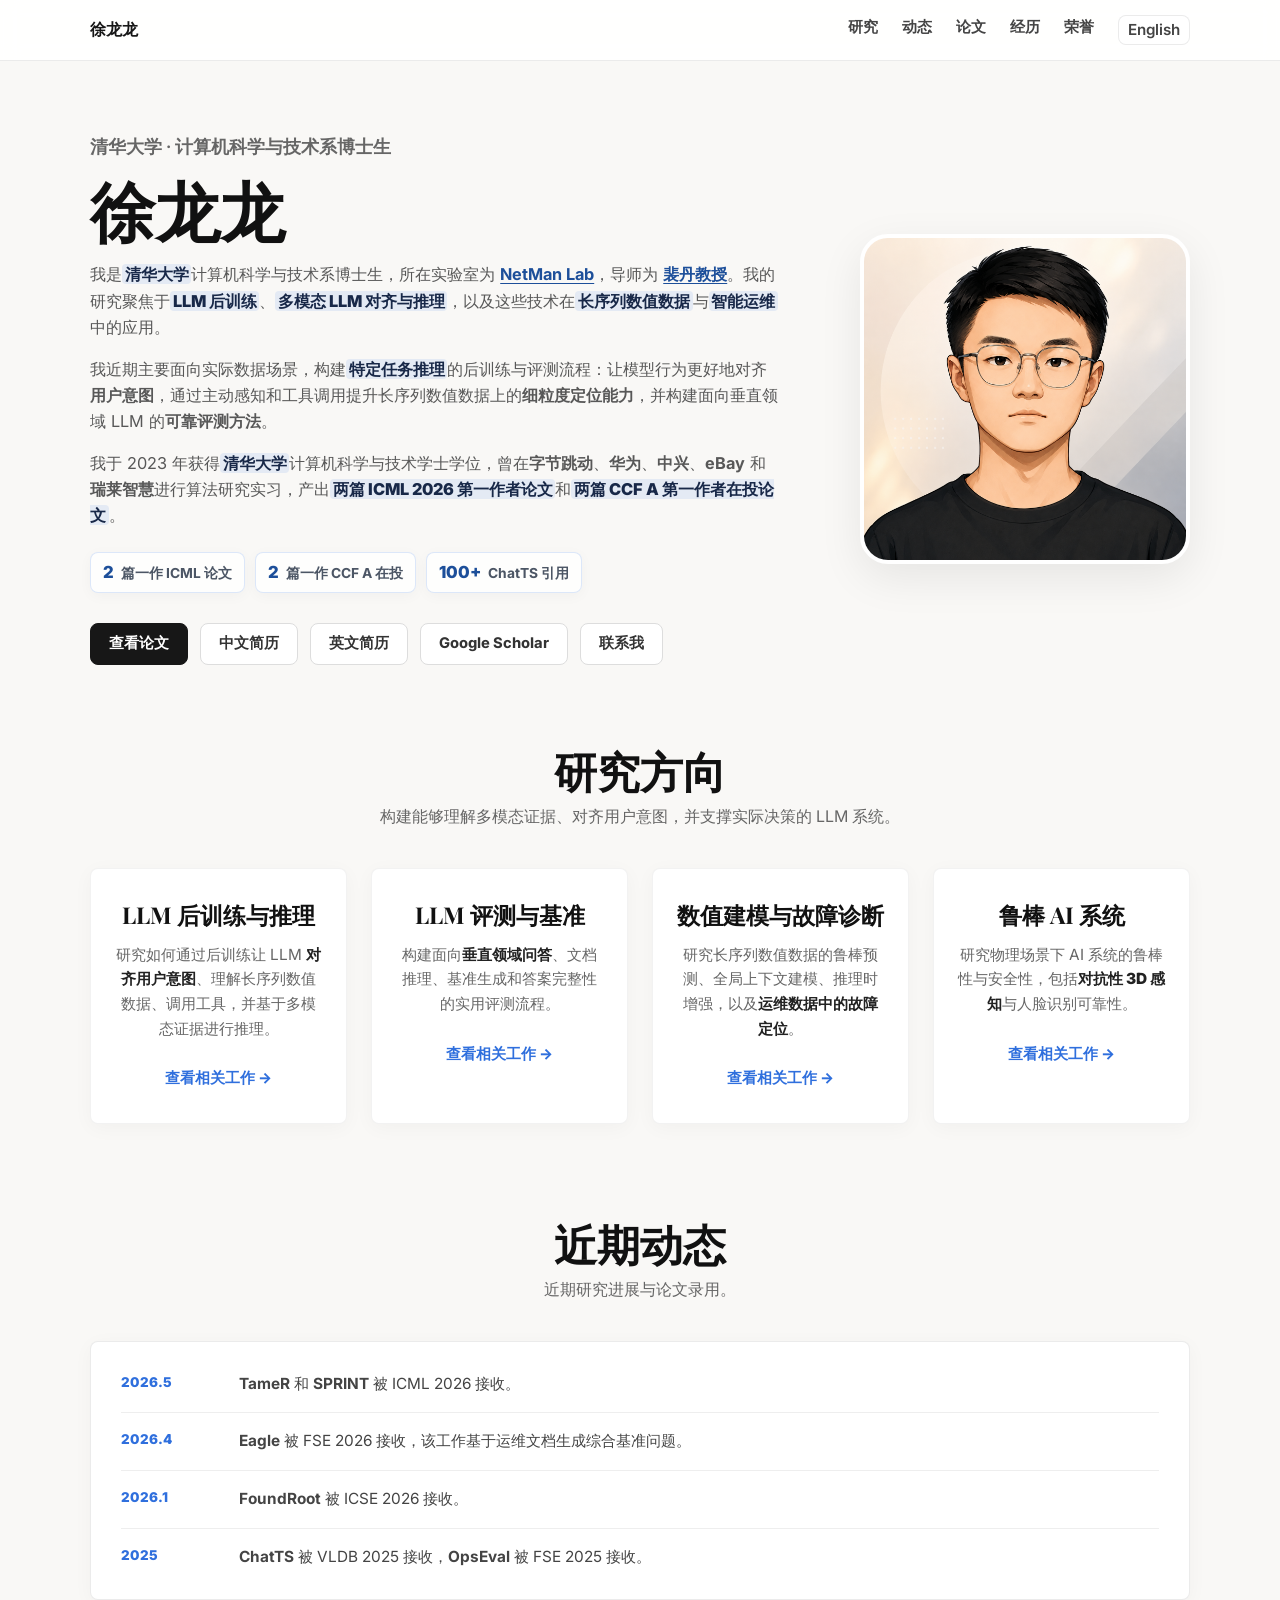
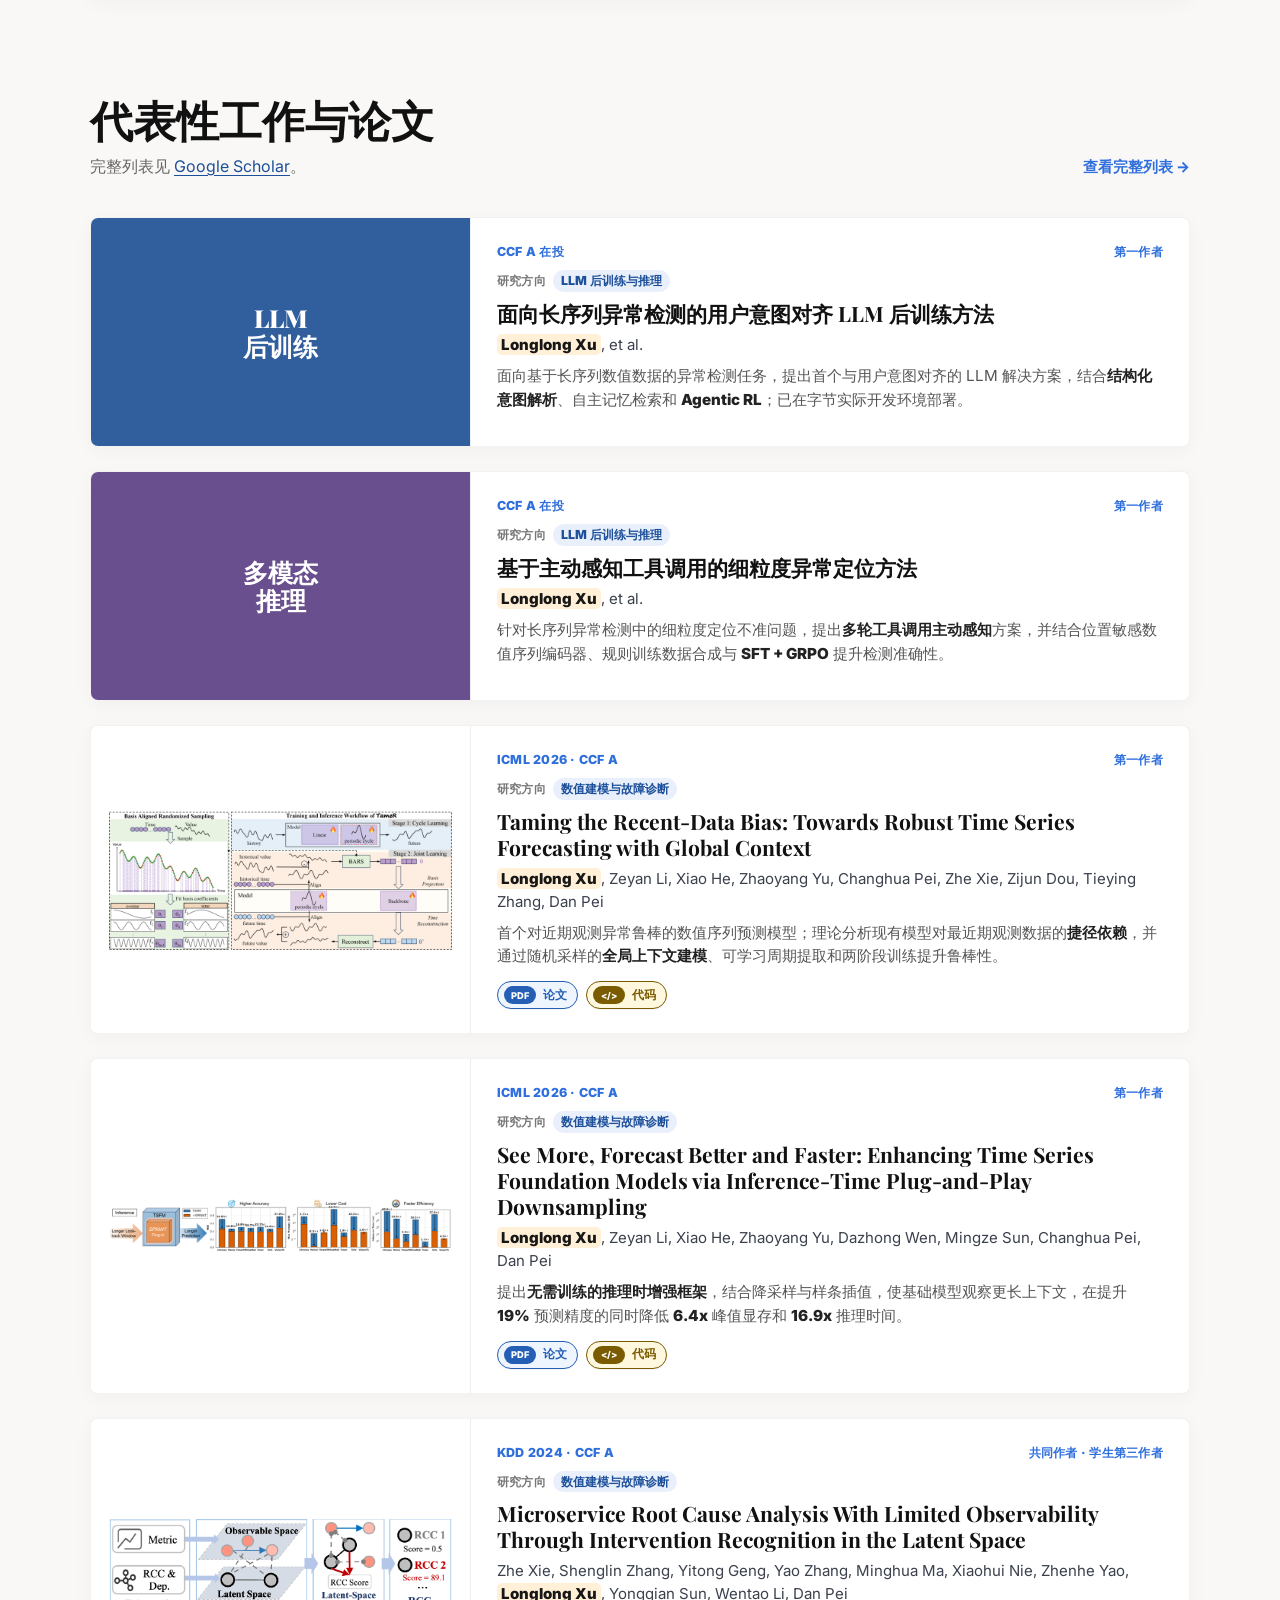
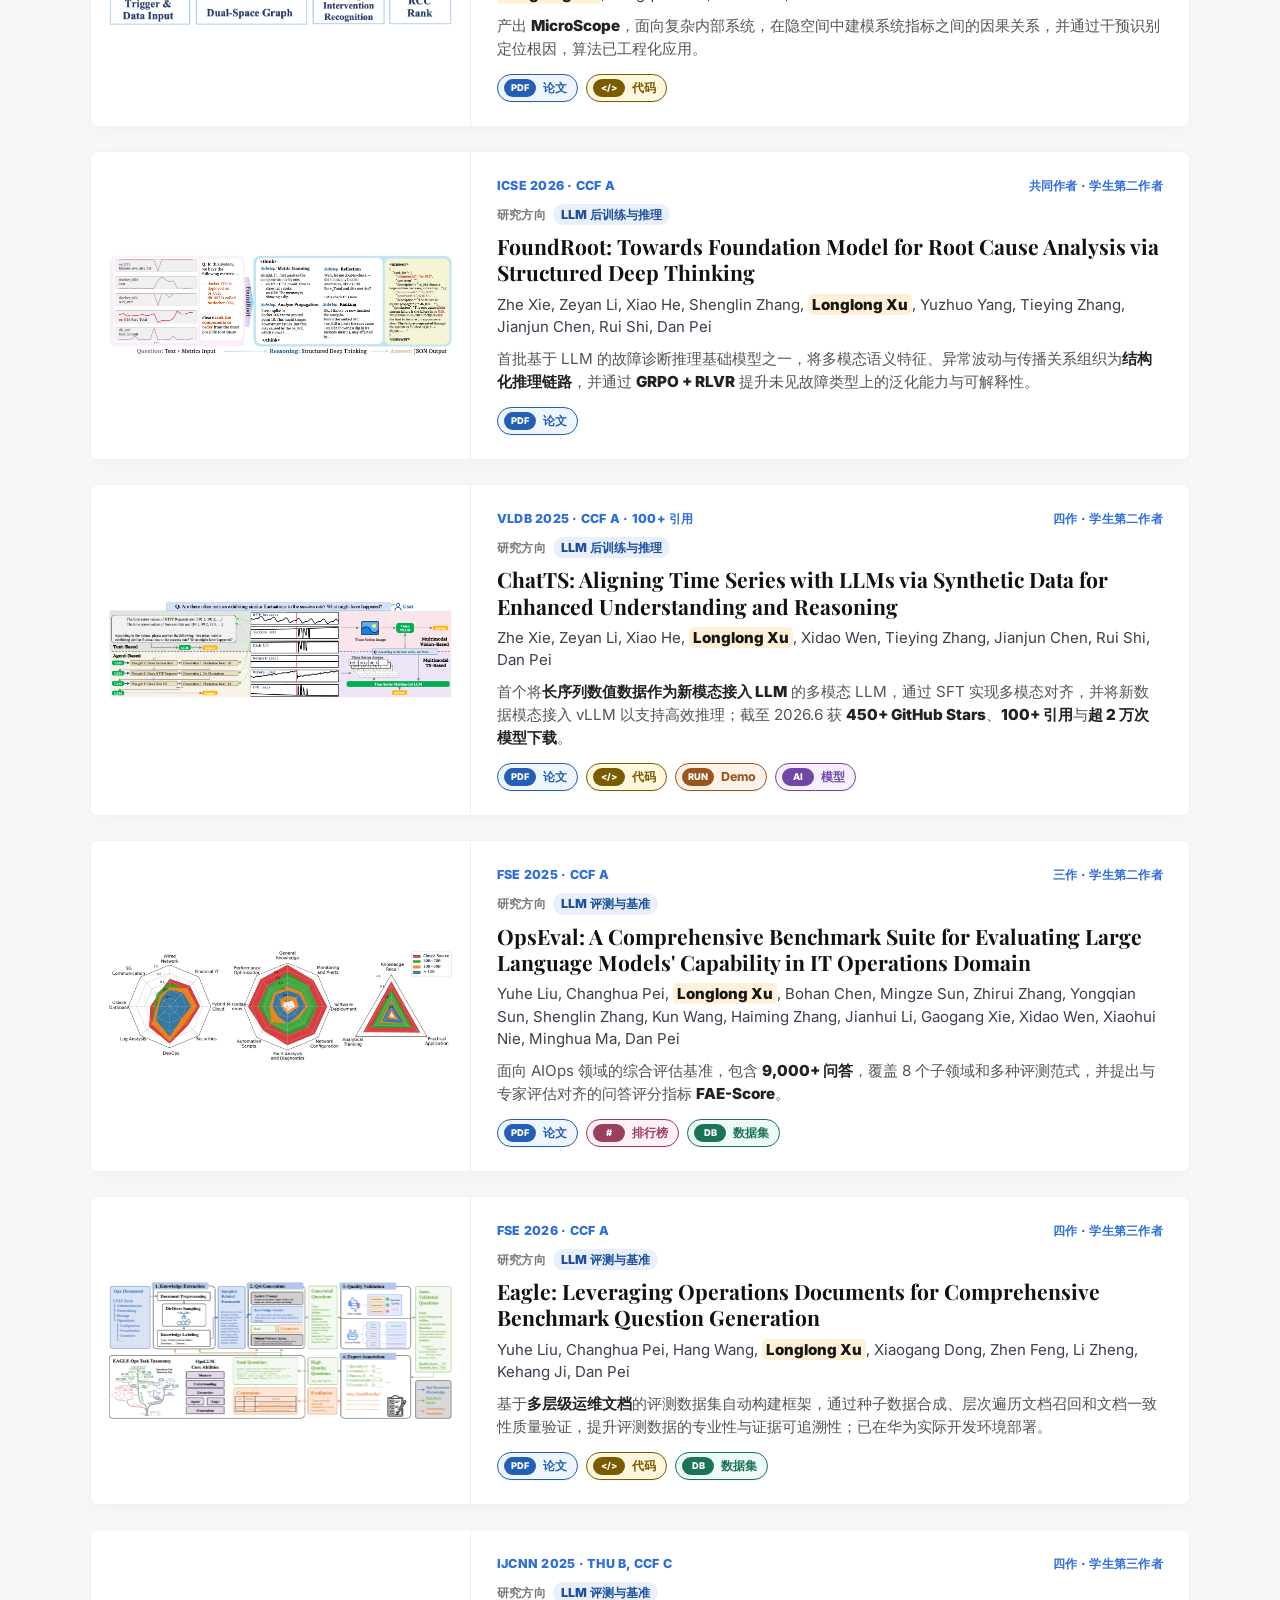
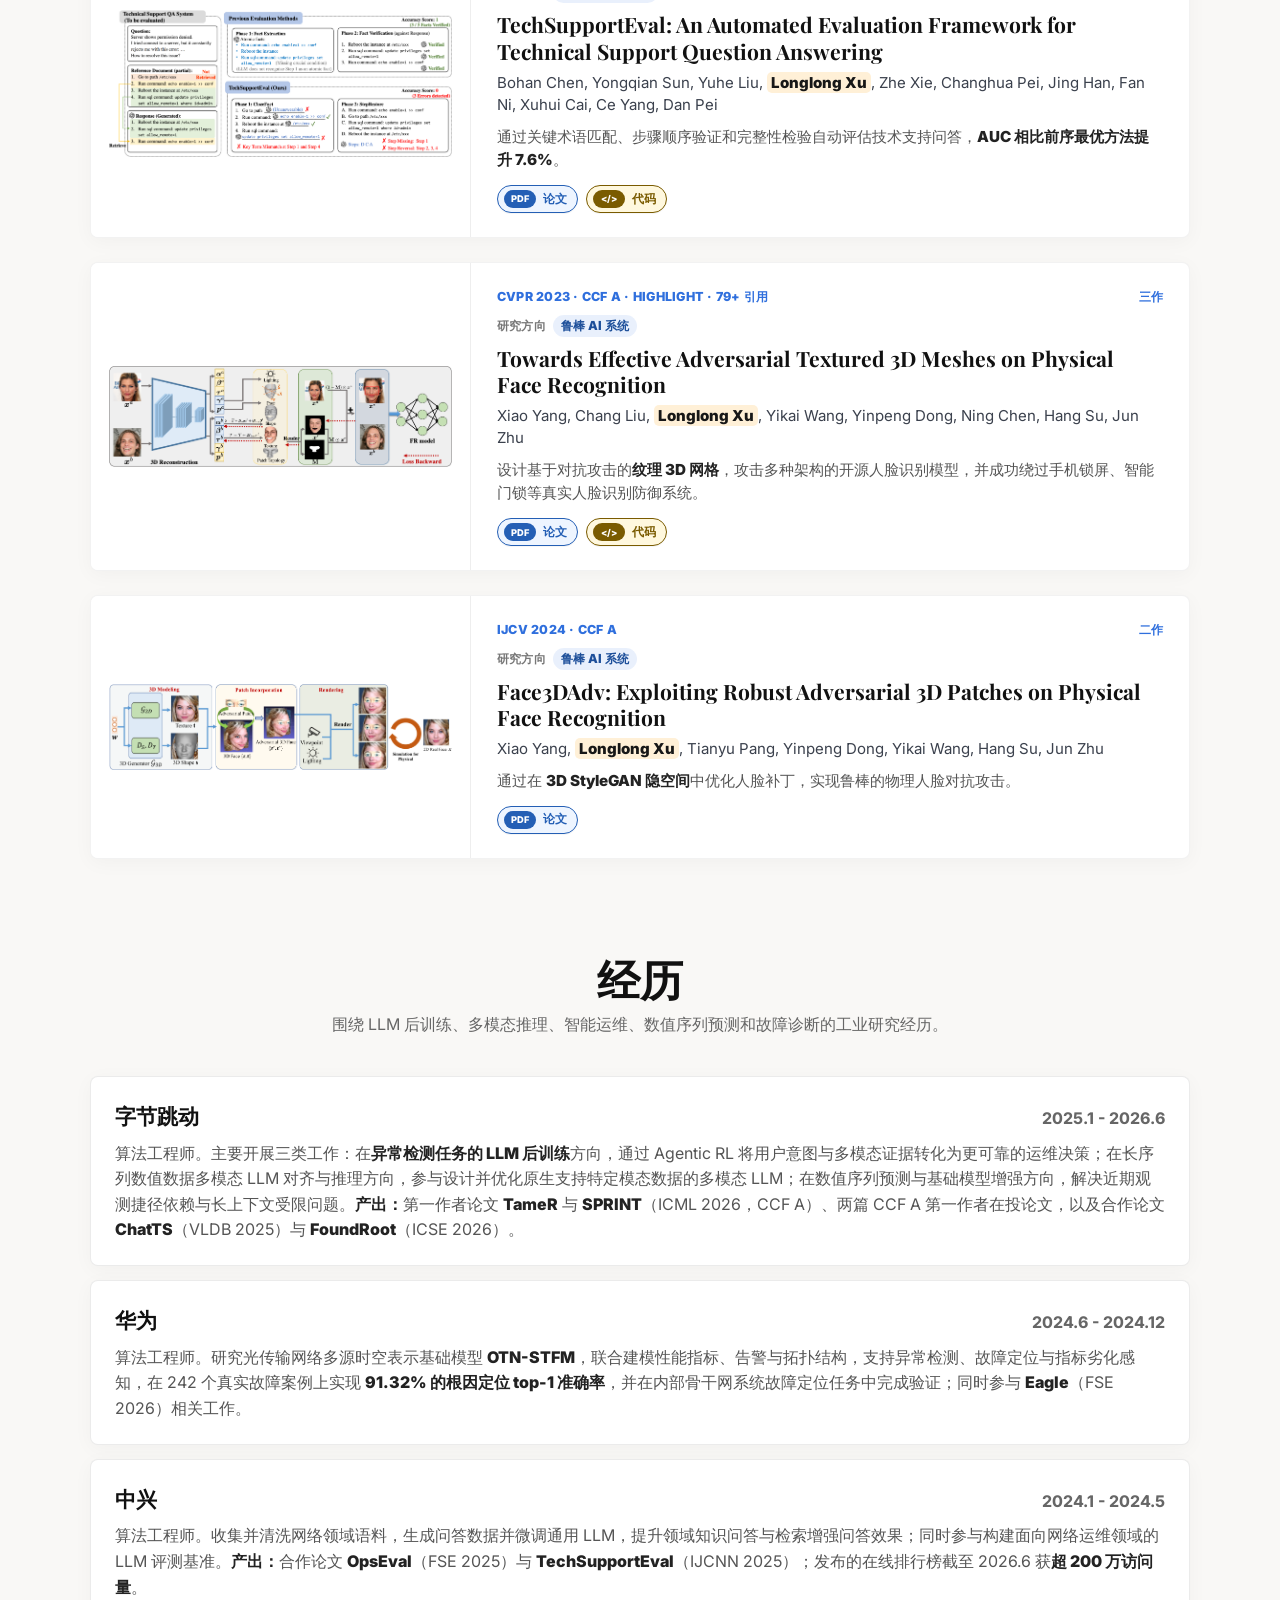
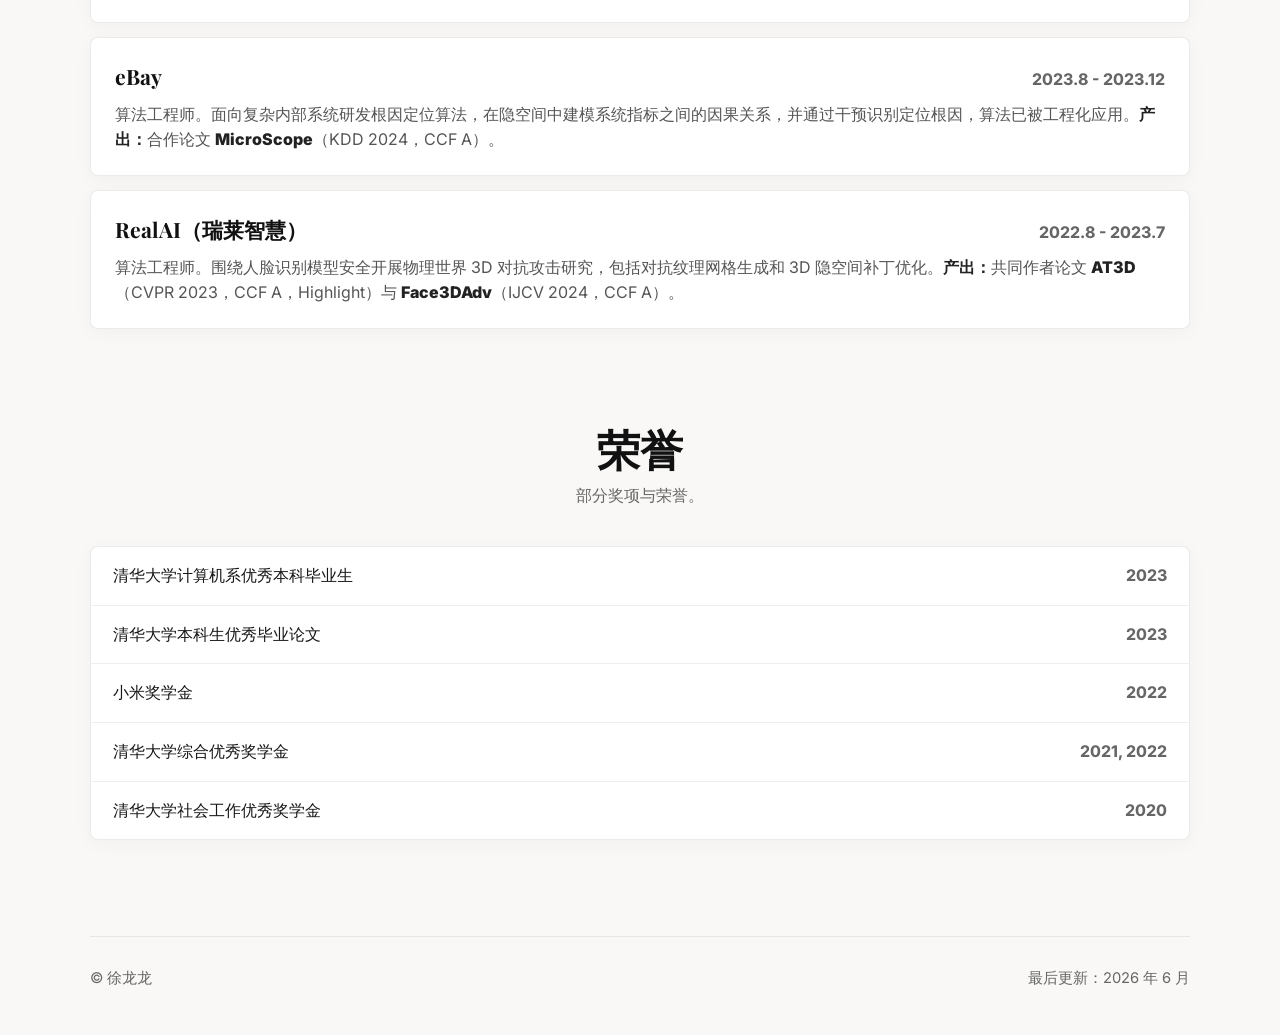
==== zh.html @ ac1cf2df "Refine profile wording against resume" ====
<!doctype html>
<html lang="zh-Hans">
  <head>
    <meta charset="utf-8" />
    <meta name="viewport" content="width=device-width, initial-scale=1" />
    <title>徐龙龙 - 主页</title>
    <meta
      name="description"
      content="徐龙龙，清华大学计算机系博士生，NetMan Lab 成员，导师为裴丹教授，研究 LLM 后训练、多模态 LLM 对齐与推理、长序列数值数据和智能运维。"
    />
    <link rel="preconnect" href="https://fonts.googleapis.com" />
    <link rel="preconnect" href="https://fonts.gstatic.com" crossorigin />
    <link href="https://fonts.googleapis.com/css2?family=Inter:wght@400;500;600;700;800&amp;family=Playfair+Display:wght@700;800;900&amp;display=swap" rel="stylesheet" />
    <link rel="stylesheet" href="styles.css?v=20260619-1" />
  </head>
  <body>
    <header class="site-header">
      <div class="nav-shell">
        <a class="brand" href="#top" aria-label="徐龙龙主页">徐龙龙</a>
        <nav class="nav" aria-label="主导航">
          <a href="#research">研究</a>
          <a href="#news">动态</a>
          <a href="#publications">论文</a>
          <a href="#experience">经历</a>
          <a href="#honors">荣誉</a>
          <a class="lang-link" href="index.html">English</a>
        </nav>
      </div>
    </header>

    <main id="top" class="container">
      <section class="hero">
        <div class="hero-text">
          <span class="hero-subtitle">清华大学 · 计算机科学与技术系博士生</span>
          <h1>徐龙龙</h1>
          <p class="hero-bio">
            我是<strong class="highlight">清华大学</strong>计算机科学与技术系博士生，所在实验室为
            <a href="https://netman.aiops.org/"><strong>NetMan Lab</strong></a>，导师为
            <a href="https://netman.aiops.org/~peidan/"><strong>裴丹教授</strong></a>。我的研究聚焦于<strong class="highlight">LLM 后训练</strong>、<strong class="highlight">多模态 LLM 对齐与推理</strong>，以及这些技术在<strong class="highlight">长序列数值数据</strong>与<strong class="highlight">智能运维</strong>中的应用。
          </p>
          <p class="hero-bio">
            我近期主要面向实际数据场景，构建<strong class="highlight">特定任务推理</strong>的后训练与评测流程：让模型行为更好地对齐<strong>用户意图</strong>，通过主动感知和工具调用提升长序列数值数据上的<strong>细粒度定位能力</strong>，并构建面向垂直领域 LLM 的<strong>可靠评测方法</strong>。
          </p>
          <p class="hero-bio">
            我于 2023 年获得<strong class="highlight">清华大学</strong>计算机科学与技术学士学位，曾在<strong>字节跳动</strong>、<strong>华为</strong>、<strong>中兴</strong>、<strong>eBay</strong> 和<strong>瑞莱智慧</strong>进行算法研究实习，产出<strong class="highlight">两篇 ICML 2026 第一作者论文</strong>和<strong class="highlight">两篇 CCF A 第一作者在投论文</strong>。
          </p>
          <div class="hero-metrics" aria-label="研究亮点">
            <span><strong>2</strong> 篇一作 ICML 论文</span>
            <span><strong>2</strong> 篇一作 CCF A 在投</span>
            <span><strong>100+</strong> ChatTS 引用</span>
          </div>
          <div class="hero-links" aria-label="个人链接">
            <a class="button primary" href="#publications">查看论文</a>
            <a class="button" href="assets/Xulonglong_zh_CN.pdf">中文简历</a>
            <a class="button" href="assets/XuLonglong-en_US.pdf">英文简历</a>
            <a class="button" href="https://scholar.google.com/citations?user=f_3R4qEAAAAJ&amp;hl=en">Google Scholar</a>
            <a class="button" href="mailto:xll2621922727@gmail.com">联系我</a>
          </div>
        </div>
        <figure class="hero-image">
          <img src="assets/avatar.png" alt="徐龙龙的个人照片。" />
        </figure>
      </section>

      <section id="research" class="section">
        <div class="section-header research-header">
          <div class="research-copy">
            <h2>研究方向</h2>
            <p>构建能够理解多模态证据、对齐用户意图，并支撑实际决策的 LLM 系统。</p>
          </div>
        </div>
        <div class="pillars-grid">
          <article class="pillar-card">
            <h3>LLM 后训练与推理</h3>
            <p>研究如何通过后训练让 LLM <strong>对齐用户意图</strong>、理解长序列数值数据、调用工具，并基于多模态证据进行推理。</p>
            <a class="pillar-link" href="#pub-post-training">查看相关工作 →</a>
          </article>
          <article class="pillar-card">
            <h3>LLM 评测与基准</h3>
            <p>构建面向<strong>垂直领域问答</strong>、文档推理、基准生成和答案完整性的实用评测流程。</p>
            <a class="pillar-link" href="#pub-llm-evaluation">查看相关工作 →</a>
          </article>
          <article class="pillar-card">
            <h3>数值建模与故障诊断</h3>
            <p>研究长序列数值数据的鲁棒预测、全局上下文建模、推理时增强，以及<strong>运维数据中的故障定位</strong>。</p>
            <a class="pillar-link" href="#pub-long-sequence">查看相关工作 →</a>
          </article>
          <article class="pillar-card">
            <h3>鲁棒 AI 系统</h3>
            <p>研究物理场景下 AI 系统的鲁棒性与安全性，包括<strong>对抗性 3D 感知</strong>与人脸识别可靠性。</p>
            <a class="pillar-link" href="#pub-robust-ai">查看相关工作 →</a>
          </article>
        </div>
      </section>

      <section id="news" class="section">
        <div class="section-header">
          <h2>近期动态</h2>
          <p>近期研究进展与论文录用。</p>
        </div>
        <div class="news-box">
          <div class="news-item">
            <span class="news-date">2026.5</span>
            <span class="news-content"><strong>TameR</strong> 和 <strong>SPRINT</strong> 被 ICML 2026 接收。</span>
          </div>
          <div class="news-item">
            <span class="news-date">2026.4</span>
            <span class="news-content"><strong>Eagle</strong> 被 FSE 2026 接收，该工作基于运维文档生成综合基准问题。</span>
          </div>
          <div class="news-item">
            <span class="news-date">2026.1</span>
            <span class="news-content"><strong>FoundRoot</strong> 被 ICSE 2026 接收。</span>
          </div>
          <div class="news-item">
            <span class="news-date">2025</span>
            <span class="news-content"><strong>ChatTS</strong> 被 VLDB 2025 接收，<strong>OpsEval</strong> 被 FSE 2025 接收。</span>
          </div>
        </div>
      </section>

      <section id="publications" class="section">
        <div class="section-header split">
          <div>
            <h2>代表性工作与论文</h2>
            <p>完整列表见 <a href="https://scholar.google.com/citations?user=f_3R4qEAAAAJ&amp;hl=en">Google Scholar</a>。</p>
          </div>
          <a class="section-action" href="https://scholar.google.com/citations?user=f_3R4qEAAAAJ&amp;hl=en">查看完整列表 →</a>
        </div>

        <div class="paper-list">
          <article class="paper-card" id="pub-post-training">
            <div class="card-thumb tone-blue"><span>LLM<br />后训练</span></div>
            <div class="card-content">
              <div class="meta-row"><span>CCF A 在投</span><span>第一作者</span></div>
              <p class="focus-line"><span>研究方向</span><a href="#research">LLM 后训练与推理</a></p>
              <h3>面向长序列异常检测的用户意图对齐 LLM 后训练方法</h3>
              <p class="authors"><strong class="me">Longlong Xu</strong>, et al.</p>
              <p class="paper-desc">面向基于长序列数值数据的异常检测任务，提出首个与用户意图对齐的 LLM 解决方案，结合<strong>结构化意图解析</strong>、自主记忆检索和 <strong>Agentic RL</strong>；已在字节实际开发环境部署。</p>
            </div>
          </article>

          <article class="paper-card">
            <div class="card-thumb tone-purple"><span>多模态<br />推理</span></div>
            <div class="card-content">
              <div class="meta-row"><span>CCF A 在投</span><span>第一作者</span></div>
              <p class="focus-line"><span>研究方向</span><a href="#research">LLM 后训练与推理</a></p>
              <h3>基于主动感知工具调用的细粒度异常定位方法</h3>
              <p class="authors"><strong class="me">Longlong Xu</strong>, et al.</p>
              <p class="paper-desc">针对长序列异常检测中的细粒度定位不准问题，提出<strong>多轮工具调用主动感知</strong>方案，并结合位置敏感数值序列编码器、规则训练数据合成与 <strong>SFT + GRPO</strong> 提升检测准确性。</p>
            </div>
          </article>

          <article class="paper-card" id="pub-long-sequence">
            <div class="card-thumb"><img src="assets/publications/generated/tamer.png" alt="TameR 论文图。" /></div>
            <div class="card-content">
              <div class="meta-row"><span>ICML 2026 · CCF A</span><span>第一作者</span></div>
              <p class="focus-line"><span>研究方向</span><a href="#research">数值建模与故障诊断</a></p>
              <h3>Taming the Recent-Data Bias: Towards Robust Time Series Forecasting with Global Context</h3>
              <p class="authors"><strong class="me">Longlong Xu</strong>, Zeyan Li, Xiao He, Zhaoyang Yu, Changhua Pei, Zhe Xie, Zijun Dou, Tieying Zhang, Dan Pei</p>
              <p class="paper-desc">首个对近期观测异常鲁棒的数值序列预测模型；理论分析现有模型对最近期观测数据的<strong>捷径依赖</strong>，并通过随机采样的<strong>全局上下文建模</strong>、可学习周期提取和两阶段训练提升鲁棒性。</p>
              <p class="pub-links"><a class="link-paper" href="https://netman.aiops.org/wp-content/uploads/2026/05/ICML26_TameR_20260520.pdf">论文</a><a class="link-code" href="https://github.com/NetManAIOps/TameR">代码</a></p>
            </div>
          </article>

          <article class="paper-card">
            <div class="card-thumb"><img src="assets/publications/generated/sprint.png" alt="SPRINT 论文图。" /></div>
            <div class="card-content">
              <div class="meta-row"><span>ICML 2026 · CCF A</span><span>第一作者</span></div>
              <p class="focus-line"><span>研究方向</span><a href="#research">数值建模与故障诊断</a></p>
              <h3>See More, Forecast Better and Faster: Enhancing Time Series Foundation Models via Inference-Time Plug-and-Play Downsampling</h3>
              <p class="authors"><strong class="me">Longlong Xu</strong>, Zeyan Li, Xiao He, Zhaoyang Yu, Dazhong Wen, Mingze Sun, Changhua Pei, Dan Pei</p>
              <p class="paper-desc">提出<strong>无需训练的推理时增强框架</strong>，结合降采样与样条插值，使基础模型观察更长上下文，在提升 <strong>19%</strong> 预测精度的同时降低 <strong>6.4x</strong> 峰值显存和 <strong>16.9x</strong> 推理时间。</p>
              <p class="pub-links"><a class="link-paper" href="https://netman.aiops.org/wp-content/uploads/2026/05/ICML26_SPRINT_20260522.pdf">论文</a><a class="link-code" href="https://github.com/NetManAIOps/SPRINT">代码</a></p>
            </div>
          </article>

          <article class="paper-card">
            <div class="card-thumb"><img src="assets/publications/generated/latentscope.png" alt="MicroScope 根因定位框架图。" /></div>
            <div class="card-content">
              <div class="meta-row"><span>KDD 2024 · CCF A</span><span>共同作者 · 学生第三作者</span></div>
              <p class="focus-line"><span>研究方向</span><a href="#research">数值建模与故障诊断</a></p>
              <h3>Microservice Root Cause Analysis With Limited Observability Through Intervention Recognition in the Latent Space</h3>
              <p class="authors">Zhe Xie, Shenglin Zhang, Yitong Geng, Yao Zhang, Minghua Ma, Xiaohui Nie, Zhenhe Yao, <strong class="me">Longlong Xu</strong>, Yongqian Sun, Wentao Li, Dan Pei</p>
              <p class="paper-desc">产出 <strong>MicroScope</strong>，面向复杂内部系统，在隐空间中建模系统指标之间的因果关系，并通过干预识别定位根因，算法已工程化应用。</p>
              <p class="pub-links"><a class="link-paper" href="https://netman.aiops.org/wp-content/uploads/2024/07/LatentScope_CameraReady_final.pdf">论文</a><a class="link-code" href="https://github.com/NetManAIOps/LatentScope">代码</a></p>
            </div>
          </article>

          <article class="paper-card">
            <div class="card-thumb"><img src="assets/publications/generated/foundroot.png" alt="FoundRoot 结构化深度思考框架图。" /></div>
            <div class="card-content">
              <div class="meta-row"><span>ICSE 2026 · CCF A</span><span>共同作者 · 学生第二作者</span></div>
              <p class="focus-line"><span>研究方向</span><a href="#research">LLM 后训练与推理</a></p>
              <h3>FoundRoot: Towards Foundation Model for Root Cause Analysis via Structured Deep Thinking</h3>
              <p class="authors">Zhe Xie, Zeyan Li, Xiao He, Shenglin Zhang, <strong class="me">Longlong Xu</strong>, Yuzhuo Yang, Tieying Zhang, Jianjun Chen, Rui Shi, Dan Pei</p>
              <p class="paper-desc">首批基于 LLM 的故障诊断推理基础模型之一，将多模态语义特征、异常波动与传播关系组织为<strong>结构化推理链路</strong>，并通过 <strong>GRPO + RLVR</strong> 提升未见故障类型上的泛化能力与可解释性。</p>
              <p class="pub-links"><a class="link-paper" href="https://netman.aiops.org/wp-content/uploads/2026/01/foundroot_camera_ready.pdf">论文</a></p>
            </div>
          </article>

          <article class="paper-card">
            <div class="card-thumb"><img src="assets/publications/generated/chatts.png" alt="ChatTS 时间序列多模态大语言模型框架图。" /></div>
            <div class="card-content">
              <div class="meta-row"><span>VLDB 2025 · CCF A · 100+ 引用</span><span>四作 · 学生第二作者</span></div>
              <p class="focus-line"><span>研究方向</span><a href="#research">LLM 后训练与推理</a></p>
              <h3>ChatTS: Aligning Time Series with LLMs via Synthetic Data for Enhanced Understanding and Reasoning</h3>
              <p class="authors">Zhe Xie, Zeyan Li, Xiao He, <strong class="me">Longlong Xu</strong>, Xidao Wen, Tieying Zhang, Jianjun Chen, Rui Shi, Dan Pei</p>
              <p class="paper-desc">首个将<strong>长序列数值数据作为新模态接入 LLM</strong> 的多模态 LLM，通过 SFT 实现多模态对齐，并将新数据模态接入 vLLM 以支持高效推理；截至 2026.6 获 <strong>450+ GitHub Stars</strong>、<strong>100+ 引用</strong>与<strong>超 2 万次模型下载</strong>。</p>
              <p class="pub-links"><a class="link-paper" href="https://netman.aiops.org/wp-content/uploads/2025/05/VLDB_2025_Camera_Ready-1.pdf">论文</a><a class="link-code" href="https://github.com/NetManAIOps/ChatTS">代码</a><a class="link-demo" href="https://huggingface.co/spaces/xiezhe22/ChatTS">Demo</a><a class="link-model" href="https://huggingface.co/bytedance-research/ChatTS-14B">模型</a></p>
            </div>
          </article>

          <article class="paper-card" id="pub-llm-evaluation">
            <div class="card-thumb"><img src="assets/publications/generated/opseval.png" alt="OpsEval 评测框架图。" /></div>
            <div class="card-content">
              <div class="meta-row"><span>FSE 2025 · CCF A</span><span>三作 · 学生第二作者</span></div>
              <p class="focus-line"><span>研究方向</span><a href="#research">LLM 评测与基准</a></p>
              <h3>OpsEval: A Comprehensive Benchmark Suite for Evaluating Large Language Models' Capability in IT Operations Domain</h3>
              <p class="authors">Yuhe Liu, Changhua Pei, <strong class="me">Longlong Xu</strong>, Bohan Chen, Mingze Sun, Zhirui Zhang, Yongqian Sun, Shenglin Zhang, Kun Wang, Haiming Zhang, Jianhui Li, Gaogang Xie, Xidao Wen, Xiaohui Nie, Minghua Ma, Dan Pei</p>
              <p class="paper-desc">面向 AIOps 领域的综合评估基准，包含 <strong>9,000+ 问答</strong>，覆盖 8 个子领域和多种评测范式，并提出与专家评估对齐的问答评分指标 <strong>FAE-Score</strong>。</p>
              <p class="pub-links"><a class="link-paper" href="https://netman.aiops.org/wp-content/uploads/2025/04/OpsEval_FSE_0421.pdf">论文</a><a class="link-leaderboard" href="https://opseval.cstcloud.cn/v2">排行榜</a><a class="link-data" href="https://github.com/NetManAIOps/OpsEval-Datasets">数据集</a></p>
            </div>
          </article>

          <article class="paper-card">
            <div class="card-thumb"><img src="assets/publications/generated/eagle.png" alt="Eagle 基准问题生成框架图。" /></div>
            <div class="card-content">
              <div class="meta-row"><span>FSE 2026 · CCF A</span><span>四作 · 学生第三作者</span></div>
              <p class="focus-line"><span>研究方向</span><a href="#research">LLM 评测与基准</a></p>
              <h3>Eagle: Leveraging Operations Documents for Comprehensive Benchmark Question Generation</h3>
              <p class="authors">Yuhe Liu, Changhua Pei, Hang Wang, <strong class="me">Longlong Xu</strong>, Xiaogang Dong, Zhen Feng, Li Zheng, Kehang Ji, Dan Pei</p>
              <p class="paper-desc">基于<strong>多层级运维文档</strong>的评测数据集自动构建框架，通过种子数据合成、层次遍历文档召回和文档一致性质量验证，提升评测数据的专业性与证据可追溯性；已在华为实际开发环境部署。</p>
              <p class="pub-links"><a class="link-paper" href="https://netman.aiops.org/wp-content/uploads/2026/04/Eagle__FSE_indu_camera_ready_0326.pdf">论文</a><a class="link-code" href="https://github.com/NickLennonLiu/eagle_code">代码</a><a class="link-data" href="https://github.com/NickLennonLiu/eagle_data">数据集</a></p>
            </div>
          </article>

          <article class="paper-card">
            <div class="card-thumb"><img src="assets/publications/generated/techsupporteval.png" alt="TechSupportEval 对比实验图。" /></div>
            <div class="card-content">
              <div class="meta-row"><span>IJCNN 2025 · THU B, CCF C</span><span>四作 · 学生第三作者</span></div>
              <p class="focus-line"><span>研究方向</span><a href="#research">LLM 评测与基准</a></p>
              <h3>TechSupportEval: An Automated Evaluation Framework for Technical Support Question Answering</h3>
              <p class="authors">Bohan Chen, Yongqian Sun, Yuhe Liu, <strong class="me">Longlong Xu</strong>, Zhe Xie, Changhua Pei, Jing Han, Fan Ni, Xuhui Cai, Ce Yang, Dan Pei</p>
              <p class="paper-desc">通过关键术语匹配、步骤顺序验证和完整性检验自动评估技术支持问答，<strong>AUC 相比前序最优方法提升 7.6%</strong>。</p>
              <p class="pub-links"><a class="link-paper" href="https://netman.aiops.org/wp-content/uploads/2025/09/TechSupportEval.pdf">论文</a><a class="link-code" href="https://github.com/NetManAIOps/TechSupportEval">代码</a></p>
            </div>
          </article>

          <article class="paper-card" id="pub-robust-ai">
            <div class="card-thumb"><img src="assets/publications/generated/at3d.png" alt="对抗纹理 3D 网格框架图。" /></div>
            <div class="card-content">
              <div class="meta-row"><span>CVPR 2023 · CCF A · Highlight · 79+ 引用</span><span>三作</span></div>
              <p class="focus-line"><span>研究方向</span><a href="#research">鲁棒 AI 系统</a></p>
              <h3>Towards Effective Adversarial Textured 3D Meshes on Physical Face Recognition</h3>
              <p class="authors">Xiao Yang, Chang Liu, <strong class="me">Longlong Xu</strong>, Yikai Wang, Yinpeng Dong, Ning Chen, Hang Su, Jun Zhu</p>
              <p class="paper-desc">设计基于对抗攻击的<strong>纹理 3D 网格</strong>，攻击多种架构的开源人脸识别模型，并成功绕过手机锁屏、智能门锁等真实人脸识别防御系统。</p>
              <p class="pub-links"><a class="link-paper" href="https://arxiv.org/pdf/2303.15818">论文</a><a class="link-code" href="https://github.com/thu-ml/AT3D">代码</a></p>
            </div>
          </article>

          <article class="paper-card">
            <div class="card-thumb"><img src="assets/publications/generated/face3dadv.png" alt="Face3DAdv 物理攻击框架图。" /></div>
            <div class="card-content">
              <div class="meta-row"><span>IJCV 2024 · CCF A</span><span>二作</span></div>
              <p class="focus-line"><span>研究方向</span><a href="#research">鲁棒 AI 系统</a></p>
              <h3>Face3DAdv: Exploiting Robust Adversarial 3D Patches on Physical Face Recognition</h3>
              <p class="authors">Xiao Yang, <strong class="me">Longlong Xu</strong>, Tianyu Pang, Yinpeng Dong, Yikai Wang, Hang Su, Jun Zhu</p>
              <p class="paper-desc">通过在 <strong>3D StyleGAN 隐空间</strong>中优化人脸补丁，实现鲁棒的物理人脸对抗攻击。</p>
              <p class="pub-links"><a class="link-paper" href="https://link.springer.com/article/10.1007/s11263-024-02177-6">论文</a></p>
            </div>
          </article>
        </div>
      </section>

      <section id="experience" class="section">
        <div class="section-header">
          <h2>经历</h2>
          <p>围绕 LLM 后训练、多模态推理、智能运维、数值序列预测和故障诊断的工业研究经历。</p>
        </div>
        <div class="experience-list">
          <article>
            <div class="row-heading"><h3>字节跳动</h3><span>2025.1 - 2026.6</span></div>
            <p>算法工程师。主要开展三类工作：在<strong>异常检测任务的 LLM 后训练</strong>方向，通过 Agentic RL 将用户意图与多模态证据转化为更可靠的运维决策；在长序列数值数据多模态 LLM 对齐与推理方向，参与设计并优化原生支持特定模态数据的多模态 LLM；在数值序列预测与基础模型增强方向，解决近期观测捷径依赖与长上下文受限问题。<strong>产出：</strong>第一作者论文 <strong>TameR</strong> 与 <strong>SPRINT</strong>（ICML 2026，CCF A）、两篇 CCF A 第一作者在投论文，以及合作论文 <strong>ChatTS</strong>（VLDB 2025）与 <strong>FoundRoot</strong>（ICSE 2026）。</p>
          </article>
          <article>
            <div class="row-heading"><h3>华为</h3><span>2024.6 - 2024.12</span></div>
            <p>算法工程师。研究光传输网络多源时空表示基础模型 <strong>OTN-STFM</strong>，联合建模性能指标、告警与拓扑结构，支持异常检测、故障定位与指标劣化感知，在 242 个真实故障案例上实现 <strong>91.32% 的根因定位 top-1 准确率</strong>，并在内部骨干网系统故障定位任务中完成验证；同时参与 <strong>Eagle</strong>（FSE 2026）相关工作。</p>
          </article>
          <article>
            <div class="row-heading"><h3>中兴</h3><span>2024.1 - 2024.5</span></div>
            <p>算法工程师。收集并清洗网络领域语料，生成问答数据并微调通用 LLM，提升领域知识问答与检索增强问答效果；同时参与构建面向网络运维领域的 LLM 评测基准。<strong>产出：</strong>合作论文 <strong>OpsEval</strong>（FSE 2025）与 <strong>TechSupportEval</strong>（IJCNN 2025）；发布的在线排行榜截至 2026.6 获<strong>超 200 万访问量</strong>。</p>
          </article>
          <article>
            <div class="row-heading"><h3>eBay</h3><span>2023.8 - 2023.12</span></div>
            <p>算法工程师。面向复杂内部系统研发根因定位算法，在隐空间中建模系统指标之间的因果关系，并通过干预识别定位根因，算法已被工程化应用。<strong>产出：</strong>合作论文 <strong>MicroScope</strong>（KDD 2024，CCF A）。</p>
          </article>
          <article>
            <div class="row-heading"><h3>RealAI（瑞莱智慧）</h3><span>2022.8 - 2023.7</span></div>
            <p>算法工程师。围绕人脸识别模型安全开展物理世界 3D 对抗攻击研究，包括对抗纹理网格生成和 3D 隐空间补丁优化。<strong>产出：</strong>共同作者论文 <strong>AT3D</strong>（CVPR 2023，CCF A，Highlight）与 <strong>Face3DAdv</strong>（IJCV 2024，CCF A）。</p>
          </article>
        </div>
      </section>

      <section id="honors" class="section">
        <div class="section-header">
          <h2>荣誉</h2>
          <p>部分奖项与荣誉。</p>
        </div>
        <ul class="honors-list">
          <li><span>清华大学计算机系优秀本科毕业生</span><time>2023</time></li>
          <li><span>清华大学本科生优秀毕业论文</span><time>2023</time></li>
          <li><span>小米奖学金</span><time>2022</time></li>
          <li><span>清华大学综合优秀奖学金</span><time>2021, 2022</time></li>
          <li><span>清华大学社会工作优秀奖学金</span><time>2020</time></li>
        </ul>
      </section>
    </main>

    <footer class="footer">
      <span>© 徐龙龙</span>
      <span>最后更新：2026 年 6 月</span>
    </footer>
    <script defer src="assets/analytics.js?v=20260609-1"></script>
  </body>
</html>
---- styles.css ----
:root {
  color-scheme: light;
  --bg: #f9f8f6;
  --surface: #ffffff;
  --ink: #171717;
  --muted: #585858;
  --soft: #f1efeb;
  --line: rgba(0, 0, 0, 0.08);
  --accent: #2f6fdd;
  --accent-dark: #1d4f9a;
  --amber: #9a6417;
  --shadow-sm: 0 4px 20px rgba(0, 0, 0, 0.035);
  --shadow-hover: 0 14px 44px rgba(0, 0, 0, 0.08);
}

* {
  box-sizing: border-box;
}

html {
  scroll-behavior: smooth;
}

body {
  margin: 0;
  background: var(--bg);
  color: var(--ink);
  font-family: Inter, ui-sans-serif, system-ui, -apple-system, BlinkMacSystemFont, "Segoe UI", sans-serif;
  line-height: 1.6;
}

a {
  color: inherit;
  text-decoration: none;
  transition: color 0.18s ease, border-color 0.18s ease, background 0.18s ease, transform 0.18s ease, box-shadow 0.18s ease;
}

.hero-bio a,
.section-header p a {
  color: var(--accent-dark);
  text-decoration: underline;
  text-decoration-thickness: 0.08em;
  text-underline-offset: 0.18em;
}

h1,
h2,
h3,
p {
  margin-top: 0;
}

h1,
h2,
h3 {
  color: #111111;
  font-family: "Playfair Display", Georgia, serif;
  letter-spacing: 0;
}

.container {
  width: min(1100px, calc(100% - 40px));
  margin: 0 auto;
}

.site-header {
  position: sticky;
  top: 0;
  z-index: 100;
  background: rgba(255, 255, 255, 0.9);
  border-bottom: 1px solid var(--line);
  backdrop-filter: blur(10px);
}

.nav-shell {
  display: flex;
  align-items: center;
  justify-content: space-between;
  gap: 24px;
  width: min(1100px, calc(100% - 40px));
  margin: 0 auto;
  padding: 15px 0;
}

.brand {
  color: var(--ink);
  font-weight: 800;
  white-space: nowrap;
}

.nav {
  display: flex;
  flex-wrap: wrap;
  justify-content: flex-end;
  gap: 16px 24px;
  font-size: 0.95rem;
}

.nav a {
  color: #444444;
  font-weight: 600;
}

.nav a:hover {
  color: var(--accent);
}

.lang-link {
  padding: 2px 9px;
  border: 1px solid var(--line);
  border-radius: 8px;
  background: var(--surface);
}

.hero {
  display: flex;
  align-items: center;
  gap: 56px;
  min-height: 680px;
  padding: 72px 0 82px;
}

.hero-text {
  flex: 1.5;
}

.hero-subtitle {
  display: block;
  margin-bottom: 14px;
  color: #666666;
  font-size: 1.1rem;
  font-weight: 600;
}

.hero h1 {
  margin-bottom: 18px;
  font-size: 4.05rem;
  line-height: 1.05;
}

.hero-bio {
  max-width: 690px;
  margin-bottom: 16px;
  color: var(--muted);
  font-size: 1.02rem;
}

.highlight {
  display: inline;
  padding: 0 0.16em;
  border-radius: 4px;
  background: rgba(47, 111, 221, 0.1);
  color: #182848;
  font-weight: 850;
}

.hero-links {
  display: flex;
  flex-wrap: wrap;
  gap: 12px;
  margin-top: 30px;
}

.hero-metrics {
  display: flex;
  flex-wrap: wrap;
  gap: 10px;
  margin-top: 24px;
}

.hero-metrics span {
  display: inline-flex;
  align-items: baseline;
  gap: 7px;
  min-height: 38px;
  padding: 6px 12px;
  border: 1px solid rgba(47, 111, 221, 0.16);
  border-radius: 8px;
  background: rgba(255, 255, 255, 0.78);
  color: #4c5665;
  font-size: 0.86rem;
  font-weight: 720;
  box-shadow: 0 3px 14px rgba(20, 26, 32, 0.035);
}

.hero-metrics strong {
  color: var(--accent-dark);
  font-size: 1.04rem;
  font-weight: 850;
}

.button {
  display: inline-flex;
  align-items: center;
  justify-content: center;
  min-height: 42px;
  padding: 0 18px;
  border: 1px solid #dddddd;
  border-radius: 8px;
  background: var(--surface);
  color: #333333;
  font-size: 0.92rem;
  font-weight: 750;
}

.button.primary {
  background: var(--ink);
  border-color: var(--ink);
  color: #ffffff;
}

.button:hover {
  border-color: #333333;
  transform: translateY(-2px);
}

.button.primary:hover {
  background: #333333;
}

.hero-image {
  flex: 1;
  max-width: 330px;
  margin: 0;
  border: 4px solid #ffffff;
  border-radius: 28px;
  background: var(--surface);
  box-shadow: var(--shadow-hover);
  overflow: hidden;
}

.hero-image img {
  display: block;
  width: 100%;
  height: auto;
  aspect-ratio: 1 / 1;
  object-fit: cover;
}

.research-header {
  display: flex;
  align-items: center;
  justify-content: space-between;
  gap: 34px;
  max-width: none;
  text-align: left;
}

.research-copy {
  flex: 1;
  min-width: 0;
}

.research-copy h2 {
  margin-bottom: 10px;
}

.section {
  margin-bottom: 96px;
  scroll-margin-top: 88px;
}

.section-header {
  max-width: 760px;
  margin: 0 auto 38px;
  text-align: center;
}

.section-header.split {
  display: flex;
  align-items: end;
  justify-content: space-between;
  gap: 28px;
  max-width: none;
  text-align: left;
}

.section-header h2 {
  margin-bottom: 10px;
  font-size: 2.7rem;
  line-height: 1.1;
}

.section-header p {
  margin-bottom: 0;
  color: #666666;
  font-size: 1rem;
}

.section-action,
.pillar-link {
  color: var(--accent);
  font-size: 0.92rem;
  font-weight: 800;
  white-space: nowrap;
}

.section-action:hover,
.pillar-link:hover {
  color: var(--accent-dark);
  text-decoration: underline;
  text-underline-offset: 0.18em;
}

.pillars-grid {
  display: grid;
  grid-template-columns: repeat(auto-fit, minmax(230px, 1fr));
  gap: 24px;
}

.pillar-card {
  min-height: 240px;
  padding: 32px 24px;
  border: 1px solid rgba(0, 0, 0, 0.05);
  border-radius: 8px;
  background: var(--surface);
  box-shadow: var(--shadow-sm);
  text-align: center;
}

.pillar-card:hover,
.paper-card:hover,
.experience-list article:hover {
  box-shadow: var(--shadow-hover);
  transform: translateY(-3px);
}

.pillar-card h3 {
  margin-bottom: 14px;
  font-size: 1.45rem;
  line-height: 1.2;
}

.pillar-card p {
  margin-bottom: 24px;
  color: #666666;
  font-size: 0.96rem;
}

.news-box,
.experience-list article,
.honors-list {
  border: 1px solid var(--line);
  border-radius: 8px;
  background: var(--surface);
  box-shadow: var(--shadow-sm);
}

.news-box {
  padding: 30px;
}

.news-item {
  display: flex;
  gap: 22px;
  padding: 16px 0;
  border-bottom: 1px solid #eeeeee;
}

.news-item:first-child {
  padding-top: 0;
}

.news-item:last-child {
  padding-bottom: 0;
  border-bottom: 0;
}

.news-date {
  flex: 0 0 96px;
  color: var(--accent);
  font-size: 0.84rem;
  font-weight: 850;
  letter-spacing: 0.02em;
  text-transform: uppercase;
}

.news-content {
  color: #444444;
  font-size: 0.96rem;
}

.paper-list {
  display: grid;
  gap: 24px;
}

.paper-card {
  display: flex;
  min-height: 204px;
  border: 1px solid rgba(0, 0, 0, 0.05);
  border-radius: 8px;
  background: var(--surface);
  box-shadow: var(--shadow-sm);
  overflow: hidden;
  scroll-margin-top: 96px;
}

.card-thumb {
  display: flex;
  flex: 0 0 380px;
  align-items: center;
  justify-content: center;
  min-height: 228px;
  padding: 18px;
  border-right: 1px solid #eeeeee;
  background: #ffffff;
  color: #ffffff;
  text-align: center;
}

.card-thumb img {
  display: block;
  width: 100%;
  height: 190px;
  object-fit: contain;
}

.card-thumb span {
  display: block;
  font-family: "Playfair Display", Georgia, serif;
  font-size: 1.55rem;
  font-weight: 850;
  line-height: 1.12;
}

.tone-blue {
  background: #315f9d;
}

.tone-purple {
  background: #6a4f8f;
}

.tone-slate {
  background: #45515f;
}

.tone-green {
  background: #3f6f4b;
}

.tone-amber {
  background: #9a6417;
}

.tone-rose {
  background: #9b4a5a;
}

.default-thumb {
  background: #f7f4ee;
}

.card-content {
  flex: 1;
  min-width: 0;
  padding: 24px 26px;
}

.meta-row {
  display: flex;
  flex-wrap: wrap;
  justify-content: space-between;
  gap: 8px 16px;
  margin-bottom: 8px;
  color: var(--accent);
  font-size: 0.78rem;
  font-weight: 850;
  letter-spacing: 0.02em;
  text-transform: uppercase;
}

.focus-line {
  display: flex;
  flex-wrap: wrap;
  align-items: center;
  gap: 7px;
  margin: 0 0 8px;
  font-size: 0.78rem;
  line-height: 1.4;
}

.focus-line span {
  color: #777777;
  font-weight: 850;
  letter-spacing: 0.02em;
  text-transform: uppercase;
}

.focus-line a {
  padding: 2px 8px;
  border-radius: 999px;
  background: rgba(47, 111, 221, 0.1);
  color: var(--accent-dark);
  font-weight: 850;
}

.paper-card h3 {
  margin-bottom: 8px;
  font-size: 1.32rem;
  line-height: 1.24;
}

.authors {
  margin-bottom: 8px;
  color: #3b414d;
  font-size: 0.94rem;
  line-height: 1.5;
}

.paper-desc {
  margin-bottom: 0;
  color: #555555;
  font-size: 0.95rem;
  line-height: 1.52;
}

.paper-desc strong,
.experience-list strong,
.pillar-card strong {
  color: #222222;
  font-weight: 850;
}

.me {
  display: inline;
  padding: 1px 4px;
  border-radius: 5px;
  background: #fff0d7;
  color: var(--ink);
  font-weight: 850;
}

.pub-links {
  display: flex;
  flex-wrap: wrap;
  gap: 8px;
  margin: 14px 0 0;
}

.pub-links a {
  display: inline-flex;
  align-items: center;
  gap: 7px;
  min-height: 28px;
  padding: 4px 10px 4px 6px;
  border: 1px solid currentColor;
  border-radius: 999px;
  font-size: 0.78rem;
  font-weight: 760;
  line-height: 1;
  letter-spacing: 0;
  box-shadow: 0 1px 0 rgba(20, 26, 32, 0.04);
}

.pub-links a:hover {
  transform: translateY(-1px);
  box-shadow: 0 8px 18px rgba(20, 26, 32, 0.09);
}

.pub-links a::before {
  display: inline-grid;
  min-width: 24px;
  height: 18px;
  padding: 0 4px;
  place-items: center;
  border-radius: 999px;
  color: #ffffff;
  font-size: 0.58rem;
  font-weight: 850;
  line-height: 1;
  letter-spacing: 0;
}

.pub-links .link-paper {
  color: #245fb5;
  background: #eef5ff;
}

.pub-links .link-paper::before {
  content: "PDF";
  background: #245fb5;
}

.pub-links .link-code {
  color: #7a5b00;
  background: #fff8de;
}

.pub-links .link-code::before {
  content: "</>";
  background: #7a5b00;
}

.pub-links .link-data {
  color: #1b7358;
  background: #eefaf5;
}

.pub-links .link-data::before {
  content: "DB";
  background: #1b7358;
}

.pub-links .link-demo {
  color: #9a5420;
  background: #fff3e9;
}

.pub-links .link-demo::before {
  content: "RUN";
  background: #9a5420;
}

.pub-links .link-model {
  color: #7047a4;
  background: #f6f0ff;
}

.pub-links .link-model::before {
  content: "AI";
  background: #7047a4;
}

.pub-links .link-leaderboard {
  color: #9a405d;
  background: #fff0f5;
}

.pub-links .link-leaderboard::before {
  content: "#";
  background: #9a405d;
}

.experience-list {
  display: grid;
  gap: 14px;
}

.experience-list article {
  padding: 22px 24px;
}

.row-heading {
  display: flex;
  align-items: baseline;
  justify-content: space-between;
  gap: 18px;
  margin-bottom: 8px;
}

.row-heading h3 {
  margin: 0;
  font-size: 1.32rem;
}

.row-heading span {
  flex: none;
  color: #666666;
  font-weight: 750;
}

.experience-list p {
  margin-bottom: 0;
  color: #555555;
}

.honors-list {
  display: grid;
  gap: 0;
  padding: 0;
  margin: 0;
  list-style: none;
}

.honors-list li {
  display: flex;
  justify-content: space-between;
  gap: 20px;
  padding: 16px 22px;
  border-bottom: 1px solid #eeeeee;
}

.honors-list li:last-child {
  border-bottom: 0;
}

.honors-list time {
  color: #666666;
  font-weight: 750;
}

.footer {
  display: flex;
  justify-content: space-between;
  gap: 20px;
  width: min(1100px, calc(100% - 40px));
  margin: 0 auto;
  padding: 30px 0 44px;
  border-top: 1px solid var(--line);
  color: #666666;
  font-size: 0.92rem;
}

@media (max-width: 900px) {
  .nav-shell {
    align-items: flex-start;
    flex-direction: column;
  }

  .nav {
    justify-content: flex-start;
  }

  .hero {
    align-items: flex-start;
    flex-direction: column;
    min-height: auto;
    padding: 58px 0 72px;
  }

  .hero h1 {
    font-size: 3.2rem;
  }

  .hero-image {
    max-width: 420px;
  }

  .pillars-grid {
    grid-template-columns: 1fr;
  }

  .section-header.split {
    align-items: flex-start;
    flex-direction: column;
  }

  .research-header {
    align-items: center;
    gap: 22px;
  }

  .paper-card {
    flex-direction: column;
  }

  .card-thumb {
    flex: none;
    width: 100%;
    min-height: 190px;
    border-right: 0;
    border-bottom: 1px solid #eeeeee;
  }

  .card-thumb img {
    height: 154px;
  }
}

@media (max-width: 640px) {
  .container,
  .nav-shell,
  .footer {
    width: min(100% - 28px, 1100px);
  }

  .hero h1 {
    font-size: 2.7rem;
  }

  .hero-subtitle {
    font-size: 1rem;
  }

  .hero-bio {
    font-size: 1rem;
  }

  .section {
    margin-bottom: 70px;
  }

  .section-header h2 {
    font-size: 2.15rem;
  }

  .research-header {
    gap: 14px;
  }

  .news-item,
  .row-heading,
  .honors-list li {
    display: grid;
    grid-template-columns: 1fr;
  }

  .news-date,
  .row-heading span,
  .honors-list time {
    justify-self: start;
  }

  .card-content,
  .news-box,
  .experience-list article,
  .honors-list li {
    padding-left: 18px;
    padding-right: 18px;
  }
}
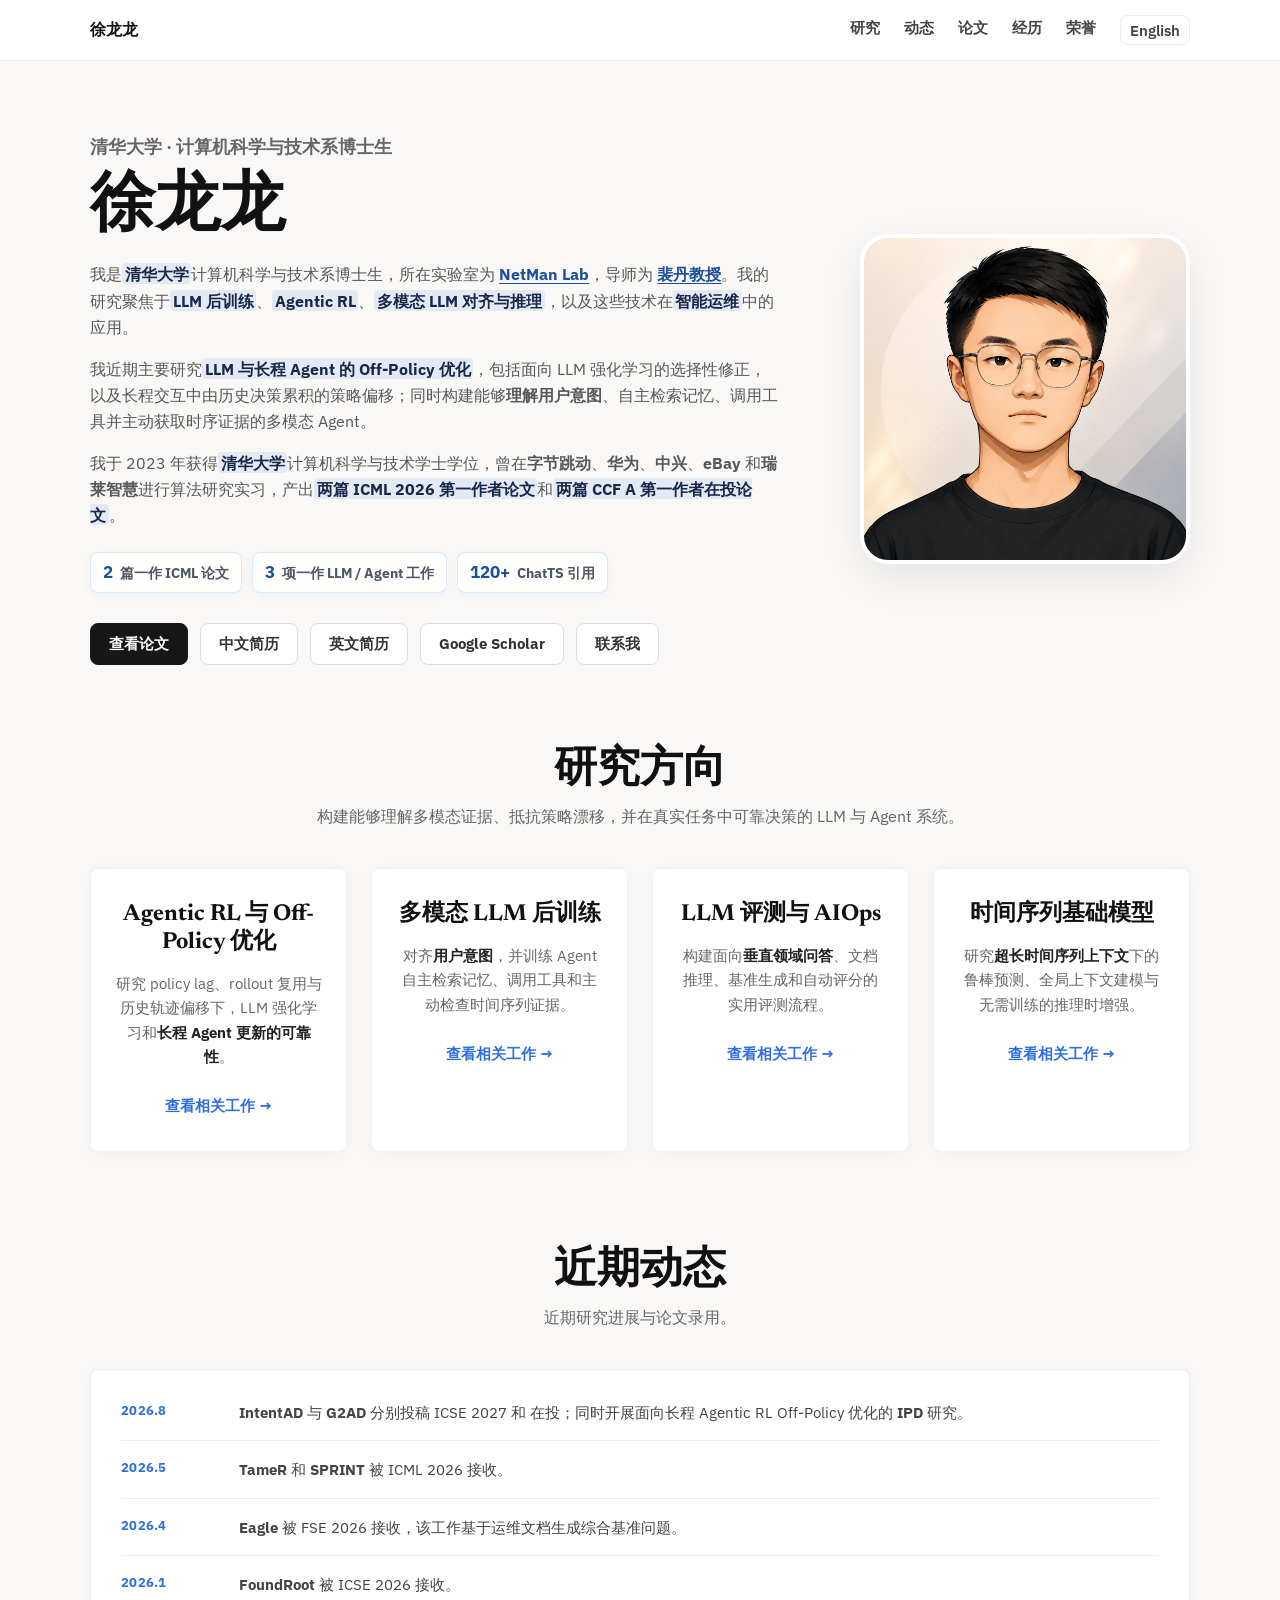
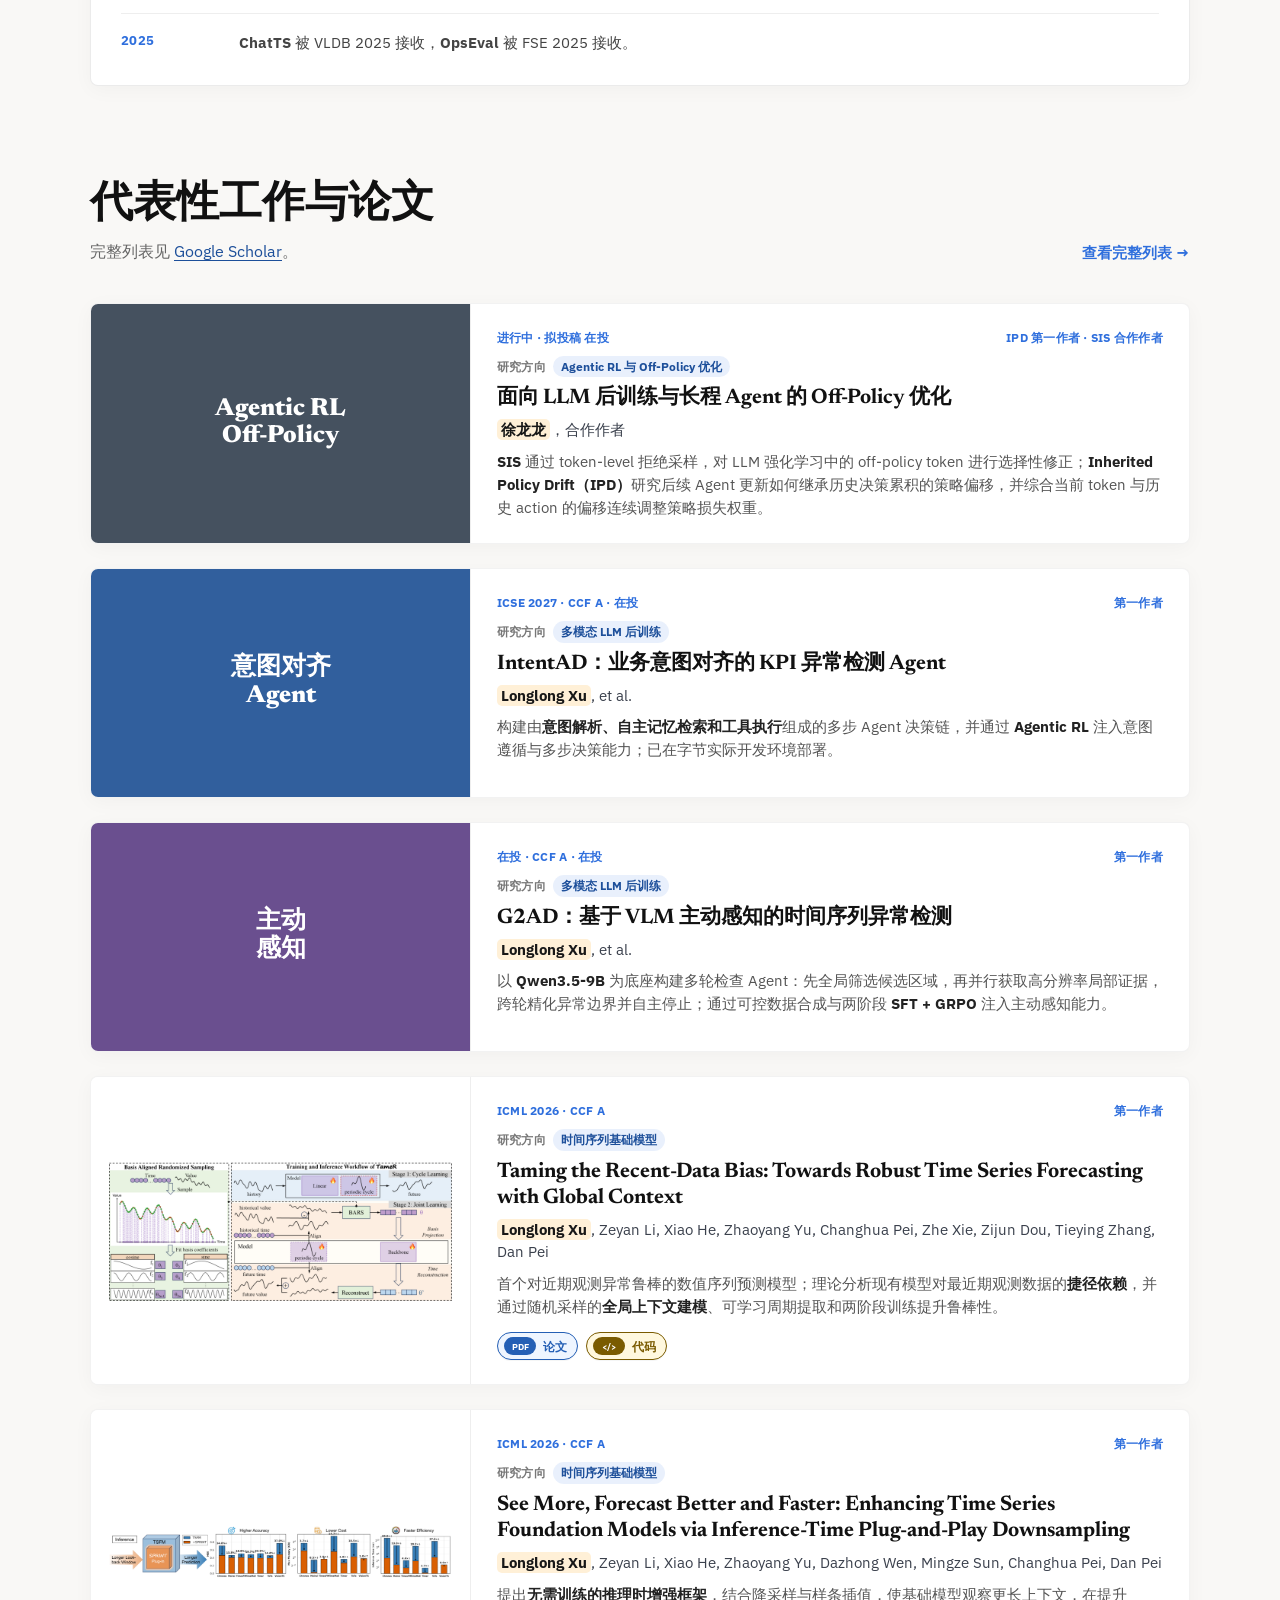
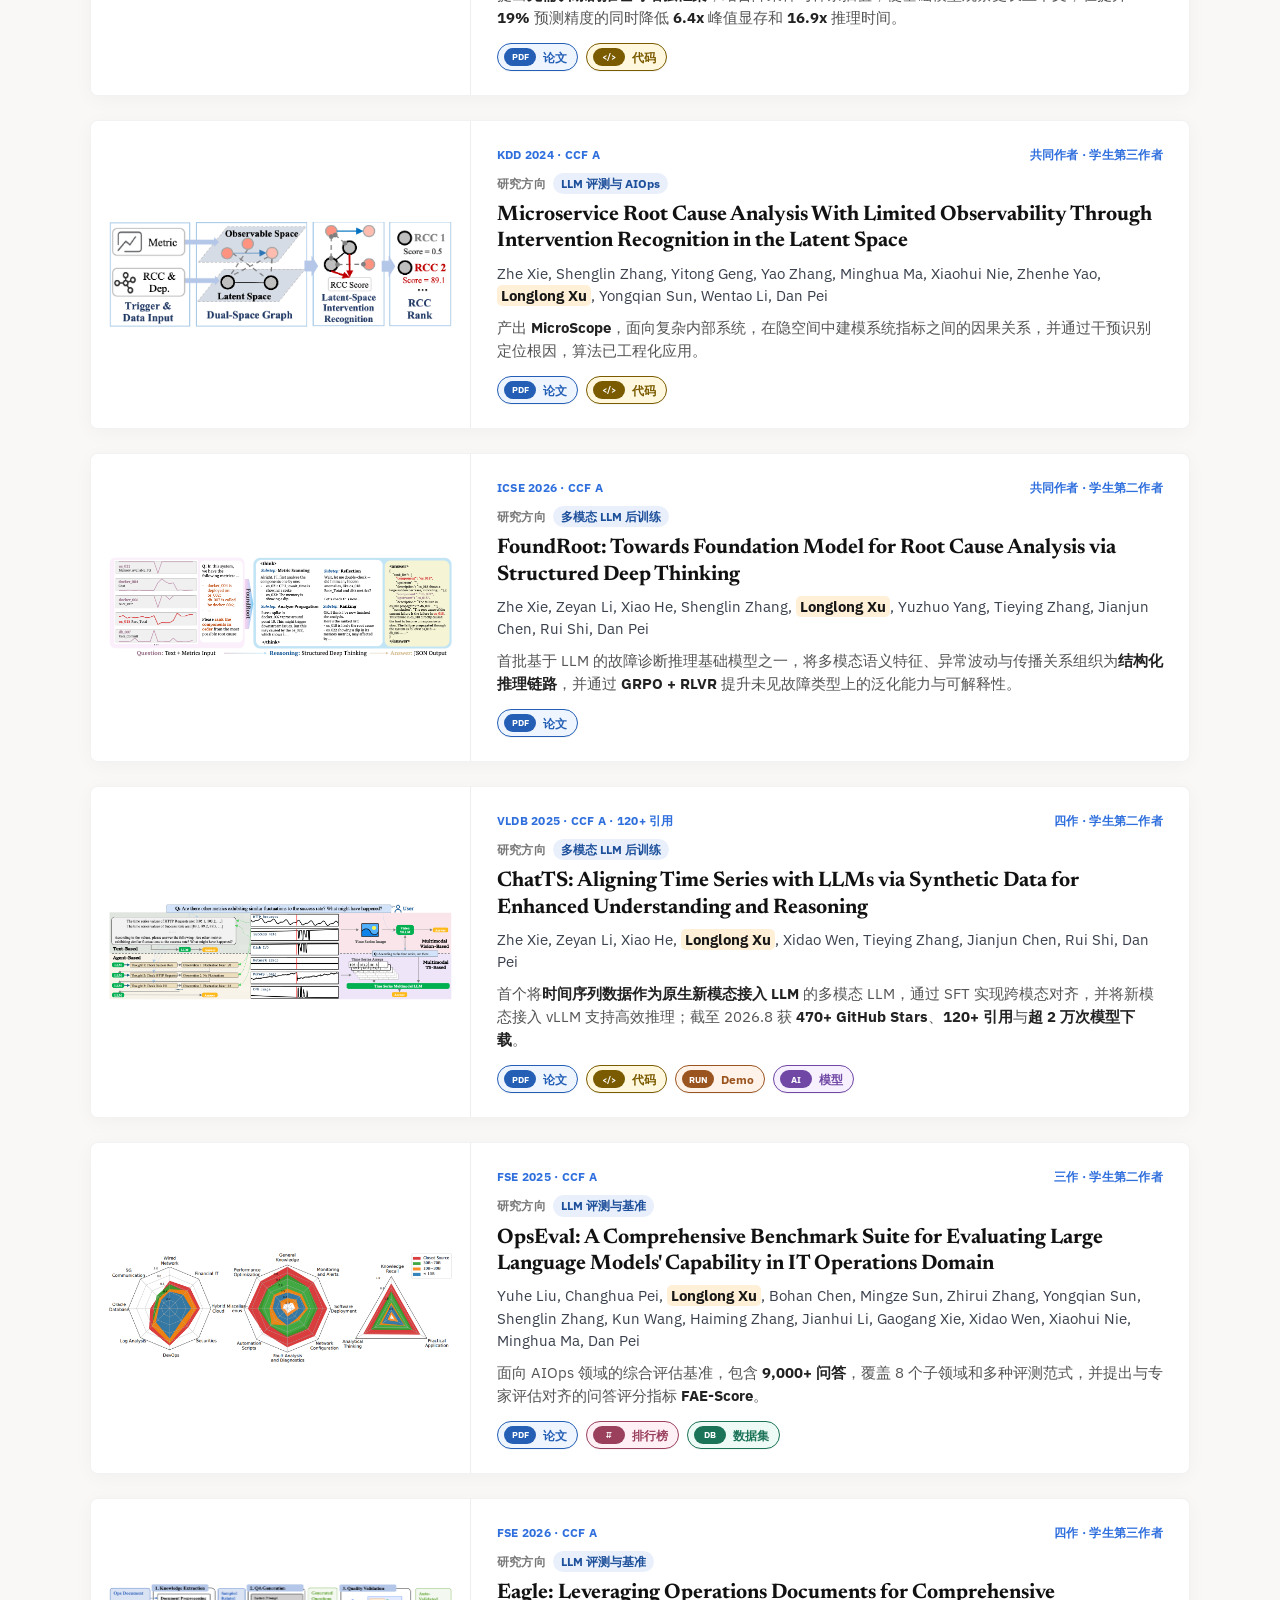
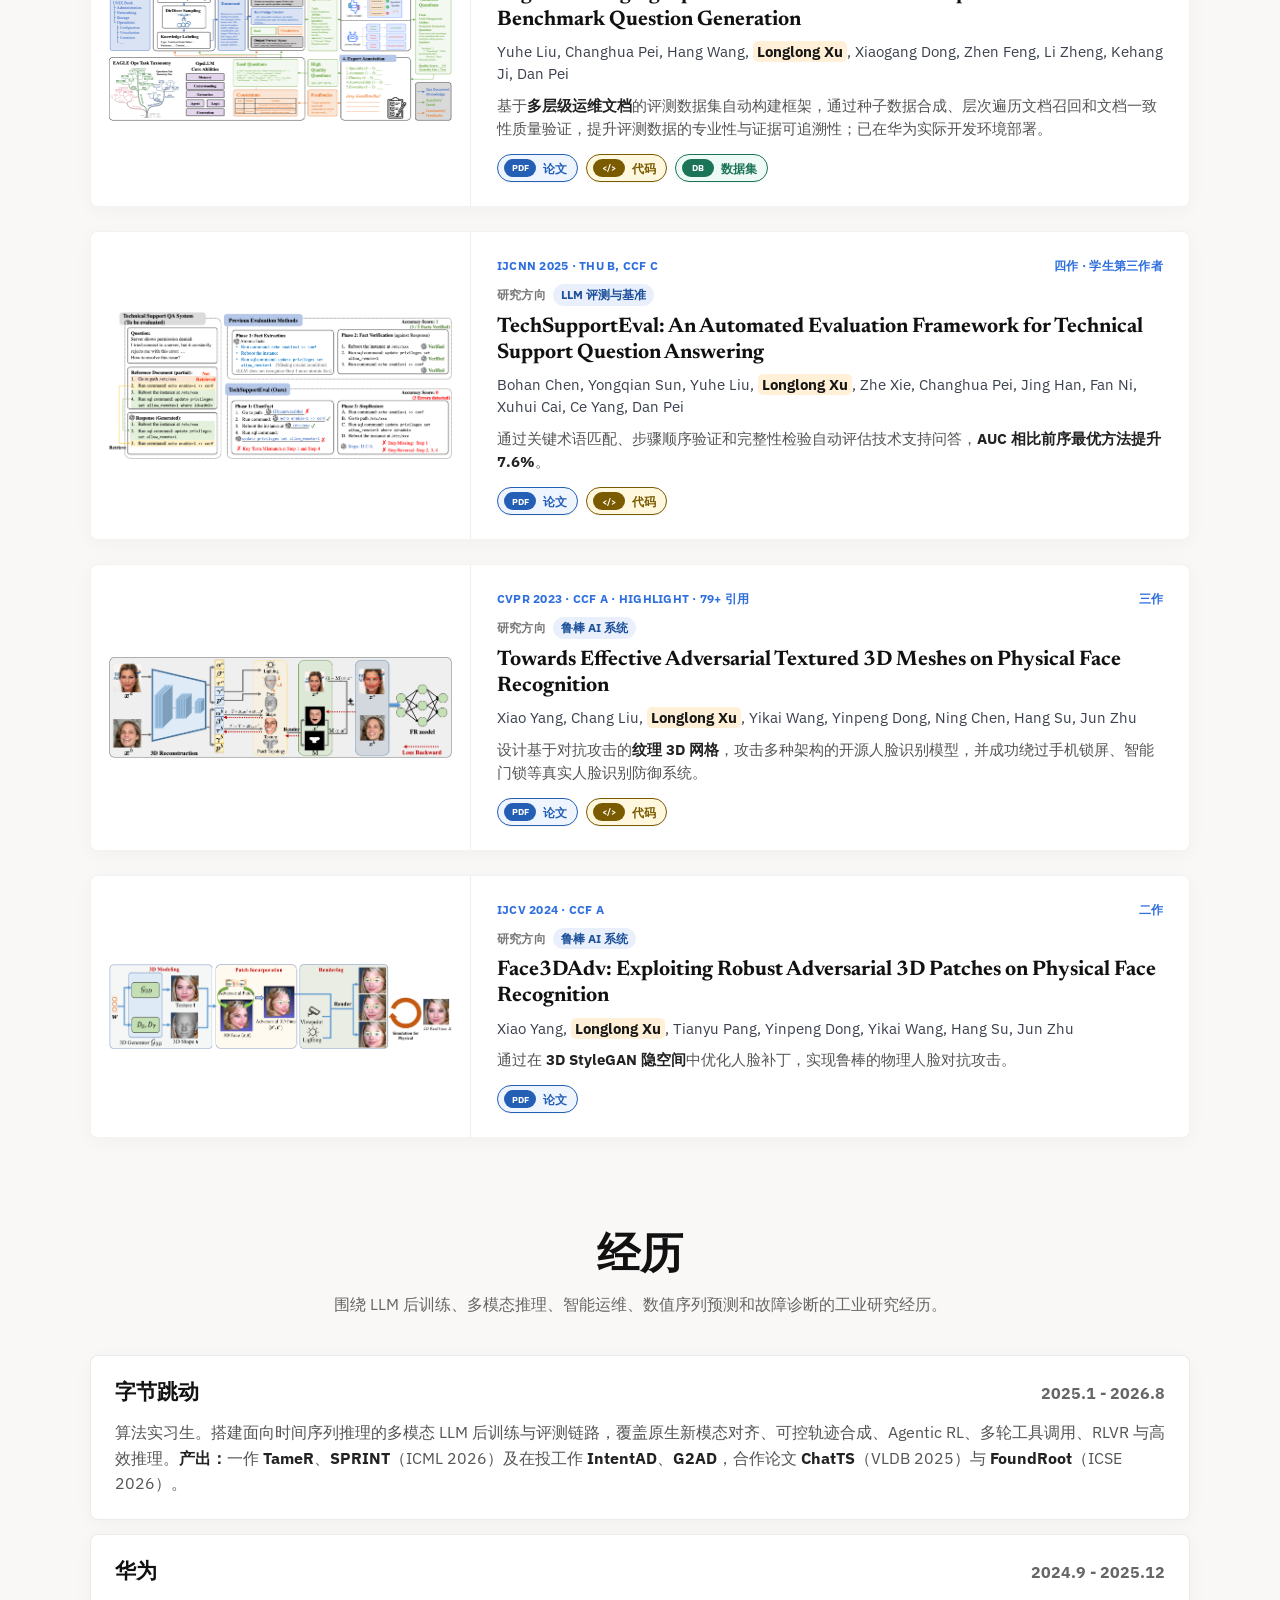
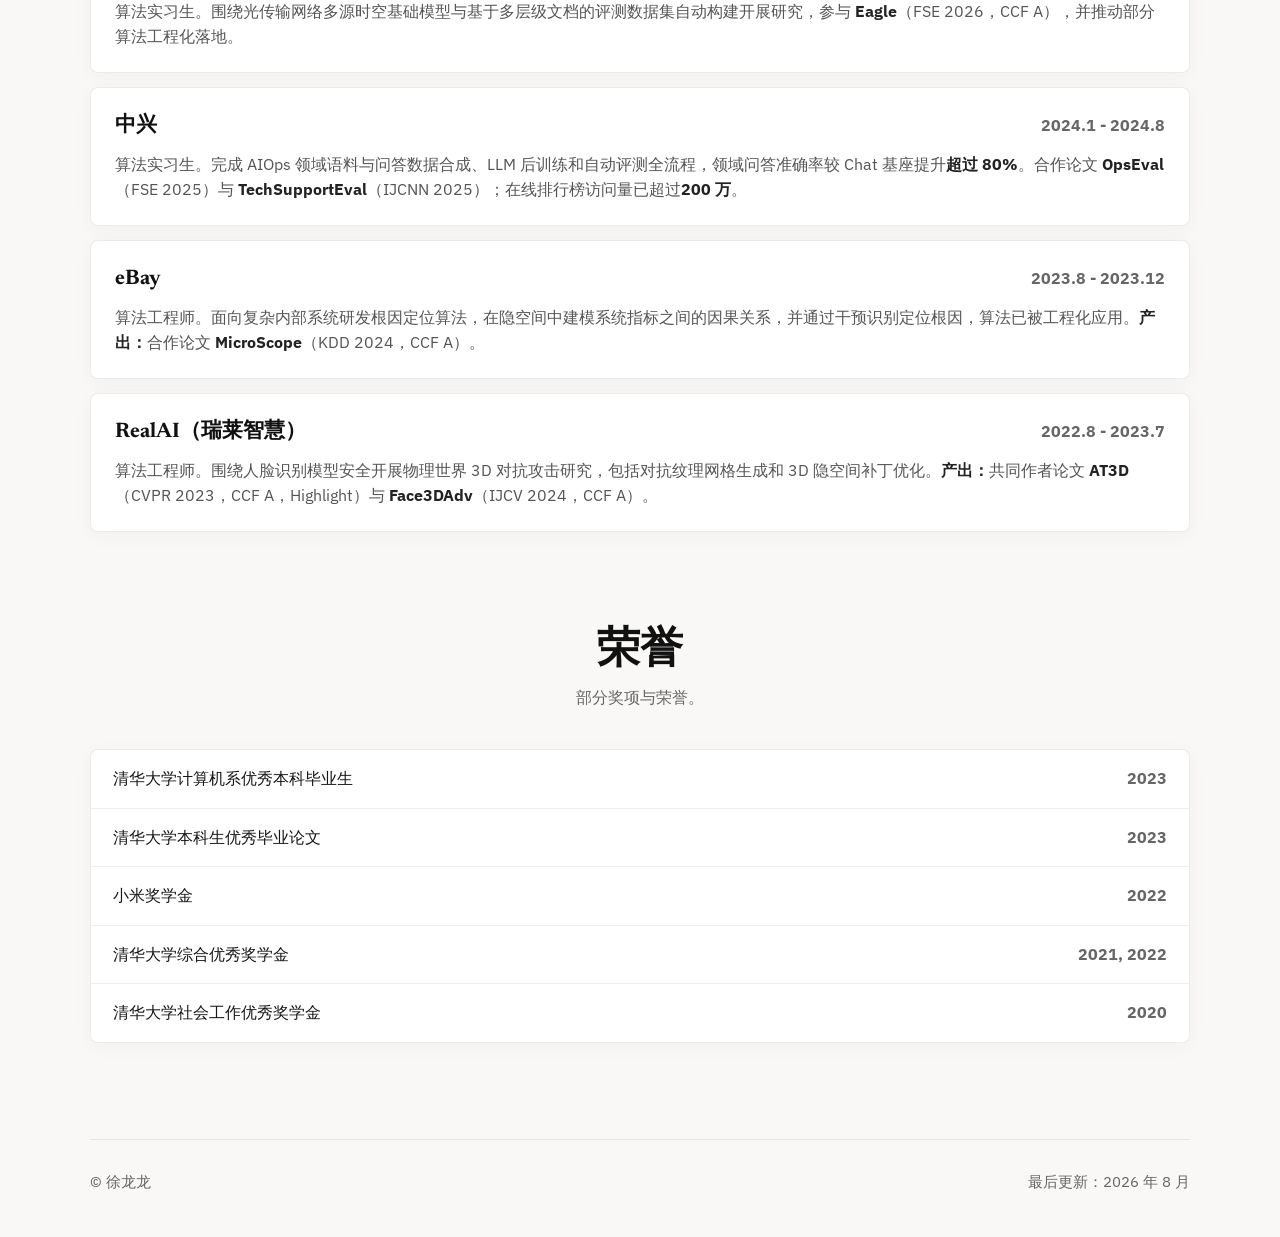
==== commit ca63a669: "Update profile from latest resume" ====
--- a/zh.html
+++ b/zh.html
@@ -6,12 +6,12 @@
     <title>徐龙龙 - 主页</title>
     <meta
       name="description"
-      content="徐龙龙，清华大学计算机系博士生，NetMan Lab 成员，导师为裴丹教授，研究 LLM 后训练、多模态 LLM 对齐与推理、长序列数值数据和智能运维。"
+      content="徐龙龙，清华大学计算机系博士生，研究 LLM 后训练、Agentic RL、多模态 LLM 对齐与推理及其在智能运维中的应用。"
     />
     <link rel="preconnect" href="https://fonts.googleapis.com" />
     <link rel="preconnect" href="https://fonts.gstatic.com" crossorigin />
-    <link href="https://fonts.googleapis.com/css2?family=Inter:wght@400;500;600;700;800&amp;family=Playfair+Display:wght@700;800;900&amp;display=swap" rel="stylesheet" />
-    <link rel="stylesheet" href="styles.css?v=20260619-1" />
+    <link href="https://fonts.googleapis.com/css2?family=IBM+Plex+Sans:wght@400;500;600;700&amp;family=Newsreader:opsz,wght@6..72,600;6..72,700;6..72,800&amp;display=swap" rel="stylesheet" />
+    <link rel="stylesheet" href="styles.css?v=20260830-1" />
   </head>
   <body>
     <header class="site-header">
@@ -36,25 +36,25 @@
           <p class="hero-bio">
             我是<strong class="highlight">清华大学</strong>计算机科学与技术系博士生，所在实验室为
             <a href="https://netman.aiops.org/"><strong>NetMan Lab</strong></a>，导师为
-            <a href="https://netman.aiops.org/~peidan/"><strong>裴丹教授</strong></a>。我的研究聚焦于<strong class="highlight">LLM 后训练</strong>、<strong class="highlight">多模态 LLM 对齐与推理</strong>，以及这些技术在<strong class="highlight">长序列数值数据</strong>与<strong class="highlight">智能运维</strong>中的应用。
+            <a href="https://netman.aiops.org/~peidan/"><strong>裴丹教授</strong></a>。我的研究聚焦于<strong class="highlight">LLM 后训练</strong>、<strong class="highlight">Agentic RL</strong>、<strong class="highlight">多模态 LLM 对齐与推理</strong>，以及这些技术在<strong class="highlight">智能运维</strong>中的应用。
           </p>
           <p class="hero-bio">
-            我近期主要面向实际数据场景，构建<strong class="highlight">特定任务推理</strong>的后训练与评测流程：让模型行为更好地对齐<strong>用户意图</strong>，通过主动感知和工具调用提升长序列数值数据上的<strong>细粒度定位能力</strong>，并构建面向垂直领域 LLM 的<strong>可靠评测方法</strong>。
+            我近期主要研究<strong class="highlight">LLM 与长程 Agent 的 Off-Policy 优化</strong>，包括面向 LLM 强化学习的选择性修正，以及长程交互中由历史决策累积的策略偏移；同时构建能够<strong>理解用户意图</strong>、自主检索记忆、调用工具并主动获取时序证据的多模态 Agent。
           </p>
           <p class="hero-bio">
             我于 2023 年获得<strong class="highlight">清华大学</strong>计算机科学与技术学士学位，曾在<strong>字节跳动</strong>、<strong>华为</strong>、<strong>中兴</strong>、<strong>eBay</strong> 和<strong>瑞莱智慧</strong>进行算法研究实习，产出<strong class="highlight">两篇 ICML 2026 第一作者论文</strong>和<strong class="highlight">两篇 CCF A 第一作者在投论文</strong>。
           </p>
           <div class="hero-metrics" aria-label="研究亮点">
             <span><strong>2</strong> 篇一作 ICML 论文</span>
-            <span><strong>2</strong> 篇一作 CCF A 在投</span>
-            <span><strong>100+</strong> ChatTS 引用</span>
+            <span><strong>3</strong> 项一作 LLM / Agent 工作</span>
+            <span><strong>120+</strong> ChatTS 引用</span>
           </div>
           <div class="hero-links" aria-label="个人链接">
             <a class="button primary" href="#publications">查看论文</a>
             <a class="button" href="assets/Xulonglong_zh_CN.pdf">中文简历</a>
             <a class="button" href="assets/XuLonglong-en_US.pdf">英文简历</a>
             <a class="button" href="https://scholar.google.com/citations?user=f_3R4qEAAAAJ&amp;hl=en">Google Scholar</a>
-            <a class="button" href="mailto:xll2621922727@gmail.com">联系我</a>
+            <a class="button" href="mailto:xull23@mails.tsinghua.edu.cn">联系我</a>
           </div>
         </div>
         <figure class="hero-image">
@@ -66,29 +66,29 @@
         <div class="section-header research-header">
           <div class="research-copy">
             <h2>研究方向</h2>
-            <p>构建能够理解多模态证据、对齐用户意图，并支撑实际决策的 LLM 系统。</p>
+            <p>构建能够理解多模态证据、抵抗策略漂移，并在真实任务中可靠决策的 LLM 与 Agent 系统。</p>
           </div>
         </div>
         <div class="pillars-grid">
           <article class="pillar-card">
-            <h3>LLM 后训练与推理</h3>
-            <p>研究如何通过后训练让 LLM <strong>对齐用户意图</strong>、理解长序列数值数据、调用工具，并基于多模态证据进行推理。</p>
+            <h3>Agentic RL 与 Off-Policy 优化</h3>
+            <p>研究 policy lag、rollout 复用与历史轨迹偏移下，LLM 强化学习和<strong>长程 Agent 更新的可靠性</strong>。</p>
+            <a class="pillar-link" href="#pub-agentic">查看相关工作 →</a>
+          </article>
+          <article class="pillar-card">
+            <h3>多模态 LLM 后训练</h3>
+            <p>对齐<strong>用户意图</strong>，并训练 Agent 自主检索记忆、调用工具和主动检查时间序列证据。</p>
             <a class="pillar-link" href="#pub-post-training">查看相关工作 →</a>
           </article>
           <article class="pillar-card">
-            <h3>LLM 评测与基准</h3>
-            <p>构建面向<strong>垂直领域问答</strong>、文档推理、基准生成和答案完整性的实用评测流程。</p>
+            <h3>LLM 评测与 AIOps</h3>
+            <p>构建面向<strong>垂直领域问答</strong>、文档推理、基准生成和自动评分的实用评测流程。</p>
             <a class="pillar-link" href="#pub-llm-evaluation">查看相关工作 →</a>
           </article>
           <article class="pillar-card">
-            <h3>数值建模与故障诊断</h3>
-            <p>研究长序列数值数据的鲁棒预测、全局上下文建模、推理时增强，以及<strong>运维数据中的故障定位</strong>。</p>
+            <h3>时间序列基础模型</h3>
+            <p>研究<strong>超长时间序列上下文</strong>下的鲁棒预测、全局上下文建模与无需训练的推理时增强。</p>
             <a class="pillar-link" href="#pub-long-sequence">查看相关工作 →</a>
-          </article>
-          <article class="pillar-card">
-            <h3>鲁棒 AI 系统</h3>
-            <p>研究物理场景下 AI 系统的鲁棒性与安全性，包括<strong>对抗性 3D 感知</strong>与人脸识别可靠性。</p>
-            <a class="pillar-link" href="#pub-robust-ai">查看相关工作 →</a>
           </article>
         </div>
       </section>
@@ -99,6 +99,10 @@
           <p>近期研究进展与论文录用。</p>
         </div>
         <div class="news-box">
+          <div class="news-item">
+            <span class="news-date">2026.8</span>
+            <span class="news-content"><strong>IntentAD</strong> 与 <strong>G2AD</strong> 分别投稿 ICSE 2027 和 在投；同时开展面向长程 Agentic RL Off-Policy 优化的 <strong>IPD</strong> 研究。</span>
+          </div>
           <div class="news-item">
             <span class="news-date">2026.5</span>
             <span class="news-content"><strong>TameR</strong> 和 <strong>SPRINT</strong> 被 ICML 2026 接收。</span>
@@ -128,25 +132,36 @@
         </div>
 
         <div class="paper-list">
+          <article class="paper-card" id="pub-agentic">
+            <div class="card-thumb tone-slate"><span>Agentic RL<br />Off-Policy</span></div>
+            <div class="card-content">
+              <div class="meta-row"><span>进行中 · 拟投稿 在投</span><span>IPD 第一作者 · SIS 合作作者</span></div>
+              <p class="focus-line"><span>研究方向</span><a href="#research">Agentic RL 与 Off-Policy 优化</a></p>
+              <h3>面向 LLM 后训练与长程 Agent 的 Off-Policy 优化</h3>
+              <p class="authors"><strong class="me">徐龙龙</strong>，合作作者</p>
+              <p class="paper-desc"><strong>SIS</strong> 通过 token-level 拒绝采样，对 LLM 强化学习中的 off-policy token 进行选择性修正；<strong>Inherited Policy Drift（IPD）</strong>研究后续 Agent 更新如何继承历史决策累积的策略偏移，并综合当前 token 与历史 action 的偏移连续调整策略损失权重。</p>
+            </div>
+          </article>
+
           <article class="paper-card" id="pub-post-training">
-            <div class="card-thumb tone-blue"><span>LLM<br />后训练</span></div>
-            <div class="card-content">
-              <div class="meta-row"><span>CCF A 在投</span><span>第一作者</span></div>
-              <p class="focus-line"><span>研究方向</span><a href="#research">LLM 后训练与推理</a></p>
-              <h3>面向长序列异常检测的用户意图对齐 LLM 后训练方法</h3>
+            <div class="card-thumb tone-blue"><span>意图对齐<br />Agent</span></div>
+            <div class="card-content">
+              <div class="meta-row"><span>ICSE 2027 · CCF A · 在投</span><span>第一作者</span></div>
+              <p class="focus-line"><span>研究方向</span><a href="#research">多模态 LLM 后训练</a></p>
+              <h3>IntentAD：业务意图对齐的 KPI 异常检测 Agent</h3>
               <p class="authors"><strong class="me">Longlong Xu</strong>, et al.</p>
-              <p class="paper-desc">面向基于长序列数值数据的异常检测任务，提出首个与用户意图对齐的 LLM 解决方案，结合<strong>结构化意图解析</strong>、自主记忆检索和 <strong>Agentic RL</strong>；已在字节实际开发环境部署。</p>
-            </div>
-          </article>
-
-          <article class="paper-card">
-            <div class="card-thumb tone-purple"><span>多模态<br />推理</span></div>
-            <div class="card-content">
-              <div class="meta-row"><span>CCF A 在投</span><span>第一作者</span></div>
-              <p class="focus-line"><span>研究方向</span><a href="#research">LLM 后训练与推理</a></p>
-              <h3>基于主动感知工具调用的细粒度异常定位方法</h3>
+              <p class="paper-desc">构建由<strong>意图解析、自主记忆检索和工具执行</strong>组成的多步 Agent 决策链，并通过 <strong>Agentic RL</strong> 注入意图遵循与多步决策能力；已在字节实际开发环境部署。</p>
+            </div>
+          </article>
+
+          <article class="paper-card">
+            <div class="card-thumb tone-purple"><span>主动<br />感知</span></div>
+            <div class="card-content">
+              <div class="meta-row"><span>在投 · CCF A · 在投</span><span>第一作者</span></div>
+              <p class="focus-line"><span>研究方向</span><a href="#research">多模态 LLM 后训练</a></p>
+              <h3>G2AD：基于 VLM 主动感知的时间序列异常检测</h3>
               <p class="authors"><strong class="me">Longlong Xu</strong>, et al.</p>
-              <p class="paper-desc">针对长序列异常检测中的细粒度定位不准问题，提出<strong>多轮工具调用主动感知</strong>方案，并结合位置敏感数值序列编码器、规则训练数据合成与 <strong>SFT + GRPO</strong> 提升检测准确性。</p>
+              <p class="paper-desc">以 <strong>Qwen3.5-9B</strong> 为底座构建多轮检查 Agent：先全局筛选候选区域，再并行获取高分辨率局部证据，跨轮精化异常边界并自主停止；通过可控数据合成与两阶段 <strong>SFT + GRPO</strong> 注入主动感知能力。</p>
             </div>
           </article>
 
@@ -154,7 +169,7 @@
             <div class="card-thumb"><img src="assets/publications/generated/tamer.png" alt="TameR 论文图。" /></div>
             <div class="card-content">
               <div class="meta-row"><span>ICML 2026 · CCF A</span><span>第一作者</span></div>
-              <p class="focus-line"><span>研究方向</span><a href="#research">数值建模与故障诊断</a></p>
+              <p class="focus-line"><span>研究方向</span><a href="#research">时间序列基础模型</a></p>
               <h3>Taming the Recent-Data Bias: Towards Robust Time Series Forecasting with Global Context</h3>
               <p class="authors"><strong class="me">Longlong Xu</strong>, Zeyan Li, Xiao He, Zhaoyang Yu, Changhua Pei, Zhe Xie, Zijun Dou, Tieying Zhang, Dan Pei</p>
               <p class="paper-desc">首个对近期观测异常鲁棒的数值序列预测模型；理论分析现有模型对最近期观测数据的<strong>捷径依赖</strong>，并通过随机采样的<strong>全局上下文建模</strong>、可学习周期提取和两阶段训练提升鲁棒性。</p>
@@ -166,7 +181,7 @@
             <div class="card-thumb"><img src="assets/publications/generated/sprint.png" alt="SPRINT 论文图。" /></div>
             <div class="card-content">
               <div class="meta-row"><span>ICML 2026 · CCF A</span><span>第一作者</span></div>
-              <p class="focus-line"><span>研究方向</span><a href="#research">数值建模与故障诊断</a></p>
+              <p class="focus-line"><span>研究方向</span><a href="#research">时间序列基础模型</a></p>
               <h3>See More, Forecast Better and Faster: Enhancing Time Series Foundation Models via Inference-Time Plug-and-Play Downsampling</h3>
               <p class="authors"><strong class="me">Longlong Xu</strong>, Zeyan Li, Xiao He, Zhaoyang Yu, Dazhong Wen, Mingze Sun, Changhua Pei, Dan Pei</p>
               <p class="paper-desc">提出<strong>无需训练的推理时增强框架</strong>，结合降采样与样条插值，使基础模型观察更长上下文，在提升 <strong>19%</strong> 预测精度的同时降低 <strong>6.4x</strong> 峰值显存和 <strong>16.9x</strong> 推理时间。</p>
@@ -178,7 +193,7 @@
             <div class="card-thumb"><img src="assets/publications/generated/latentscope.png" alt="MicroScope 根因定位框架图。" /></div>
             <div class="card-content">
               <div class="meta-row"><span>KDD 2024 · CCF A</span><span>共同作者 · 学生第三作者</span></div>
-              <p class="focus-line"><span>研究方向</span><a href="#research">数值建模与故障诊断</a></p>
+              <p class="focus-line"><span>研究方向</span><a href="#research">LLM 评测与 AIOps</a></p>
               <h3>Microservice Root Cause Analysis With Limited Observability Through Intervention Recognition in the Latent Space</h3>
               <p class="authors">Zhe Xie, Shenglin Zhang, Yitong Geng, Yao Zhang, Minghua Ma, Xiaohui Nie, Zhenhe Yao, <strong class="me">Longlong Xu</strong>, Yongqian Sun, Wentao Li, Dan Pei</p>
               <p class="paper-desc">产出 <strong>MicroScope</strong>，面向复杂内部系统，在隐空间中建模系统指标之间的因果关系，并通过干预识别定位根因，算法已工程化应用。</p>
@@ -190,7 +205,7 @@
             <div class="card-thumb"><img src="assets/publications/generated/foundroot.png" alt="FoundRoot 结构化深度思考框架图。" /></div>
             <div class="card-content">
               <div class="meta-row"><span>ICSE 2026 · CCF A</span><span>共同作者 · 学生第二作者</span></div>
-              <p class="focus-line"><span>研究方向</span><a href="#research">LLM 后训练与推理</a></p>
+              <p class="focus-line"><span>研究方向</span><a href="#research">多模态 LLM 后训练</a></p>
               <h3>FoundRoot: Towards Foundation Model for Root Cause Analysis via Structured Deep Thinking</h3>
               <p class="authors">Zhe Xie, Zeyan Li, Xiao He, Shenglin Zhang, <strong class="me">Longlong Xu</strong>, Yuzhuo Yang, Tieying Zhang, Jianjun Chen, Rui Shi, Dan Pei</p>
               <p class="paper-desc">首批基于 LLM 的故障诊断推理基础模型之一，将多模态语义特征、异常波动与传播关系组织为<strong>结构化推理链路</strong>，并通过 <strong>GRPO + RLVR</strong> 提升未见故障类型上的泛化能力与可解释性。</p>
@@ -201,11 +216,11 @@
           <article class="paper-card">
             <div class="card-thumb"><img src="assets/publications/generated/chatts.png" alt="ChatTS 时间序列多模态大语言模型框架图。" /></div>
             <div class="card-content">
-              <div class="meta-row"><span>VLDB 2025 · CCF A · 100+ 引用</span><span>四作 · 学生第二作者</span></div>
-              <p class="focus-line"><span>研究方向</span><a href="#research">LLM 后训练与推理</a></p>
+              <div class="meta-row"><span>VLDB 2025 · CCF A · 120+ 引用</span><span>四作 · 学生第二作者</span></div>
+              <p class="focus-line"><span>研究方向</span><a href="#research">多模态 LLM 后训练</a></p>
               <h3>ChatTS: Aligning Time Series with LLMs via Synthetic Data for Enhanced Understanding and Reasoning</h3>
               <p class="authors">Zhe Xie, Zeyan Li, Xiao He, <strong class="me">Longlong Xu</strong>, Xidao Wen, Tieying Zhang, Jianjun Chen, Rui Shi, Dan Pei</p>
-              <p class="paper-desc">首个将<strong>长序列数值数据作为新模态接入 LLM</strong> 的多模态 LLM，通过 SFT 实现多模态对齐，并将新数据模态接入 vLLM 以支持高效推理；截至 2026.6 获 <strong>450+ GitHub Stars</strong>、<strong>100+ 引用</strong>与<strong>超 2 万次模型下载</strong>。</p>
+              <p class="paper-desc">首个将<strong>时间序列数据作为原生新模态接入 LLM</strong> 的多模态 LLM，通过 SFT 实现跨模态对齐，并将新模态接入 vLLM 支持高效推理；截至 2026.8 获 <strong>470+ GitHub Stars</strong>、<strong>120+ 引用</strong>与<strong>超 2 万次模型下载</strong>。</p>
               <p class="pub-links"><a class="link-paper" href="https://netman.aiops.org/wp-content/uploads/2025/05/VLDB_2025_Camera_Ready-1.pdf">论文</a><a class="link-code" href="https://github.com/NetManAIOps/ChatTS">代码</a><a class="link-demo" href="https://huggingface.co/spaces/xiezhe22/ChatTS">Demo</a><a class="link-model" href="https://huggingface.co/bytedance-research/ChatTS-14B">模型</a></p>
             </div>
           </article>
@@ -279,16 +294,16 @@
         </div>
         <div class="experience-list">
           <article>
-            <div class="row-heading"><h3>字节跳动</h3><span>2025.1 - 2026.6</span></div>
-            <p>算法工程师。主要开展三类工作：在<strong>异常检测任务的 LLM 后训练</strong>方向，通过 Agentic RL 将用户意图与多模态证据转化为更可靠的运维决策；在长序列数值数据多模态 LLM 对齐与推理方向，参与设计并优化原生支持特定模态数据的多模态 LLM；在数值序列预测与基础模型增强方向，解决近期观测捷径依赖与长上下文受限问题。<strong>产出：</strong>第一作者论文 <strong>TameR</strong> 与 <strong>SPRINT</strong>（ICML 2026，CCF A）、两篇 CCF A 第一作者在投论文，以及合作论文 <strong>ChatTS</strong>（VLDB 2025）与 <strong>FoundRoot</strong>（ICSE 2026）。</p>
-          </article>
-          <article>
-            <div class="row-heading"><h3>华为</h3><span>2024.6 - 2024.12</span></div>
-            <p>算法工程师。研究光传输网络多源时空表示基础模型 <strong>OTN-STFM</strong>，联合建模性能指标、告警与拓扑结构，支持异常检测、故障定位与指标劣化感知，在 242 个真实故障案例上实现 <strong>91.32% 的根因定位 top-1 准确率</strong>，并在内部骨干网系统故障定位任务中完成验证；同时参与 <strong>Eagle</strong>（FSE 2026）相关工作。</p>
-          </article>
-          <article>
-            <div class="row-heading"><h3>中兴</h3><span>2024.1 - 2024.5</span></div>
-            <p>算法工程师。收集并清洗网络领域语料，生成问答数据并微调通用 LLM，提升领域知识问答与检索增强问答效果；同时参与构建面向网络运维领域的 LLM 评测基准。<strong>产出：</strong>合作论文 <strong>OpsEval</strong>（FSE 2025）与 <strong>TechSupportEval</strong>（IJCNN 2025）；发布的在线排行榜截至 2026.6 获<strong>超 200 万访问量</strong>。</p>
+            <div class="row-heading"><h3>字节跳动</h3><span>2025.1 - 2026.8</span></div>
+            <p>算法实习生。搭建面向时间序列推理的多模态 LLM 后训练与评测链路，覆盖原生新模态对齐、可控轨迹合成、Agentic RL、多轮工具调用、RLVR 与高效推理。<strong>产出：</strong>一作 <strong>TameR</strong>、<strong>SPRINT</strong>（ICML 2026）及在投工作 <strong>IntentAD</strong>、<strong>G2AD</strong>，合作论文 <strong>ChatTS</strong>（VLDB 2025）与 <strong>FoundRoot</strong>（ICSE 2026）。</p>
+          </article>
+          <article>
+            <div class="row-heading"><h3>华为</h3><span>2024.9 - 2025.12</span></div>
+            <p>算法实习生。围绕光传输网络多源时空基础模型与基于多层级文档的评测数据集自动构建开展研究，参与 <strong>Eagle</strong>（FSE 2026，CCF A），并推动部分算法工程化落地。</p>
+          </article>
+          <article>
+            <div class="row-heading"><h3>中兴</h3><span>2024.1 - 2024.8</span></div>
+            <p>算法实习生。完成 AIOps 领域语料与问答数据合成、LLM 后训练和自动评测全流程，领域问答准确率较 Chat 基座提升<strong>超过 80%</strong>。合作论文 <strong>OpsEval</strong>（FSE 2025）与 <strong>TechSupportEval</strong>（IJCNN 2025）；在线排行榜访问量已超过<strong>200 万</strong>。</p>
           </article>
           <article>
             <div class="row-heading"><h3>eBay</h3><span>2023.8 - 2023.12</span></div>
@@ -318,7 +333,7 @@
 
     <footer class="footer">
       <span>© 徐龙龙</span>
-      <span>最后更新：2026 年 6 月</span>
+      <span>最后更新：2026 年 8 月</span>
     </footer>
     <script defer src="assets/analytics.js?v=20260609-1"></script>
   </body>
--- a/styles.css
+++ b/styles.css
@@ -25,7 +25,7 @@
   margin: 0;
   background: var(--bg);
   color: var(--ink);
-  font-family: Inter, ui-sans-serif, system-ui, -apple-system, BlinkMacSystemFont, "Segoe UI", sans-serif;
+  font-family: "IBM Plex Sans", ui-sans-serif, system-ui, -apple-system, BlinkMacSystemFont, "Segoe UI", sans-serif;
   line-height: 1.6;
 }
 
@@ -54,7 +54,7 @@
 h2,
 h3 {
   color: #111111;
-  font-family: "Playfair Display", Georgia, serif;
+  font-family: Newsreader, Georgia, serif;
   letter-spacing: 0;
 }
 
@@ -418,7 +418,7 @@
 
 .card-thumb span {
   display: block;
-  font-family: "Playfair Display", Georgia, serif;
+  font-family: Newsreader, Georgia, serif;
   font-size: 1.55rem;
   font-weight: 850;
   line-height: 1.12;
@@ -760,6 +760,10 @@
 }
 
 @media (max-width: 640px) {
+  html {
+    scroll-padding-top: 164px;
+  }
+
   .container,
   .nav-shell,
   .footer {
@@ -780,6 +784,11 @@
 
   .section {
     margin-bottom: 70px;
+    scroll-margin-top: 0;
+  }
+
+  .paper-card {
+    scroll-margin-top: 0;
   }
 
   .section-header h2 {
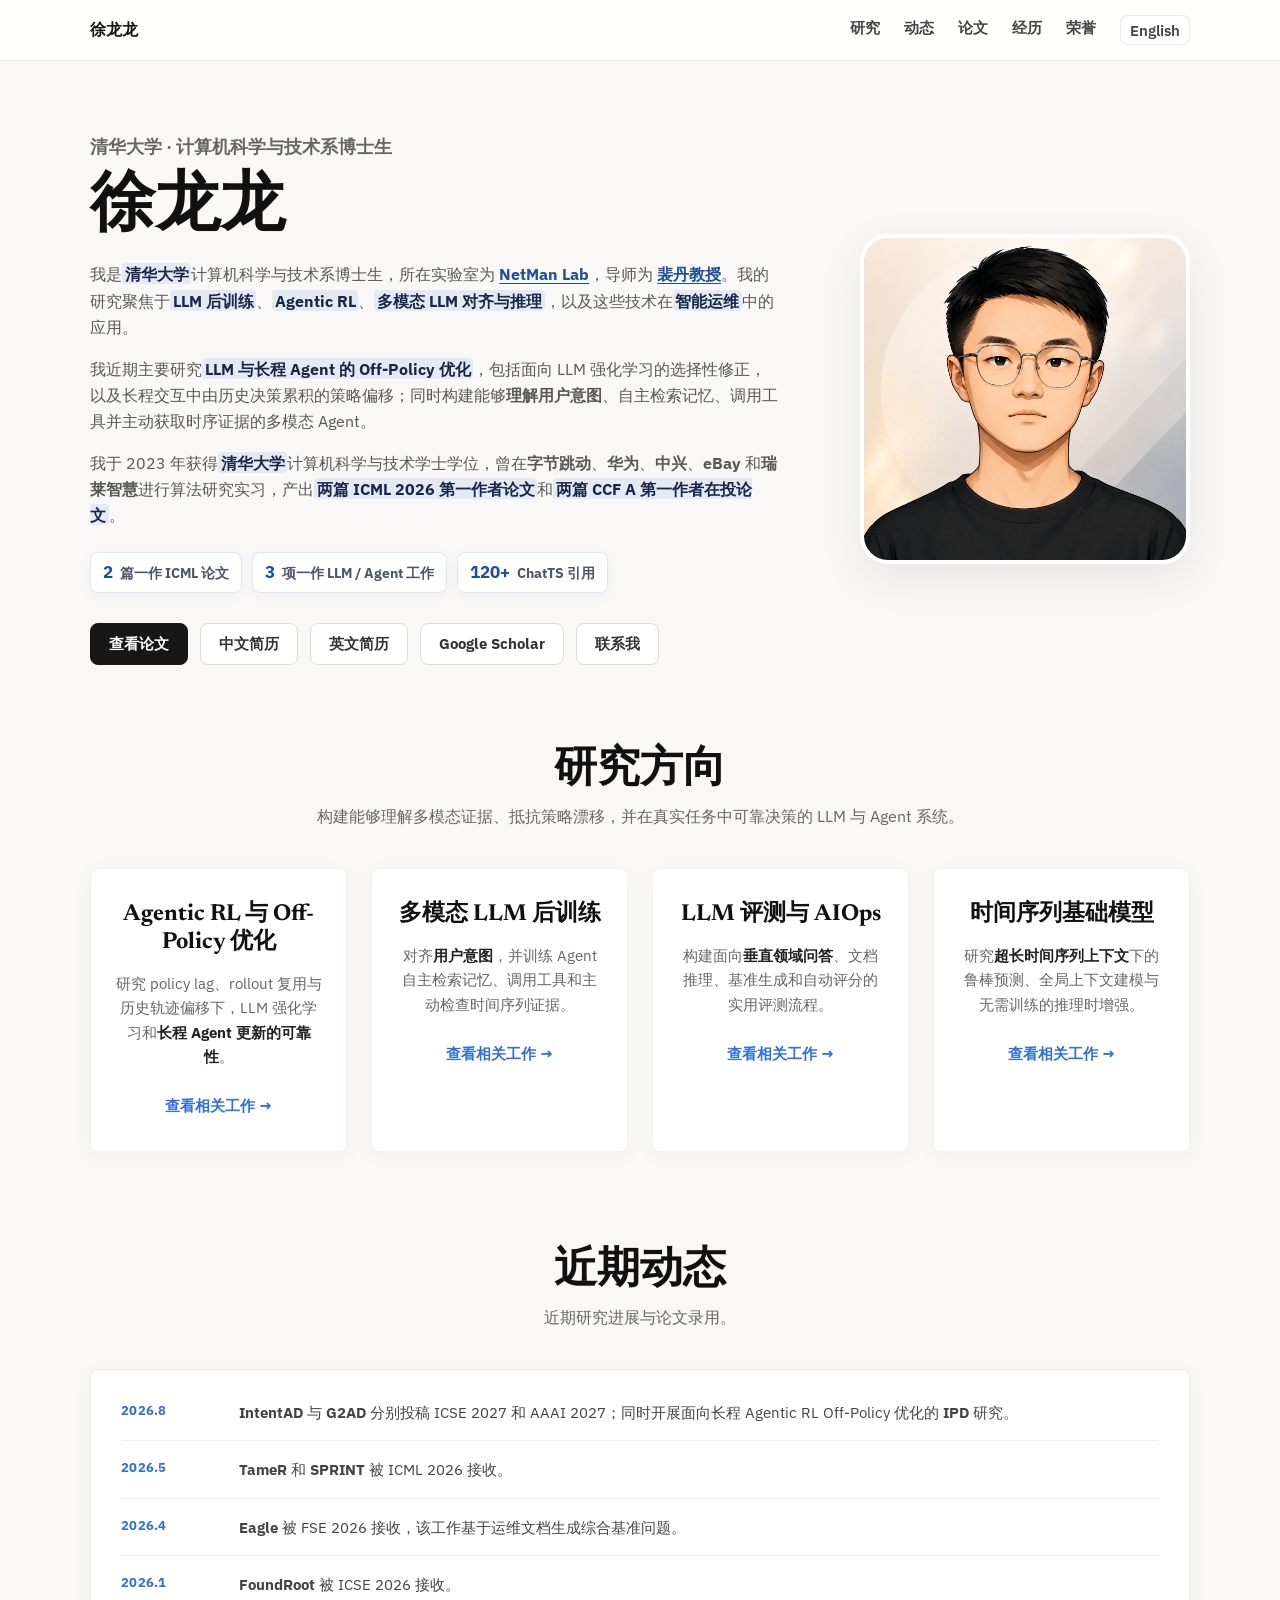
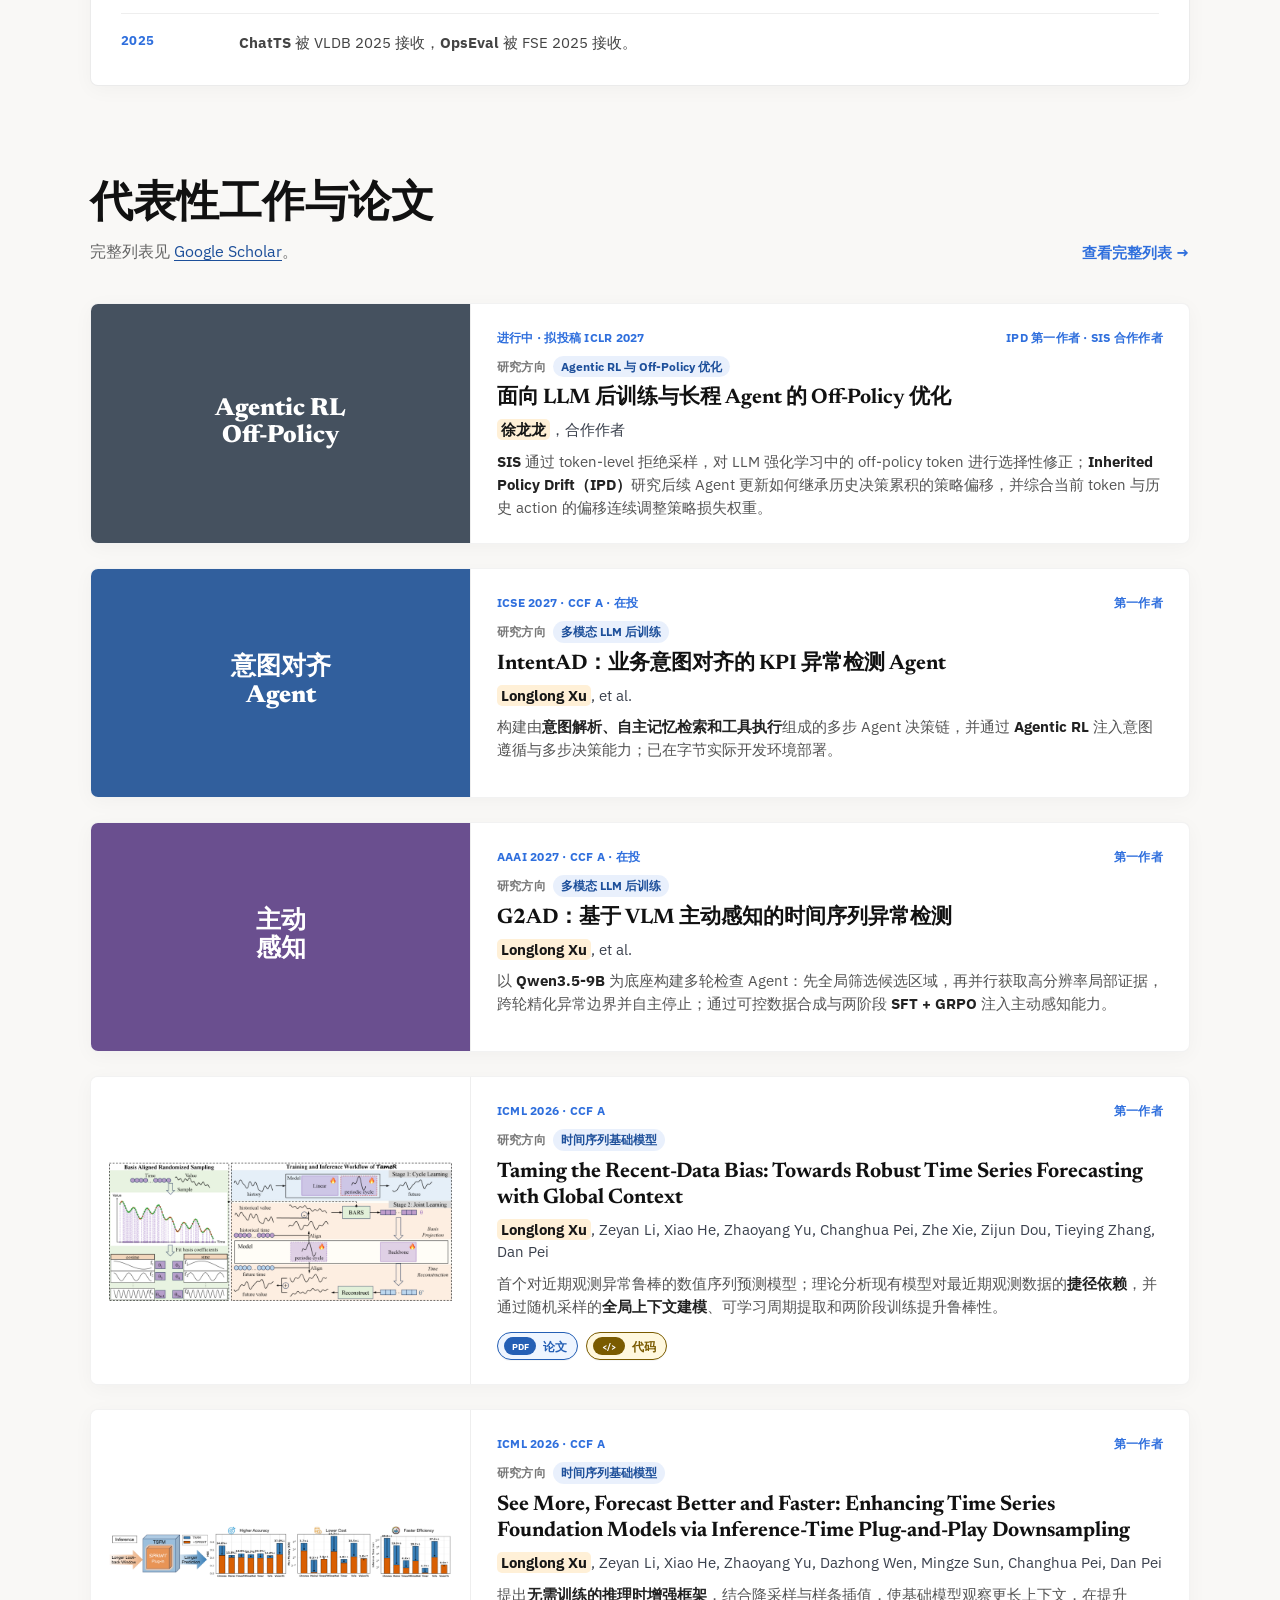
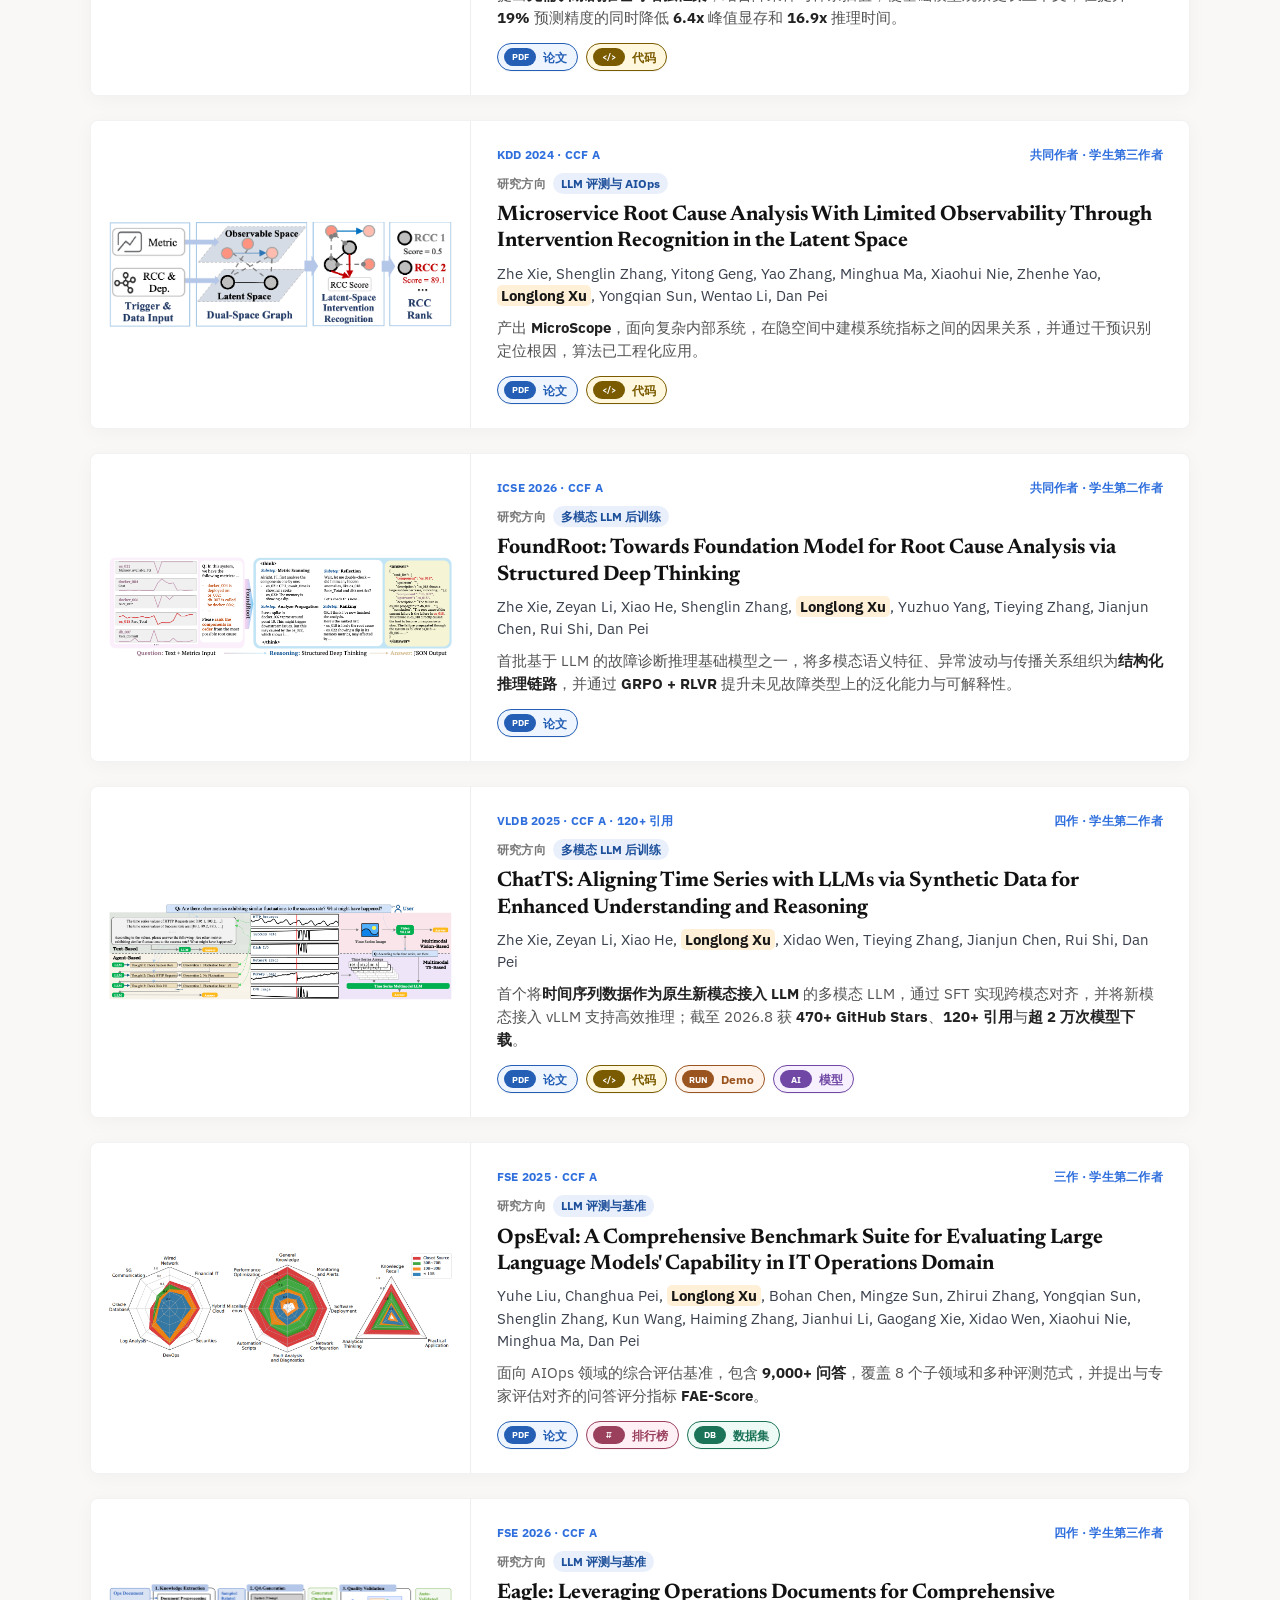
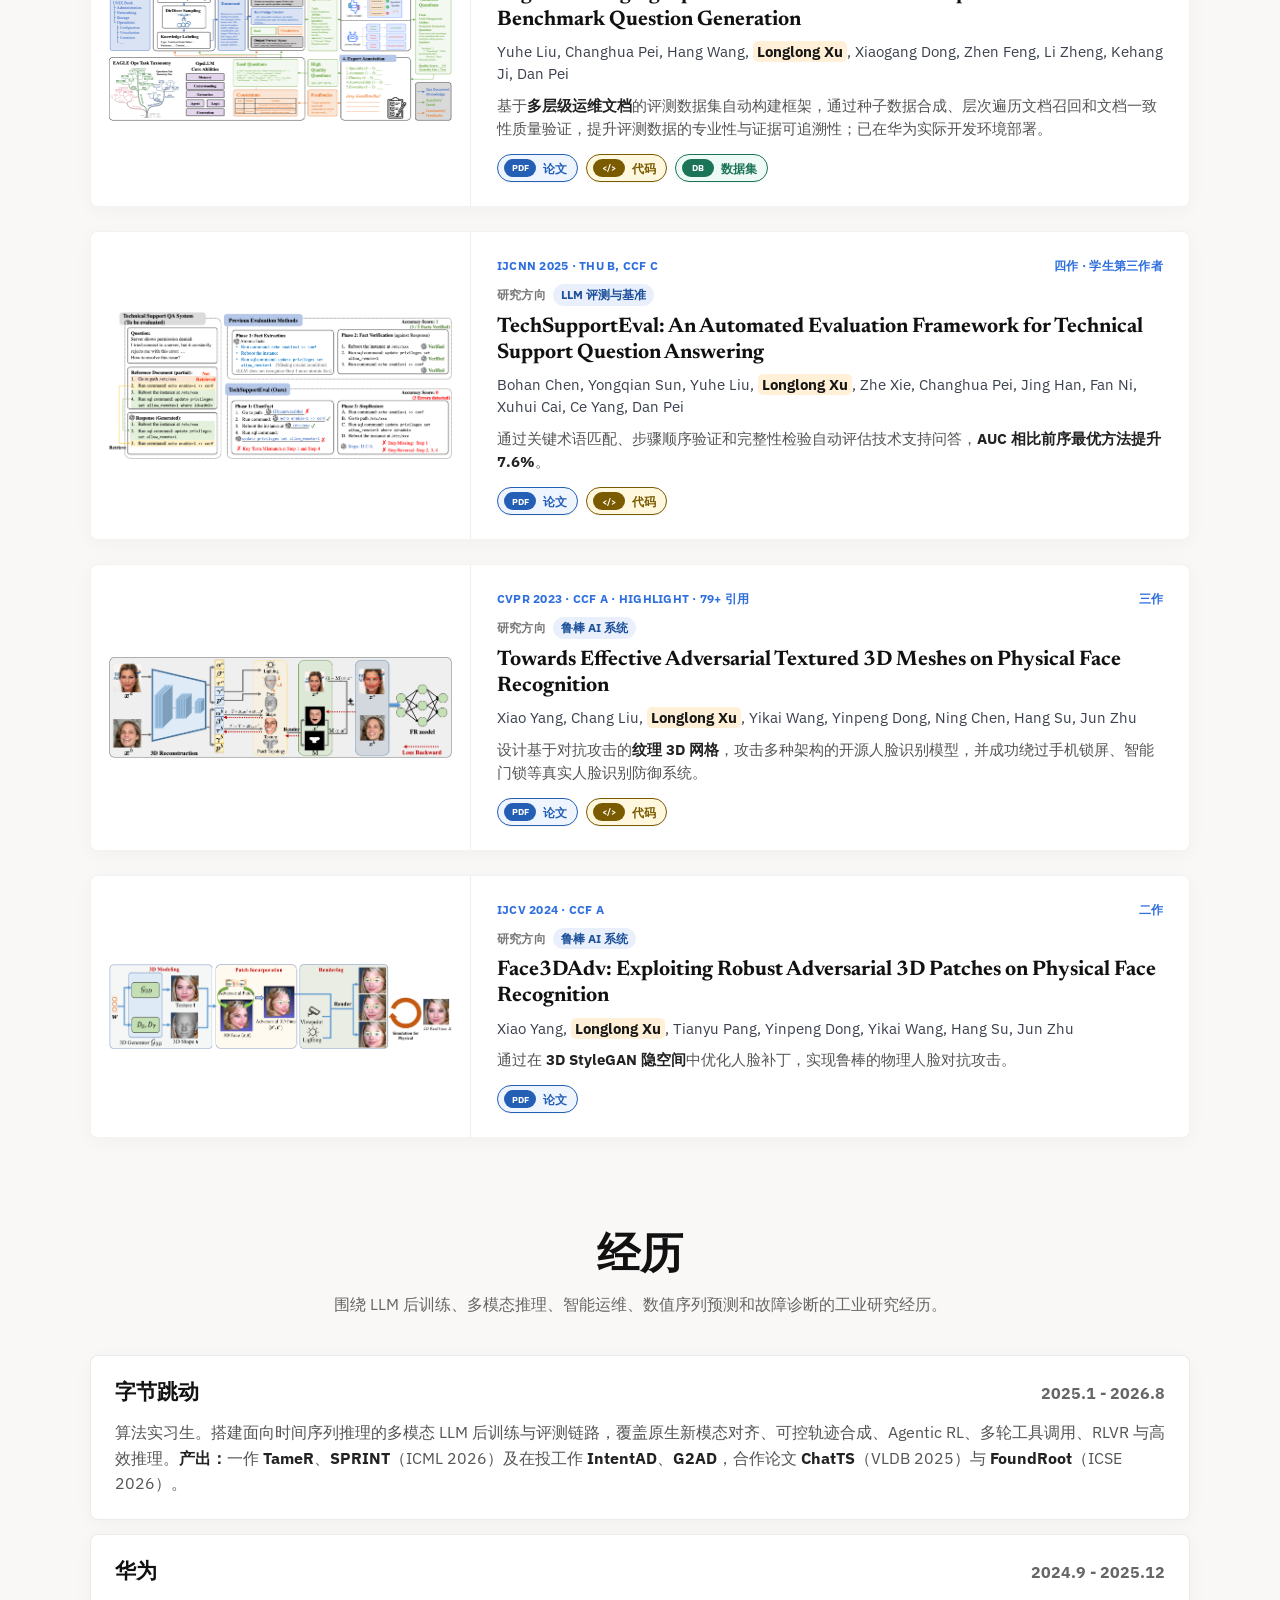
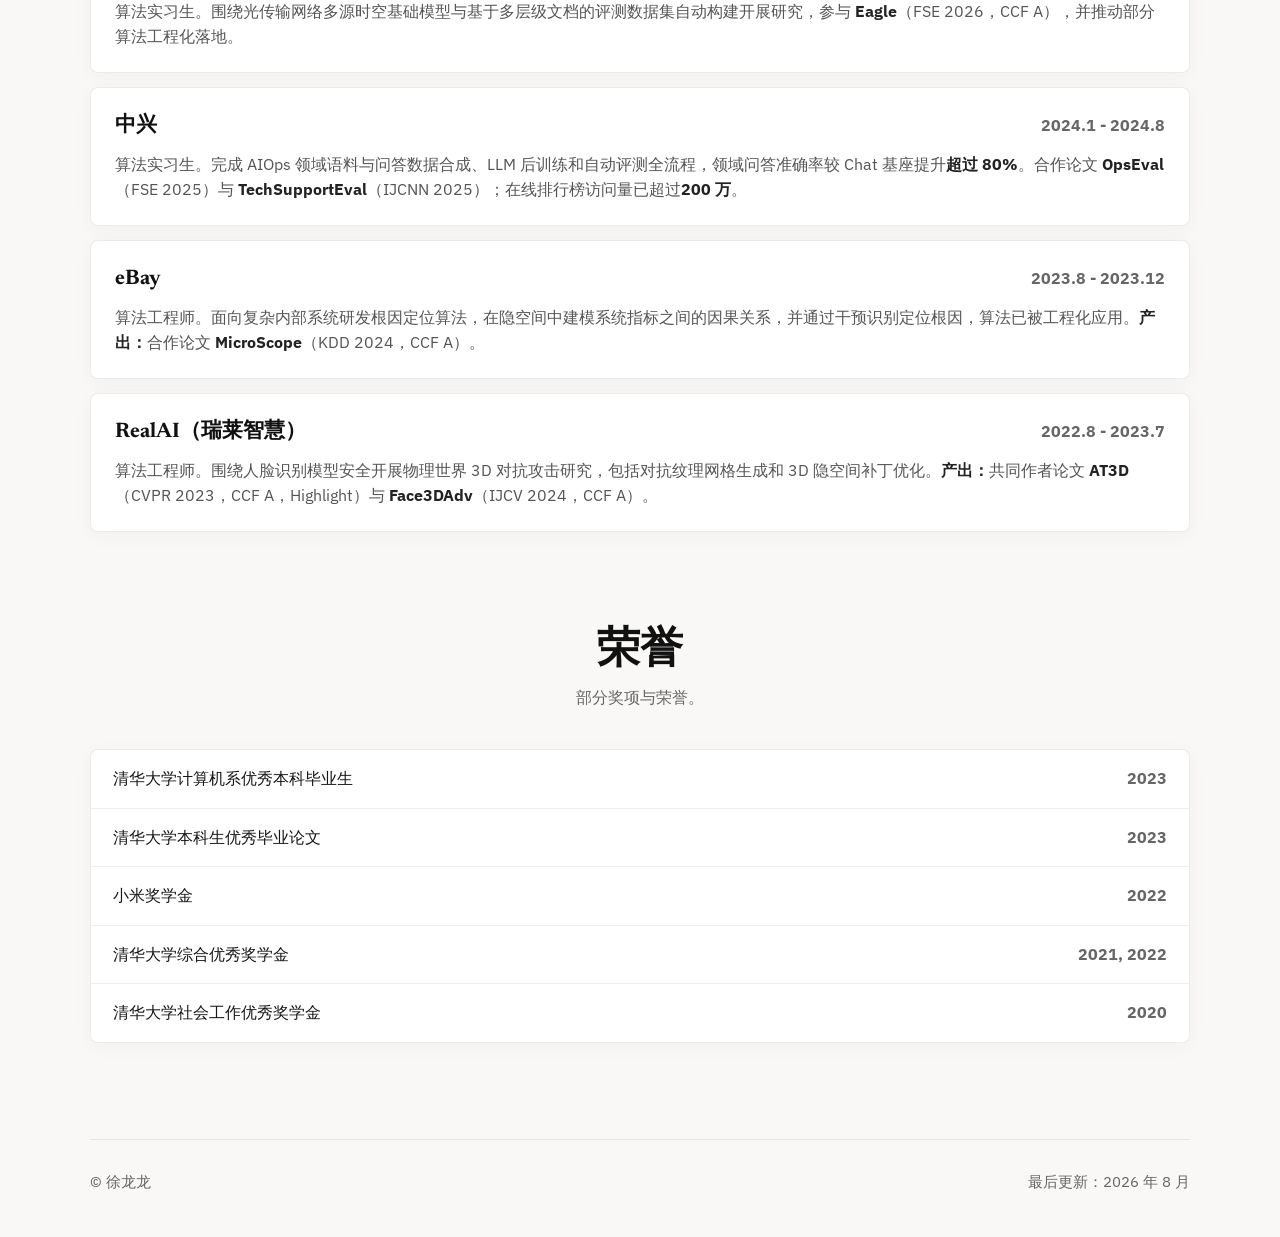
==== commit e209fda1: "Update profile from latest resume" ====
--- a/zh.html
+++ b/zh.html
@@ -101,7 +101,7 @@
         <div class="news-box">
           <div class="news-item">
             <span class="news-date">2026.8</span>
-            <span class="news-content"><strong>IntentAD</strong> 与 <strong>G2AD</strong> 分别投稿 ICSE 2027 和 在投；同时开展面向长程 Agentic RL Off-Policy 优化的 <strong>IPD</strong> 研究。</span>
+            <span class="news-content"><strong>IntentAD</strong> 与 <strong>G2AD</strong> 分别投稿 ICSE 2027 和 AAAI 2027；同时开展面向长程 Agentic RL Off-Policy 优化的 <strong>IPD</strong> 研究。</span>
           </div>
           <div class="news-item">
             <span class="news-date">2026.5</span>
@@ -135,7 +135,7 @@
           <article class="paper-card" id="pub-agentic">
             <div class="card-thumb tone-slate"><span>Agentic RL<br />Off-Policy</span></div>
             <div class="card-content">
-              <div class="meta-row"><span>进行中 · 拟投稿 在投</span><span>IPD 第一作者 · SIS 合作作者</span></div>
+              <div class="meta-row"><span>进行中 · 拟投稿 ICLR 2027</span><span>IPD 第一作者 · SIS 合作作者</span></div>
               <p class="focus-line"><span>研究方向</span><a href="#research">Agentic RL 与 Off-Policy 优化</a></p>
               <h3>面向 LLM 后训练与长程 Agent 的 Off-Policy 优化</h3>
               <p class="authors"><strong class="me">徐龙龙</strong>，合作作者</p>
@@ -157,7 +157,7 @@
           <article class="paper-card">
             <div class="card-thumb tone-purple"><span>主动<br />感知</span></div>
             <div class="card-content">
-              <div class="meta-row"><span>在投 · CCF A · 在投</span><span>第一作者</span></div>
+              <div class="meta-row"><span>AAAI 2027 · CCF A · 在投</span><span>第一作者</span></div>
               <p class="focus-line"><span>研究方向</span><a href="#research">多模态 LLM 后训练</a></p>
               <h3>G2AD：基于 VLM 主动感知的时间序列异常检测</h3>
               <p class="authors"><strong class="me">Longlong Xu</strong>, et al.</p>
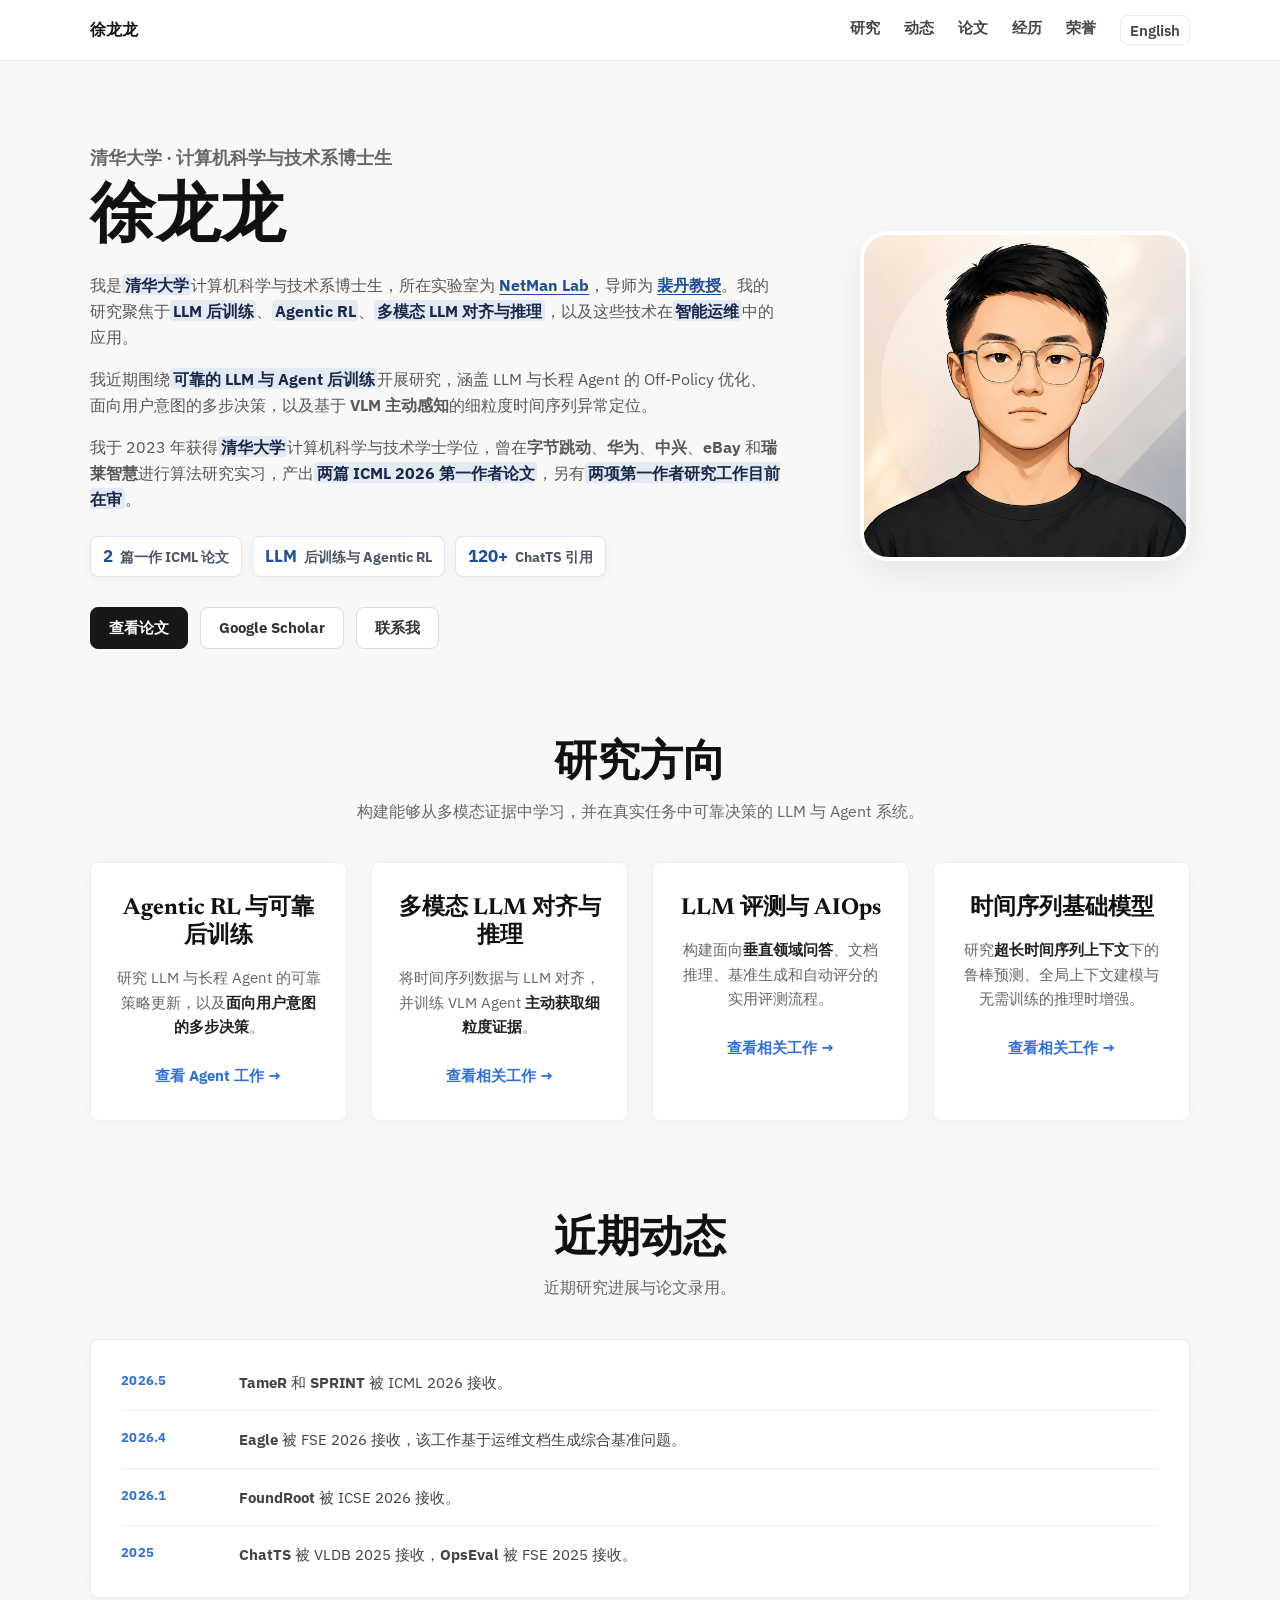
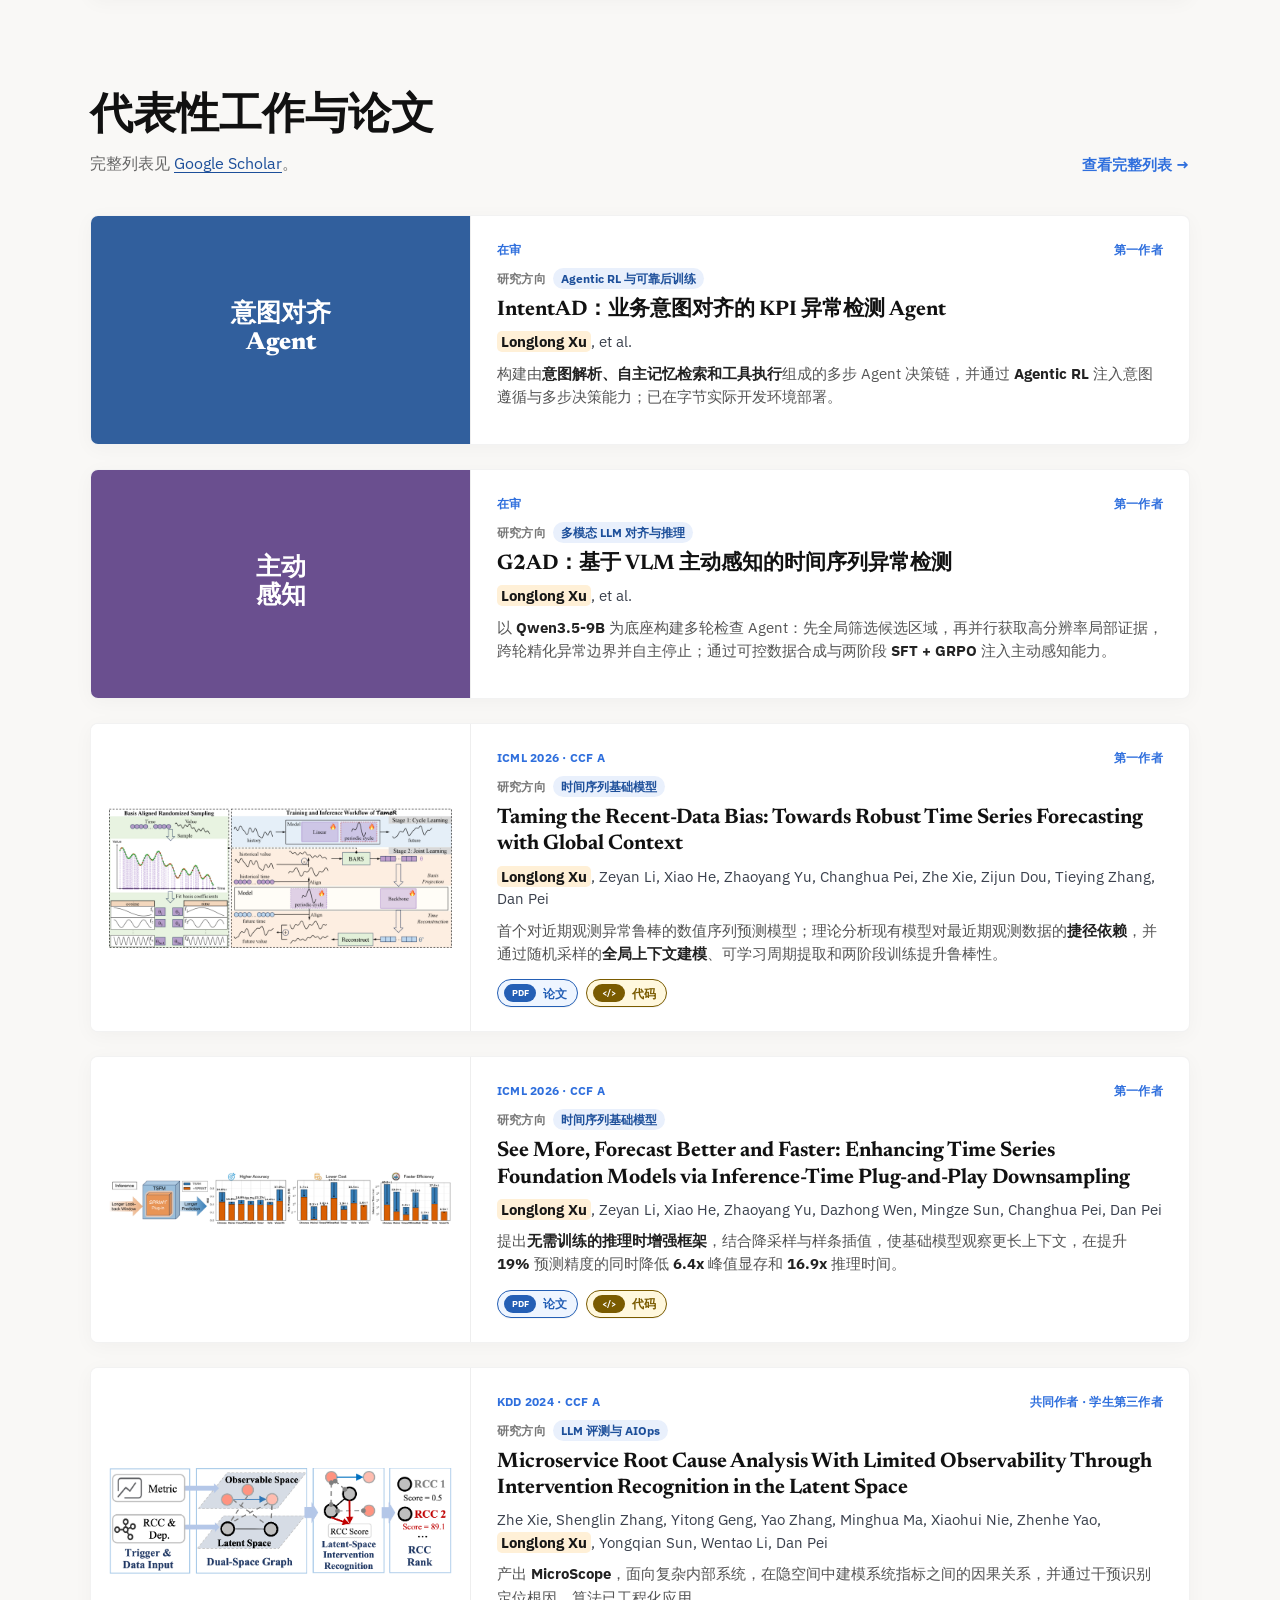
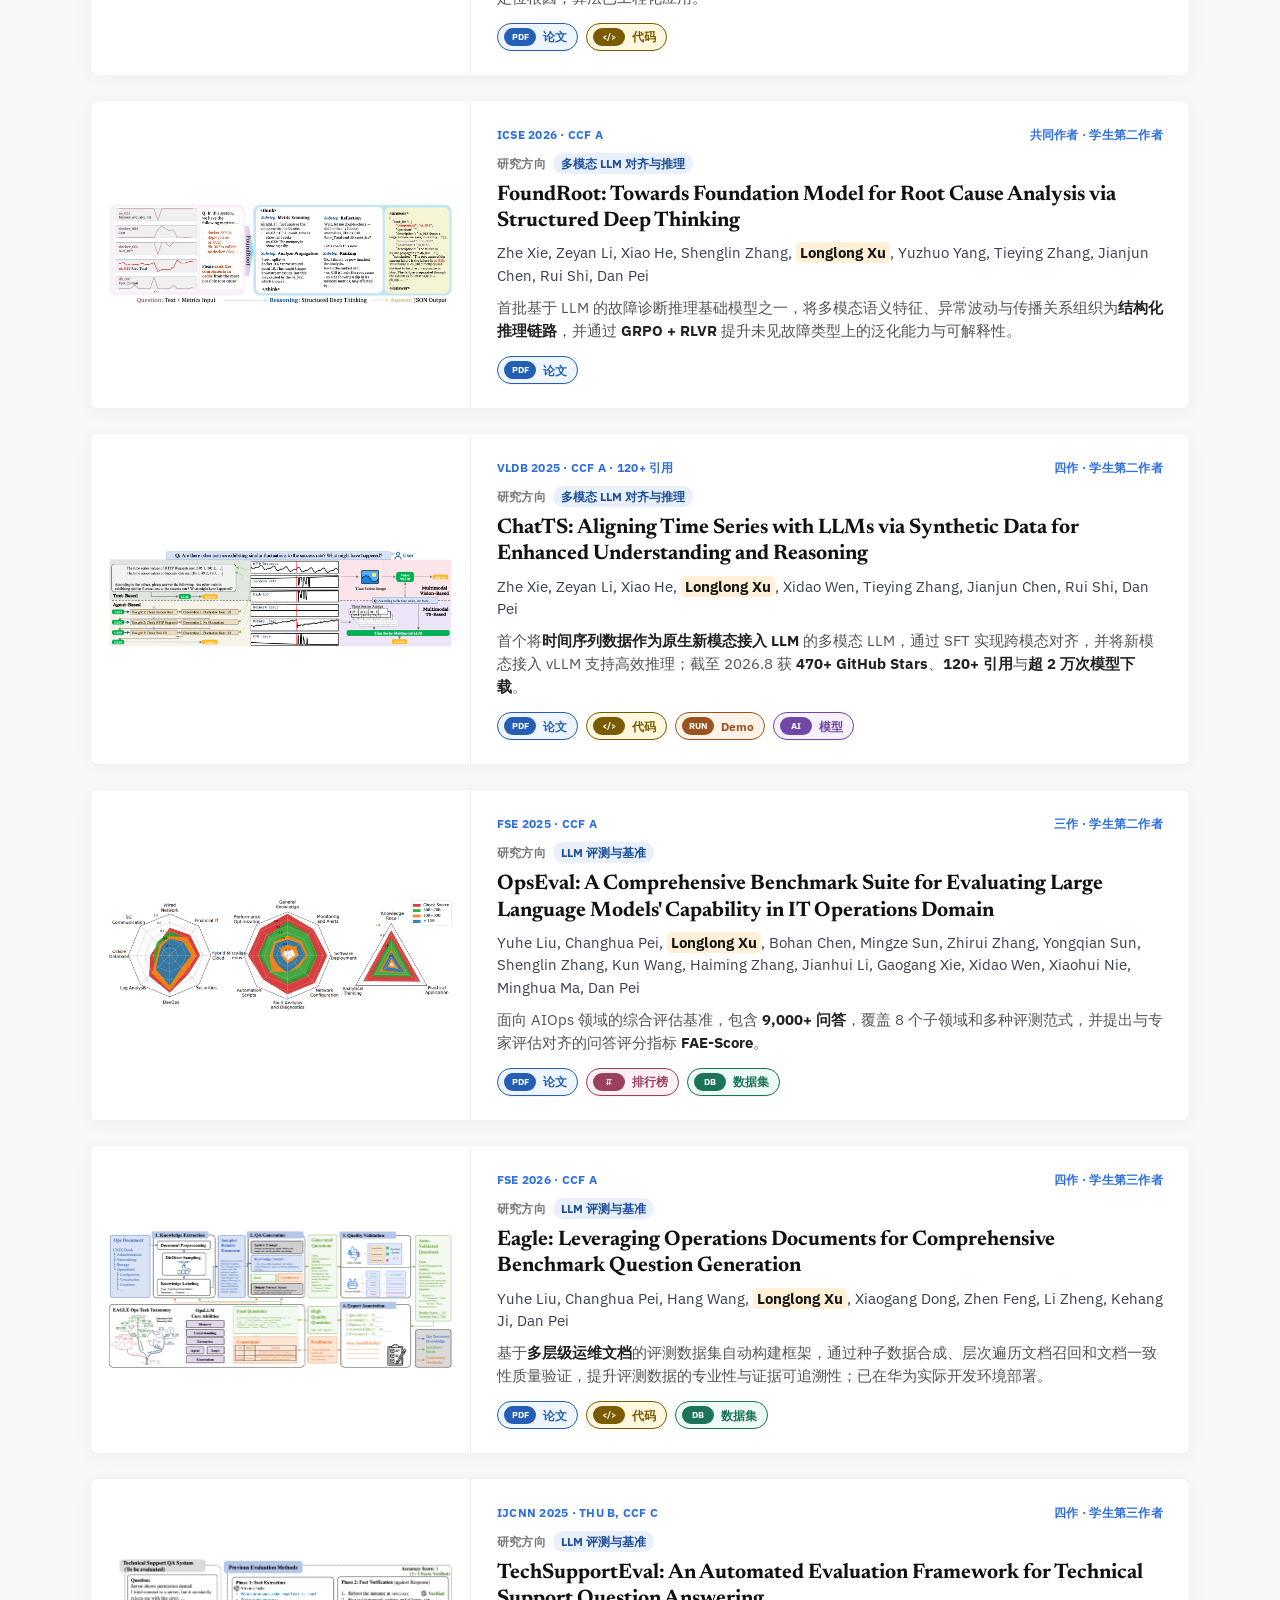
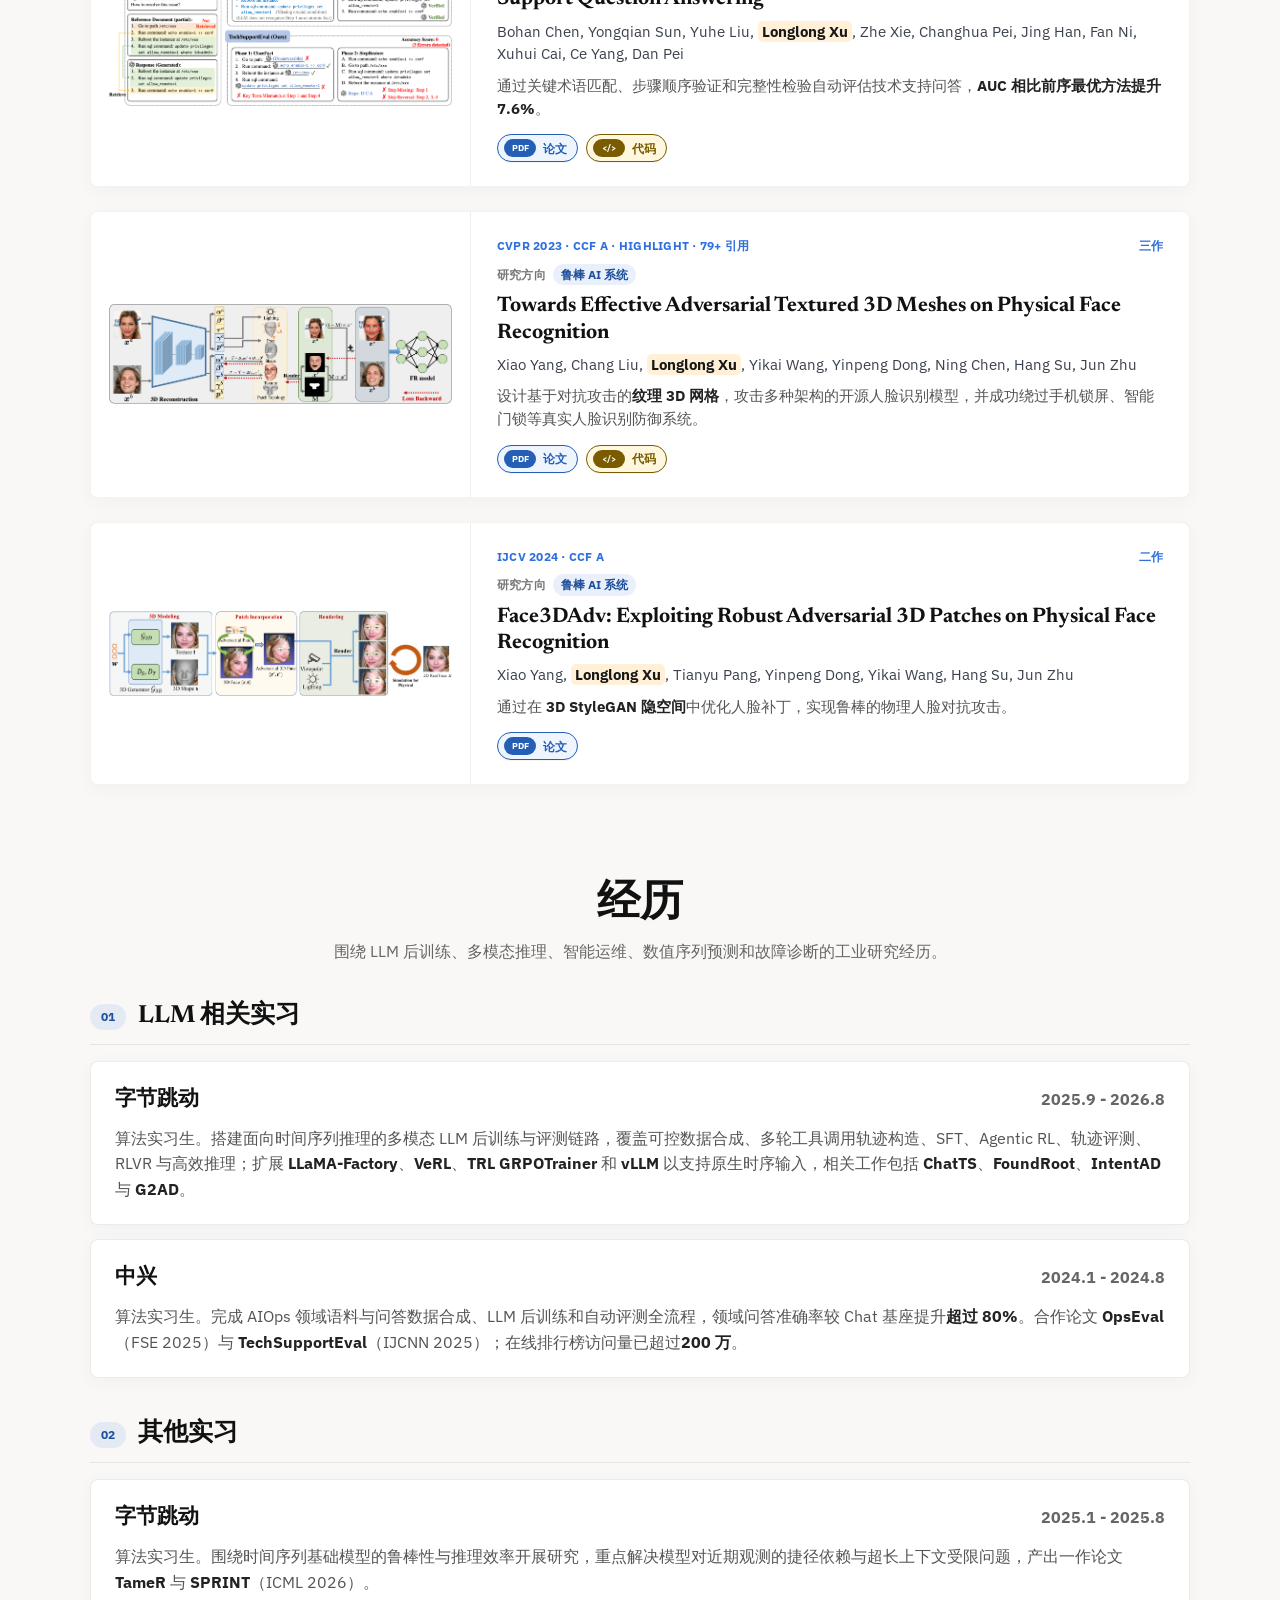
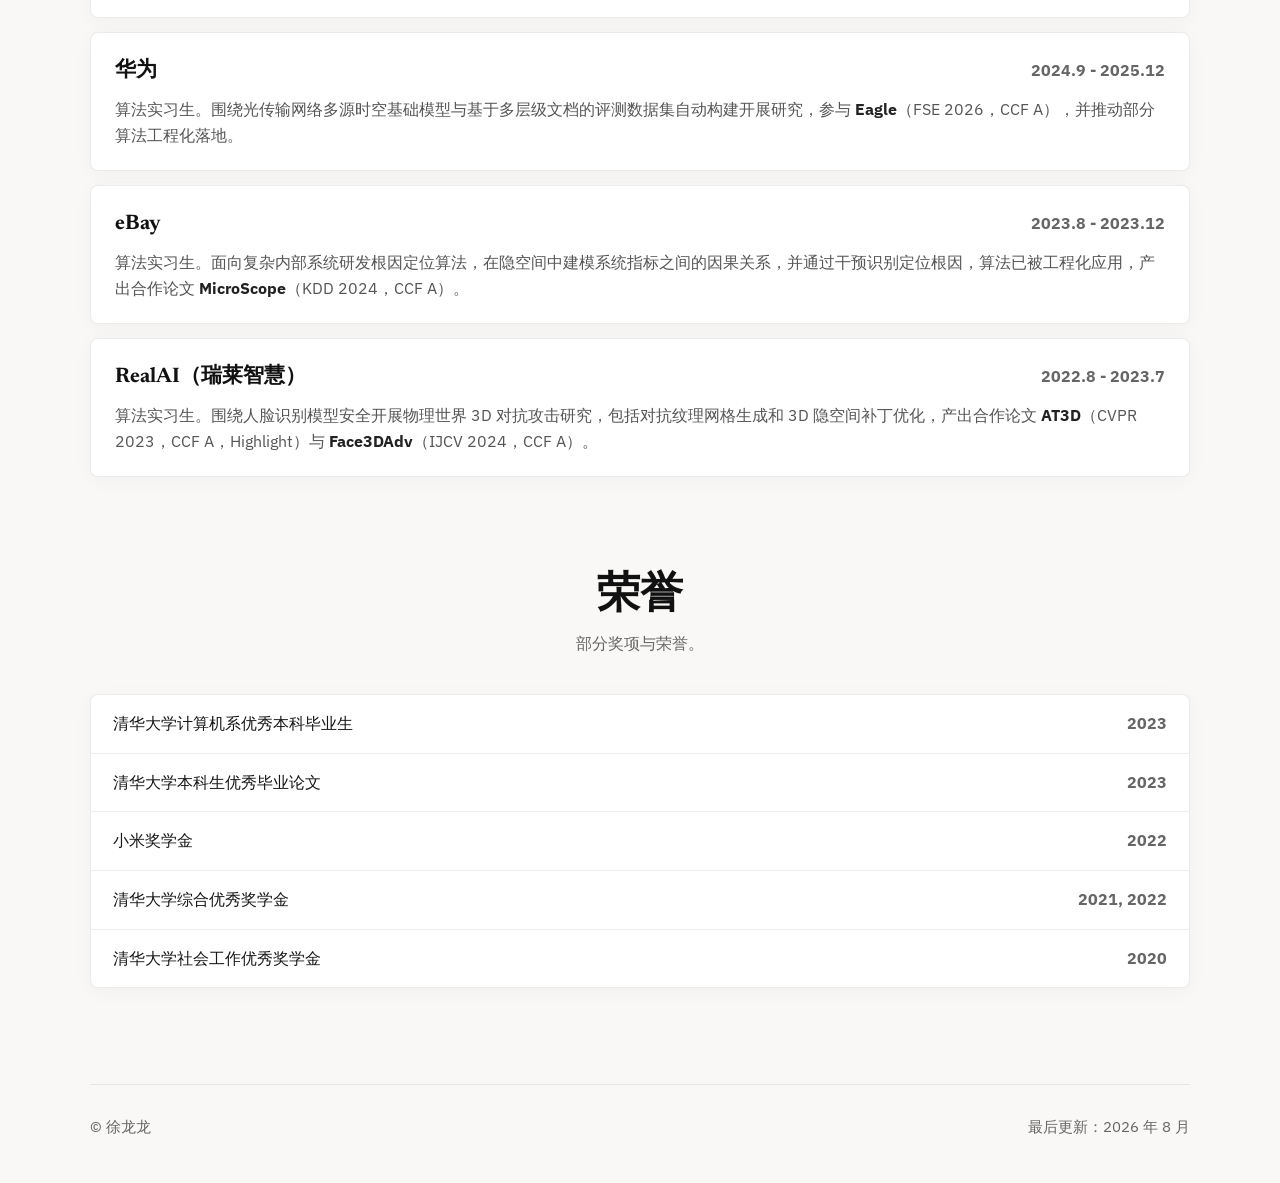
==== commit 52efda7b: "Refine public profile and remove CV files" ====
--- a/zh.html
+++ b/zh.html
@@ -11,7 +11,7 @@
     <link rel="preconnect" href="https://fonts.googleapis.com" />
     <link rel="preconnect" href="https://fonts.gstatic.com" crossorigin />
     <link href="https://fonts.googleapis.com/css2?family=IBM+Plex+Sans:wght@400;500;600;700&amp;family=Newsreader:opsz,wght@6..72,600;6..72,700;6..72,800&amp;display=swap" rel="stylesheet" />
-    <link rel="stylesheet" href="styles.css?v=20260830-1" />
+    <link rel="stylesheet" href="styles.css?v=20260830-2" />
   </head>
   <body>
     <header class="site-header">
@@ -39,20 +39,18 @@
             <a href="https://netman.aiops.org/~peidan/"><strong>裴丹教授</strong></a>。我的研究聚焦于<strong class="highlight">LLM 后训练</strong>、<strong class="highlight">Agentic RL</strong>、<strong class="highlight">多模态 LLM 对齐与推理</strong>，以及这些技术在<strong class="highlight">智能运维</strong>中的应用。
           </p>
           <p class="hero-bio">
-            我近期主要研究<strong class="highlight">LLM 与长程 Agent 的 Off-Policy 优化</strong>，包括面向 LLM 强化学习的选择性修正，以及长程交互中由历史决策累积的策略偏移；同时构建能够<strong>理解用户意图</strong>、自主检索记忆、调用工具并主动获取时序证据的多模态 Agent。
+            我近期围绕<strong class="highlight">可靠的 LLM 与 Agent 后训练</strong>开展研究，涵盖 LLM 与长程 Agent 的 Off-Policy 优化、面向用户意图的多步决策，以及基于 <strong>VLM 主动感知</strong>的细粒度时间序列异常定位。
           </p>
           <p class="hero-bio">
-            我于 2023 年获得<strong class="highlight">清华大学</strong>计算机科学与技术学士学位，曾在<strong>字节跳动</strong>、<strong>华为</strong>、<strong>中兴</strong>、<strong>eBay</strong> 和<strong>瑞莱智慧</strong>进行算法研究实习，产出<strong class="highlight">两篇 ICML 2026 第一作者论文</strong>和<strong class="highlight">两篇 CCF A 第一作者在投论文</strong>。
+            我于 2023 年获得<strong class="highlight">清华大学</strong>计算机科学与技术学士学位，曾在<strong>字节跳动</strong>、<strong>华为</strong>、<strong>中兴</strong>、<strong>eBay</strong> 和<strong>瑞莱智慧</strong>进行算法研究实习，产出<strong class="highlight">两篇 ICML 2026 第一作者论文</strong>，另有<strong class="highlight">两项第一作者研究工作目前在审</strong>。
           </p>
           <div class="hero-metrics" aria-label="研究亮点">
             <span><strong>2</strong> 篇一作 ICML 论文</span>
-            <span><strong>3</strong> 项一作 LLM / Agent 工作</span>
+            <span><strong>LLM</strong> 后训练与 Agentic RL</span>
             <span><strong>120+</strong> ChatTS 引用</span>
           </div>
           <div class="hero-links" aria-label="个人链接">
             <a class="button primary" href="#publications">查看论文</a>
-            <a class="button" href="assets/Xulonglong_zh_CN.pdf">中文简历</a>
-            <a class="button" href="assets/XuLonglong-en_US.pdf">英文简历</a>
             <a class="button" href="https://scholar.google.com/citations?user=f_3R4qEAAAAJ&amp;hl=en">Google Scholar</a>
             <a class="button" href="mailto:xull23@mails.tsinghua.edu.cn">联系我</a>
           </div>
@@ -66,19 +64,19 @@
         <div class="section-header research-header">
           <div class="research-copy">
             <h2>研究方向</h2>
-            <p>构建能够理解多模态证据、抵抗策略漂移，并在真实任务中可靠决策的 LLM 与 Agent 系统。</p>
+            <p>构建能够从多模态证据中学习，并在真实任务中可靠决策的 LLM 与 Agent 系统。</p>
           </div>
         </div>
         <div class="pillars-grid">
           <article class="pillar-card">
-            <h3>Agentic RL 与 Off-Policy 优化</h3>
-            <p>研究 policy lag、rollout 复用与历史轨迹偏移下，LLM 强化学习和<strong>长程 Agent 更新的可靠性</strong>。</p>
-            <a class="pillar-link" href="#pub-agentic">查看相关工作 →</a>
+            <h3>Agentic RL 与可靠后训练</h3>
+            <p>研究 LLM 与长程 Agent 的可靠策略更新，以及<strong>面向用户意图的多步决策</strong>。</p>
+            <a class="pillar-link" href="#pub-post-training">查看 Agent 工作 →</a>
           </article>
           <article class="pillar-card">
-            <h3>多模态 LLM 后训练</h3>
-            <p>对齐<strong>用户意图</strong>，并训练 Agent 自主检索记忆、调用工具和主动检查时间序列证据。</p>
-            <a class="pillar-link" href="#pub-post-training">查看相关工作 →</a>
+            <h3>多模态 LLM 对齐与推理</h3>
+            <p>将时间序列数据与 LLM 对齐，并训练 VLM Agent <strong>主动获取细粒度证据</strong>。</p>
+            <a class="pillar-link" href="#pub-active-perception">查看相关工作 →</a>
           </article>
           <article class="pillar-card">
             <h3>LLM 评测与 AIOps</h3>
@@ -99,10 +97,6 @@
           <p>近期研究进展与论文录用。</p>
         </div>
         <div class="news-box">
-          <div class="news-item">
-            <span class="news-date">2026.8</span>
-            <span class="news-content"><strong>IntentAD</strong> 与 <strong>G2AD</strong> 分别投稿 ICSE 2027 和 AAAI 2027；同时开展面向长程 Agentic RL Off-Policy 优化的 <strong>IPD</strong> 研究。</span>
-          </div>
           <div class="news-item">
             <span class="news-date">2026.5</span>
             <span class="news-content"><strong>TameR</strong> 和 <strong>SPRINT</strong> 被 ICML 2026 接收。</span>
@@ -132,33 +126,22 @@
         </div>
 
         <div class="paper-list">
-          <article class="paper-card" id="pub-agentic">
-            <div class="card-thumb tone-slate"><span>Agentic RL<br />Off-Policy</span></div>
-            <div class="card-content">
-              <div class="meta-row"><span>进行中 · 拟投稿 ICLR 2027</span><span>IPD 第一作者 · SIS 合作作者</span></div>
-              <p class="focus-line"><span>研究方向</span><a href="#research">Agentic RL 与 Off-Policy 优化</a></p>
-              <h3>面向 LLM 后训练与长程 Agent 的 Off-Policy 优化</h3>
-              <p class="authors"><strong class="me">徐龙龙</strong>，合作作者</p>
-              <p class="paper-desc"><strong>SIS</strong> 通过 token-level 拒绝采样，对 LLM 强化学习中的 off-policy token 进行选择性修正；<strong>Inherited Policy Drift（IPD）</strong>研究后续 Agent 更新如何继承历史决策累积的策略偏移，并综合当前 token 与历史 action 的偏移连续调整策略损失权重。</p>
-            </div>
-          </article>
-
           <article class="paper-card" id="pub-post-training">
             <div class="card-thumb tone-blue"><span>意图对齐<br />Agent</span></div>
             <div class="card-content">
-              <div class="meta-row"><span>ICSE 2027 · CCF A · 在投</span><span>第一作者</span></div>
-              <p class="focus-line"><span>研究方向</span><a href="#research">多模态 LLM 后训练</a></p>
+              <div class="meta-row"><span>在审</span><span>第一作者</span></div>
+              <p class="focus-line"><span>研究方向</span><a href="#research">Agentic RL 与可靠后训练</a></p>
               <h3>IntentAD：业务意图对齐的 KPI 异常检测 Agent</h3>
               <p class="authors"><strong class="me">Longlong Xu</strong>, et al.</p>
               <p class="paper-desc">构建由<strong>意图解析、自主记忆检索和工具执行</strong>组成的多步 Agent 决策链，并通过 <strong>Agentic RL</strong> 注入意图遵循与多步决策能力；已在字节实际开发环境部署。</p>
             </div>
           </article>
 
-          <article class="paper-card">
+          <article class="paper-card" id="pub-active-perception">
             <div class="card-thumb tone-purple"><span>主动<br />感知</span></div>
             <div class="card-content">
-              <div class="meta-row"><span>AAAI 2027 · CCF A · 在投</span><span>第一作者</span></div>
-              <p class="focus-line"><span>研究方向</span><a href="#research">多模态 LLM 后训练</a></p>
+              <div class="meta-row"><span>在审</span><span>第一作者</span></div>
+              <p class="focus-line"><span>研究方向</span><a href="#research">多模态 LLM 对齐与推理</a></p>
               <h3>G2AD：基于 VLM 主动感知的时间序列异常检测</h3>
               <p class="authors"><strong class="me">Longlong Xu</strong>, et al.</p>
               <p class="paper-desc">以 <strong>Qwen3.5-9B</strong> 为底座构建多轮检查 Agent：先全局筛选候选区域，再并行获取高分辨率局部证据，跨轮精化异常边界并自主停止；通过可控数据合成与两阶段 <strong>SFT + GRPO</strong> 注入主动感知能力。</p>
@@ -205,7 +188,7 @@
             <div class="card-thumb"><img src="assets/publications/generated/foundroot.png" alt="FoundRoot 结构化深度思考框架图。" /></div>
             <div class="card-content">
               <div class="meta-row"><span>ICSE 2026 · CCF A</span><span>共同作者 · 学生第二作者</span></div>
-              <p class="focus-line"><span>研究方向</span><a href="#research">多模态 LLM 后训练</a></p>
+              <p class="focus-line"><span>研究方向</span><a href="#research">多模态 LLM 对齐与推理</a></p>
               <h3>FoundRoot: Towards Foundation Model for Root Cause Analysis via Structured Deep Thinking</h3>
               <p class="authors">Zhe Xie, Zeyan Li, Xiao He, Shenglin Zhang, <strong class="me">Longlong Xu</strong>, Yuzhuo Yang, Tieying Zhang, Jianjun Chen, Rui Shi, Dan Pei</p>
               <p class="paper-desc">首批基于 LLM 的故障诊断推理基础模型之一，将多模态语义特征、异常波动与传播关系组织为<strong>结构化推理链路</strong>，并通过 <strong>GRPO + RLVR</strong> 提升未见故障类型上的泛化能力与可解释性。</p>
@@ -217,7 +200,7 @@
             <div class="card-thumb"><img src="assets/publications/generated/chatts.png" alt="ChatTS 时间序列多模态大语言模型框架图。" /></div>
             <div class="card-content">
               <div class="meta-row"><span>VLDB 2025 · CCF A · 120+ 引用</span><span>四作 · 学生第二作者</span></div>
-              <p class="focus-line"><span>研究方向</span><a href="#research">多模态 LLM 后训练</a></p>
+              <p class="focus-line"><span>研究方向</span><a href="#research">多模态 LLM 对齐与推理</a></p>
               <h3>ChatTS: Aligning Time Series with LLMs via Synthetic Data for Enhanced Understanding and Reasoning</h3>
               <p class="authors">Zhe Xie, Zeyan Li, Xiao He, <strong class="me">Longlong Xu</strong>, Xidao Wen, Tieying Zhang, Jianjun Chen, Rui Shi, Dan Pei</p>
               <p class="paper-desc">首个将<strong>时间序列数据作为原生新模态接入 LLM</strong> 的多模态 LLM，通过 SFT 实现跨模态对齐，并将新模态接入 vLLM 支持高效推理；截至 2026.8 获 <strong>470+ GitHub Stars</strong>、<strong>120+ 引用</strong>与<strong>超 2 万次模型下载</strong>。</p>
@@ -292,27 +275,42 @@
           <h2>经历</h2>
           <p>围绕 LLM 后训练、多模态推理、智能运维、数值序列预测和故障诊断的工业研究经历。</p>
         </div>
-        <div class="experience-list">
-          <article>
-            <div class="row-heading"><h3>字节跳动</h3><span>2025.1 - 2026.8</span></div>
-            <p>算法实习生。搭建面向时间序列推理的多模态 LLM 后训练与评测链路，覆盖原生新模态对齐、可控轨迹合成、Agentic RL、多轮工具调用、RLVR 与高效推理。<strong>产出：</strong>一作 <strong>TameR</strong>、<strong>SPRINT</strong>（ICML 2026）及在投工作 <strong>IntentAD</strong>、<strong>G2AD</strong>，合作论文 <strong>ChatTS</strong>（VLDB 2025）与 <strong>FoundRoot</strong>（ICSE 2026）。</p>
-          </article>
-          <article>
-            <div class="row-heading"><h3>华为</h3><span>2024.9 - 2025.12</span></div>
-            <p>算法实习生。围绕光传输网络多源时空基础模型与基于多层级文档的评测数据集自动构建开展研究，参与 <strong>Eagle</strong>（FSE 2026，CCF A），并推动部分算法工程化落地。</p>
-          </article>
-          <article>
-            <div class="row-heading"><h3>中兴</h3><span>2024.1 - 2024.8</span></div>
-            <p>算法实习生。完成 AIOps 领域语料与问答数据合成、LLM 后训练和自动评测全流程，领域问答准确率较 Chat 基座提升<strong>超过 80%</strong>。合作论文 <strong>OpsEval</strong>（FSE 2025）与 <strong>TechSupportEval</strong>（IJCNN 2025）；在线排行榜访问量已超过<strong>200 万</strong>。</p>
-          </article>
-          <article>
-            <div class="row-heading"><h3>eBay</h3><span>2023.8 - 2023.12</span></div>
-            <p>算法工程师。面向复杂内部系统研发根因定位算法，在隐空间中建模系统指标之间的因果关系，并通过干预识别定位根因，算法已被工程化应用。<strong>产出：</strong>合作论文 <strong>MicroScope</strong>（KDD 2024，CCF A）。</p>
-          </article>
-          <article>
-            <div class="row-heading"><h3>RealAI（瑞莱智慧）</h3><span>2022.8 - 2023.7</span></div>
-            <p>算法工程师。围绕人脸识别模型安全开展物理世界 3D 对抗攻击研究，包括对抗纹理网格生成和 3D 隐空间补丁优化。<strong>产出：</strong>共同作者论文 <strong>AT3D</strong>（CVPR 2023，CCF A，Highlight）与 <strong>Face3DAdv</strong>（IJCV 2024，CCF A）。</p>
-          </article>
+        <div class="experience-groups">
+          <section class="experience-group" aria-labelledby="experience-llm">
+            <h3 class="experience-group-title" id="experience-llm"><span>01</span> LLM 相关实习</h3>
+            <div class="experience-list">
+              <article>
+                <div class="row-heading"><h3>字节跳动</h3><span>2025.9 - 2026.8</span></div>
+                <p>算法实习生。搭建面向时间序列推理的多模态 LLM 后训练与评测链路，覆盖可控数据合成、多轮工具调用轨迹构造、SFT、Agentic RL、轨迹评测、RLVR 与高效推理；扩展 <strong>LLaMA-Factory</strong>、<strong>VeRL</strong>、<strong>TRL GRPOTrainer</strong> 和 <strong>vLLM</strong> 以支持原生时序输入，相关工作包括 <strong>ChatTS</strong>、<strong>FoundRoot</strong>、<strong>IntentAD</strong> 与 <strong>G2AD</strong>。</p>
+              </article>
+              <article>
+                <div class="row-heading"><h3>中兴</h3><span>2024.1 - 2024.8</span></div>
+                <p>算法实习生。完成 AIOps 领域语料与问答数据合成、LLM 后训练和自动评测全流程，领域问答准确率较 Chat 基座提升<strong>超过 80%</strong>。合作论文 <strong>OpsEval</strong>（FSE 2025）与 <strong>TechSupportEval</strong>（IJCNN 2025）；在线排行榜访问量已超过<strong>200 万</strong>。</p>
+              </article>
+            </div>
+          </section>
+
+          <section class="experience-group" aria-labelledby="experience-other">
+            <h3 class="experience-group-title" id="experience-other"><span>02</span> 其他实习</h3>
+            <div class="experience-list">
+              <article>
+                <div class="row-heading"><h3>字节跳动</h3><span>2025.1 - 2025.8</span></div>
+                <p>算法实习生。围绕时间序列基础模型的鲁棒性与推理效率开展研究，重点解决模型对近期观测的捷径依赖与超长上下文受限问题，产出一作论文 <strong>TameR</strong> 与 <strong>SPRINT</strong>（ICML 2026）。</p>
+              </article>
+              <article>
+                <div class="row-heading"><h3>华为</h3><span>2024.9 - 2025.12</span></div>
+                <p>算法实习生。围绕光传输网络多源时空基础模型与基于多层级文档的评测数据集自动构建开展研究，参与 <strong>Eagle</strong>（FSE 2026，CCF A），并推动部分算法工程化落地。</p>
+              </article>
+              <article>
+                <div class="row-heading"><h3>eBay</h3><span>2023.8 - 2023.12</span></div>
+                <p>算法实习生。面向复杂内部系统研发根因定位算法，在隐空间中建模系统指标之间的因果关系，并通过干预识别定位根因，算法已被工程化应用，产出合作论文 <strong>MicroScope</strong>（KDD 2024，CCF A）。</p>
+              </article>
+              <article>
+                <div class="row-heading"><h3>RealAI（瑞莱智慧）</h3><span>2022.8 - 2023.7</span></div>
+                <p>算法实习生。围绕人脸识别模型安全开展物理世界 3D 对抗攻击研究，包括对抗纹理网格生成和 3D 隐空间补丁优化，产出合作论文 <strong>AT3D</strong>（CVPR 2023，CCF A，Highlight）与 <strong>Face3DAdv</strong>（IJCV 2024，CCF A）。</p>
+              </article>
+            </div>
+          </section>
         </div>
       </section>
 
--- a/styles.css
+++ b/styles.css
@@ -638,6 +638,40 @@
   gap: 14px;
 }
 
+.experience-groups {
+  display: grid;
+  gap: 42px;
+}
+
+.experience-group {
+  scroll-margin-top: 96px;
+}
+
+.experience-group-title {
+  display: flex;
+  align-items: center;
+  gap: 12px;
+  margin: 0 0 16px;
+  padding-bottom: 12px;
+  border-bottom: 1px solid var(--line);
+  font-size: 1.55rem;
+  line-height: 1.2;
+}
+
+.experience-group-title span {
+  display: inline-grid;
+  min-width: 36px;
+  height: 26px;
+  place-items: center;
+  border-radius: 999px;
+  background: rgba(47, 111, 221, 0.1);
+  color: var(--accent-dark);
+  font-family: "IBM Plex Sans", ui-sans-serif, system-ui, sans-serif;
+  font-size: 0.72rem;
+  font-weight: 850;
+  letter-spacing: 0.04em;
+}
+
 .experience-list article {
   padding: 22px 24px;
 }
@@ -787,6 +821,14 @@
     scroll-margin-top: 0;
   }
 
+  .experience-groups {
+    gap: 34px;
+  }
+
+  .experience-group-title {
+    font-size: 1.38rem;
+  }
+
   .paper-card {
     scroll-margin-top: 0;
   }
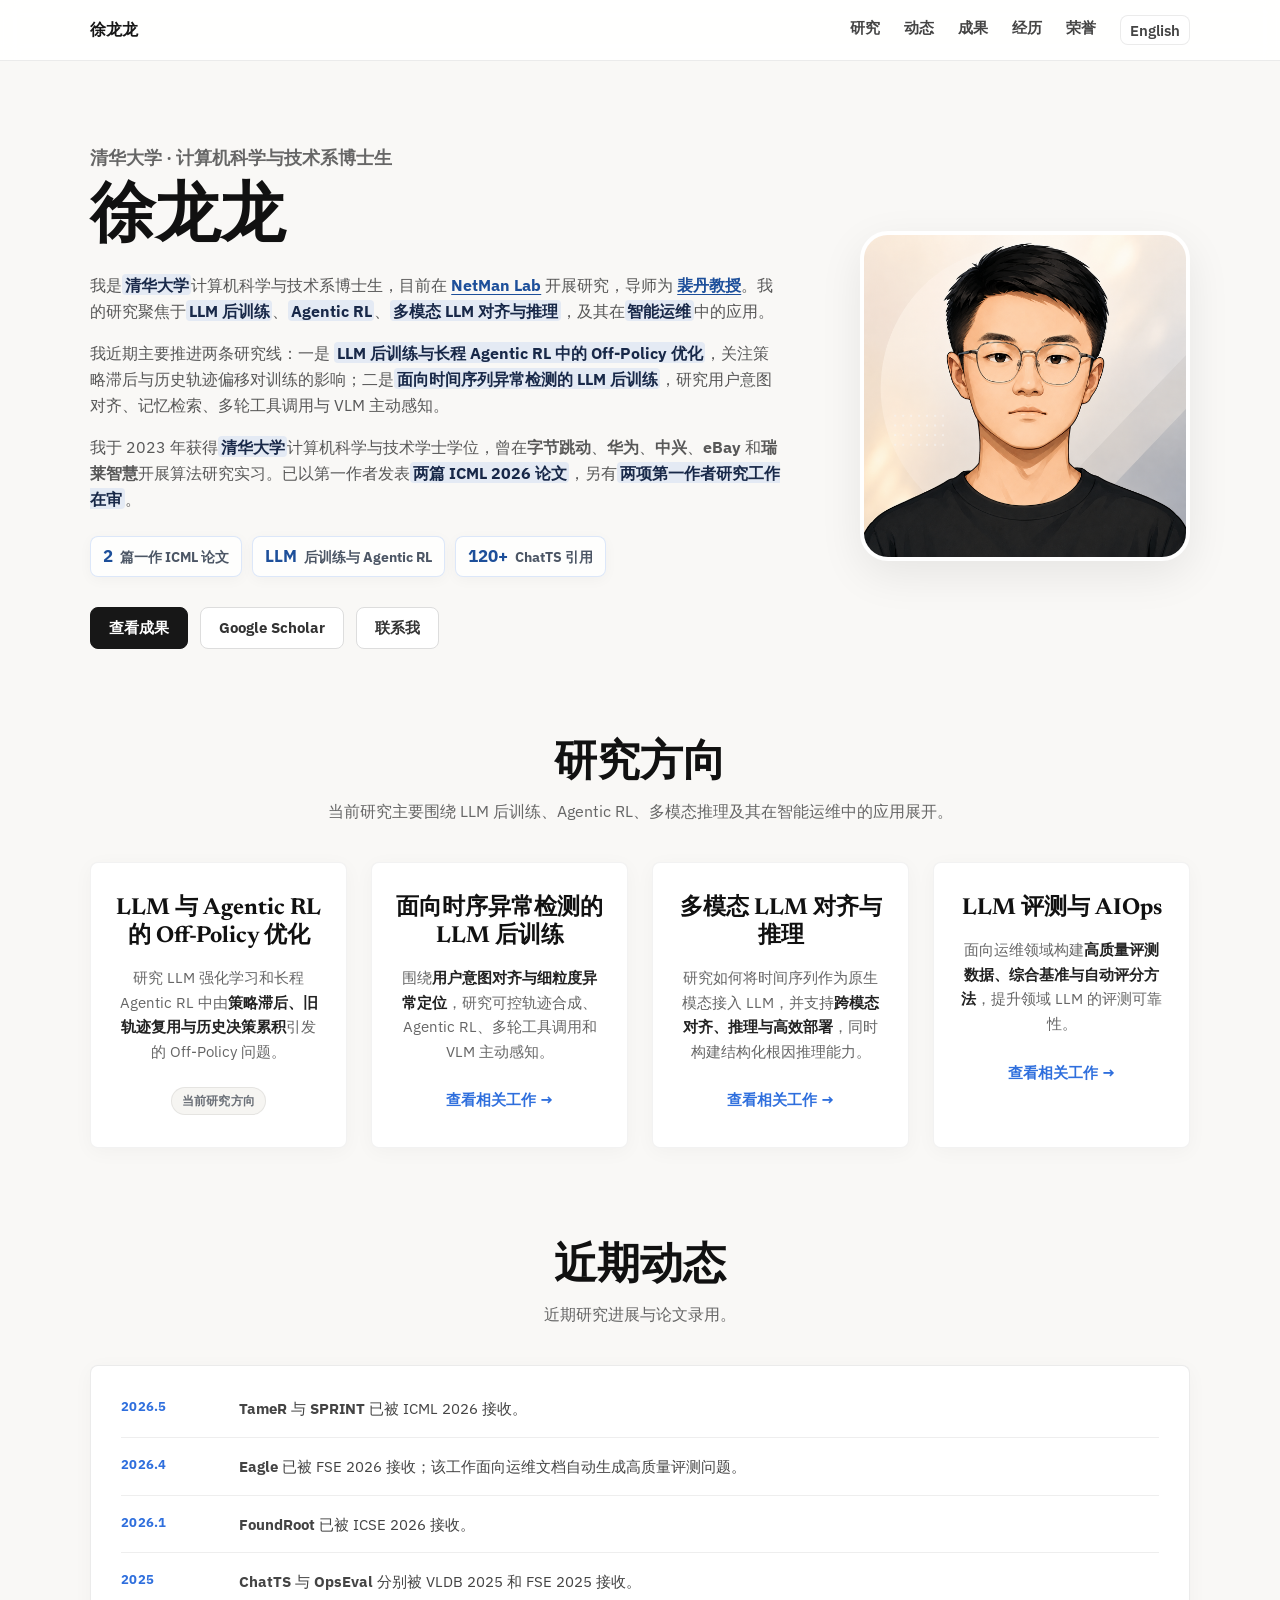
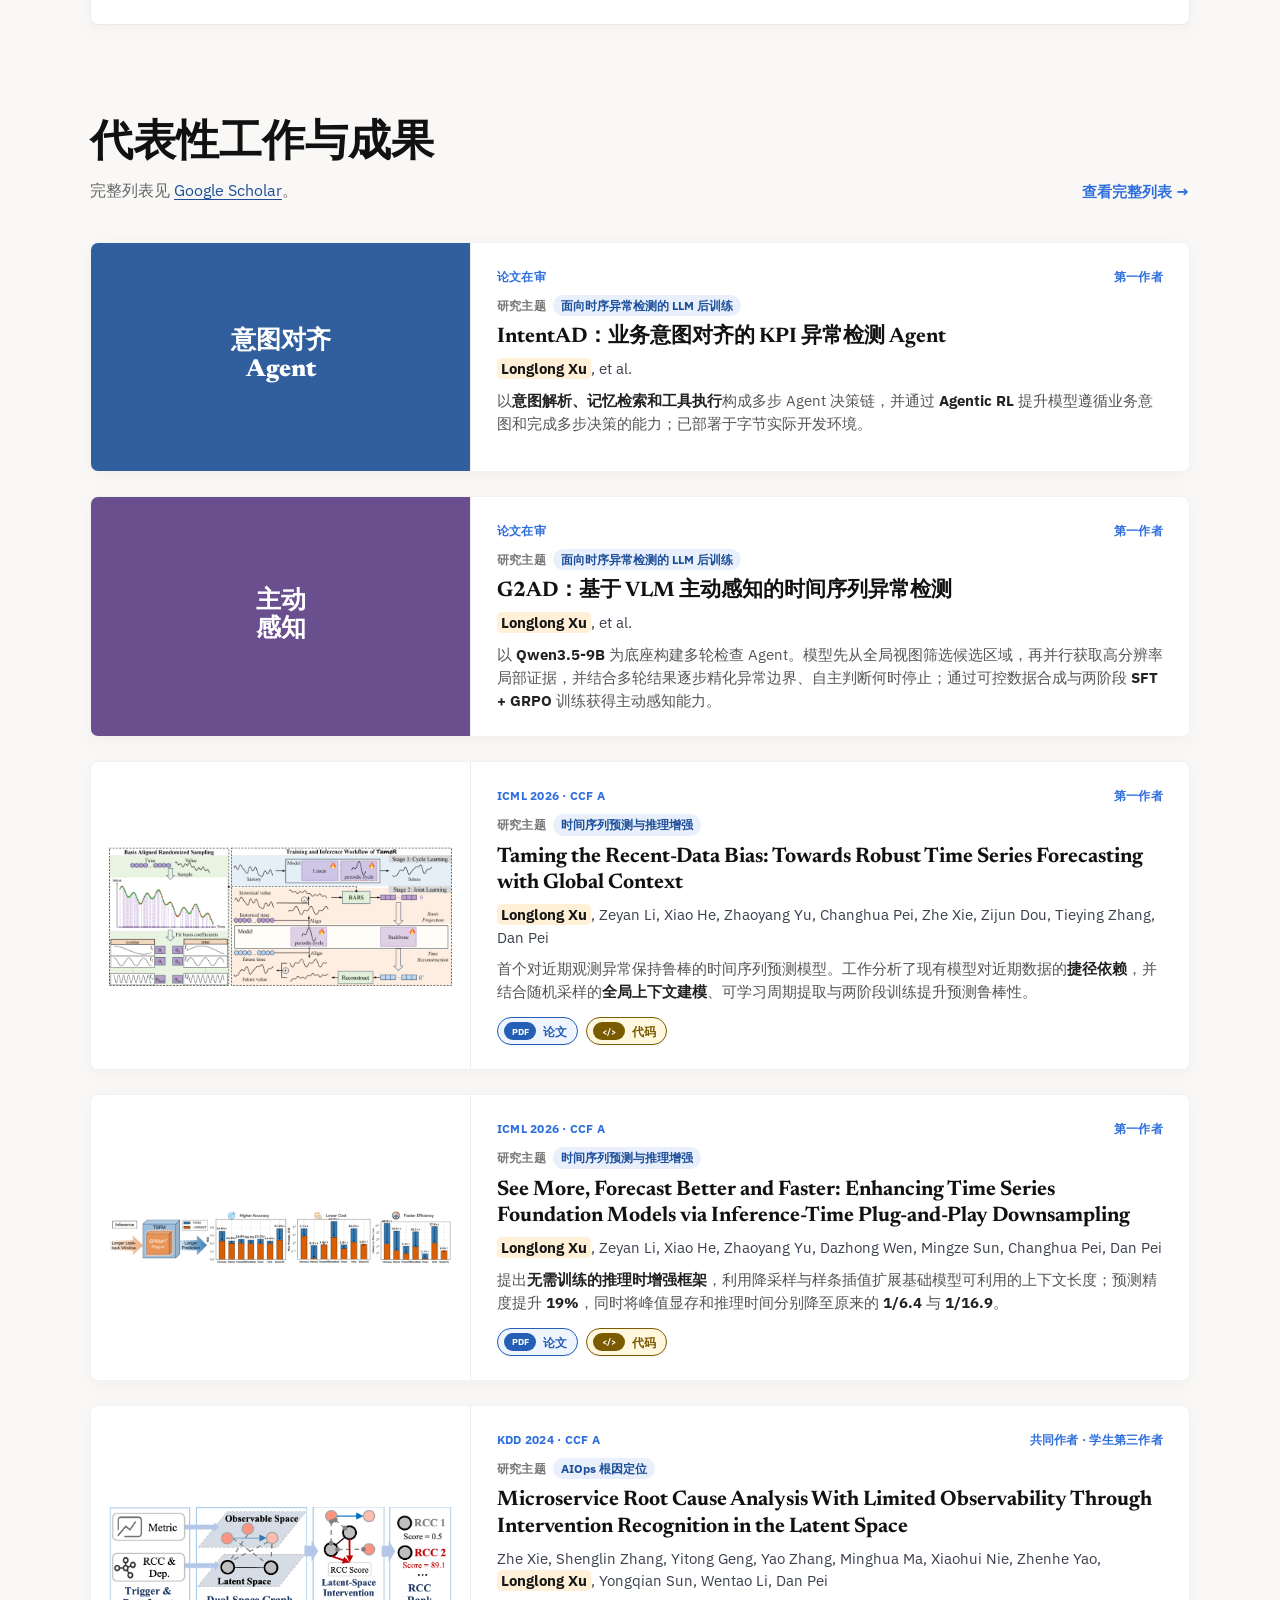
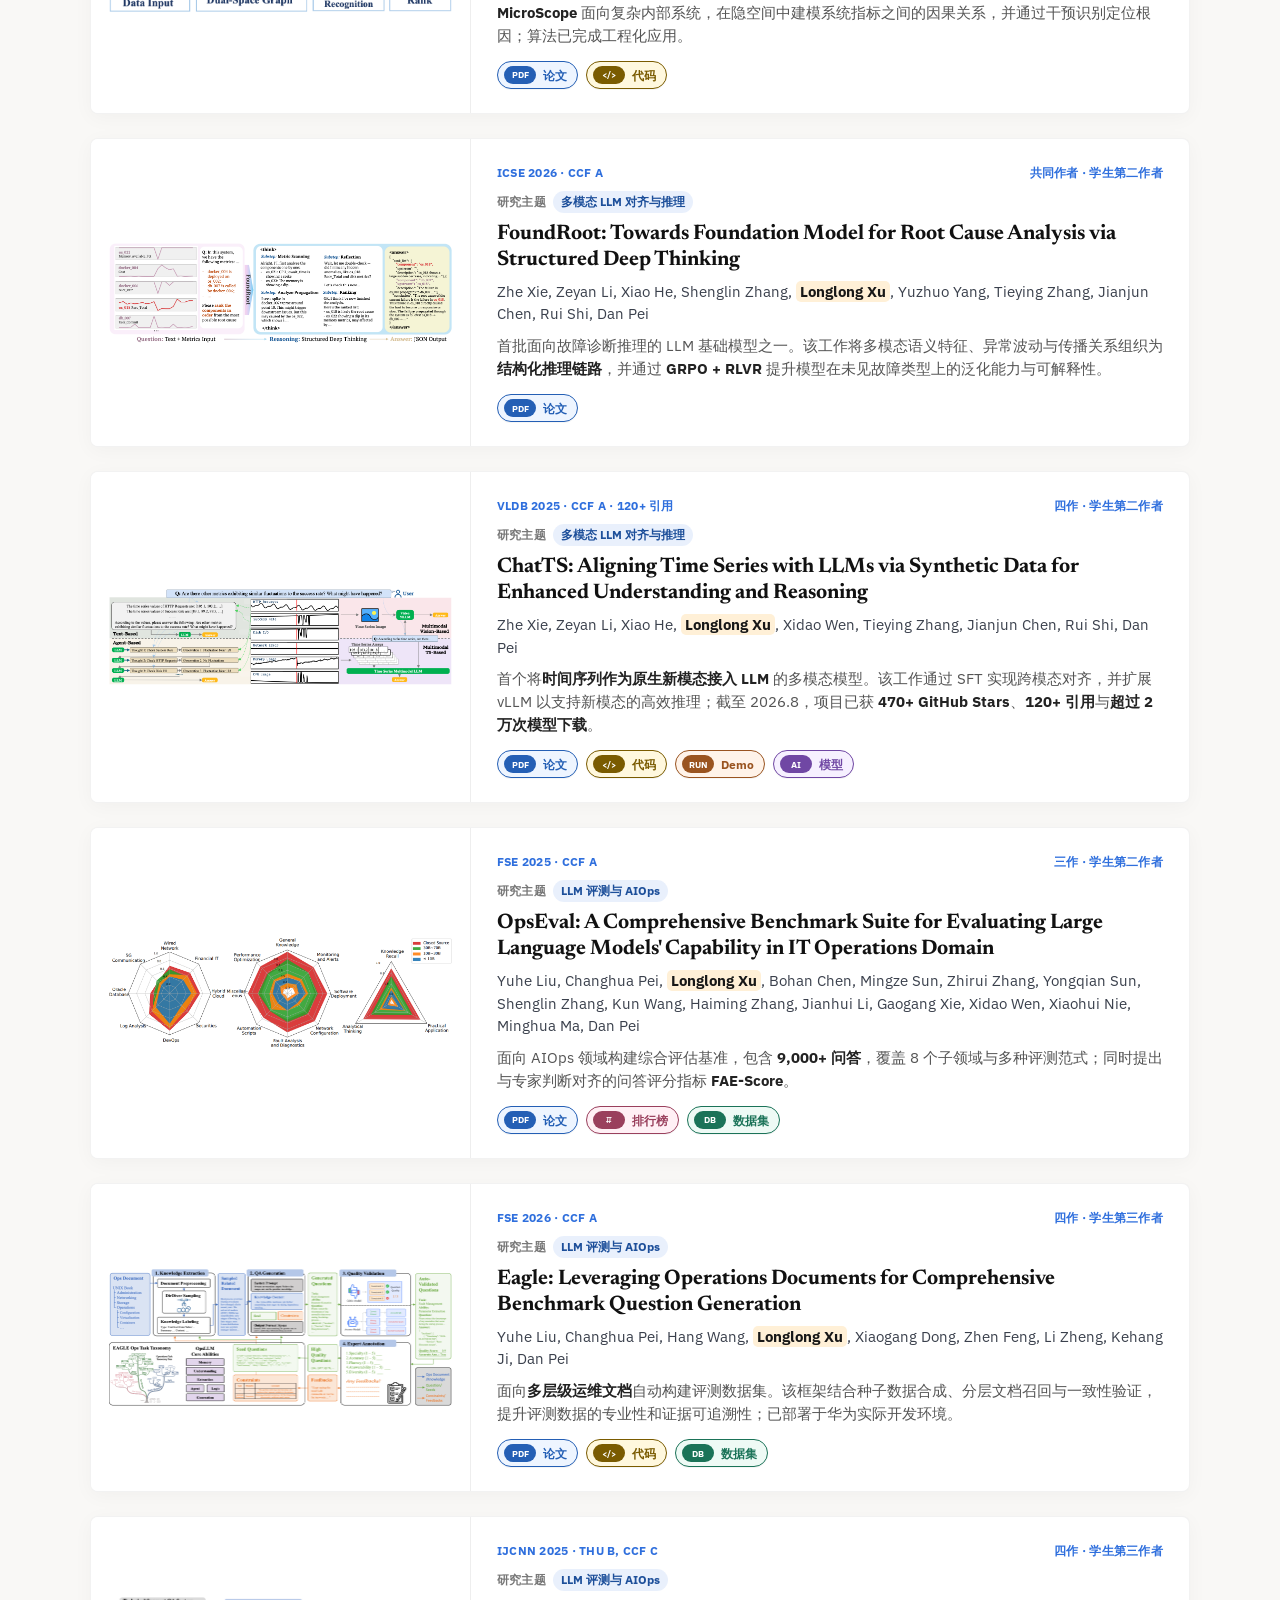
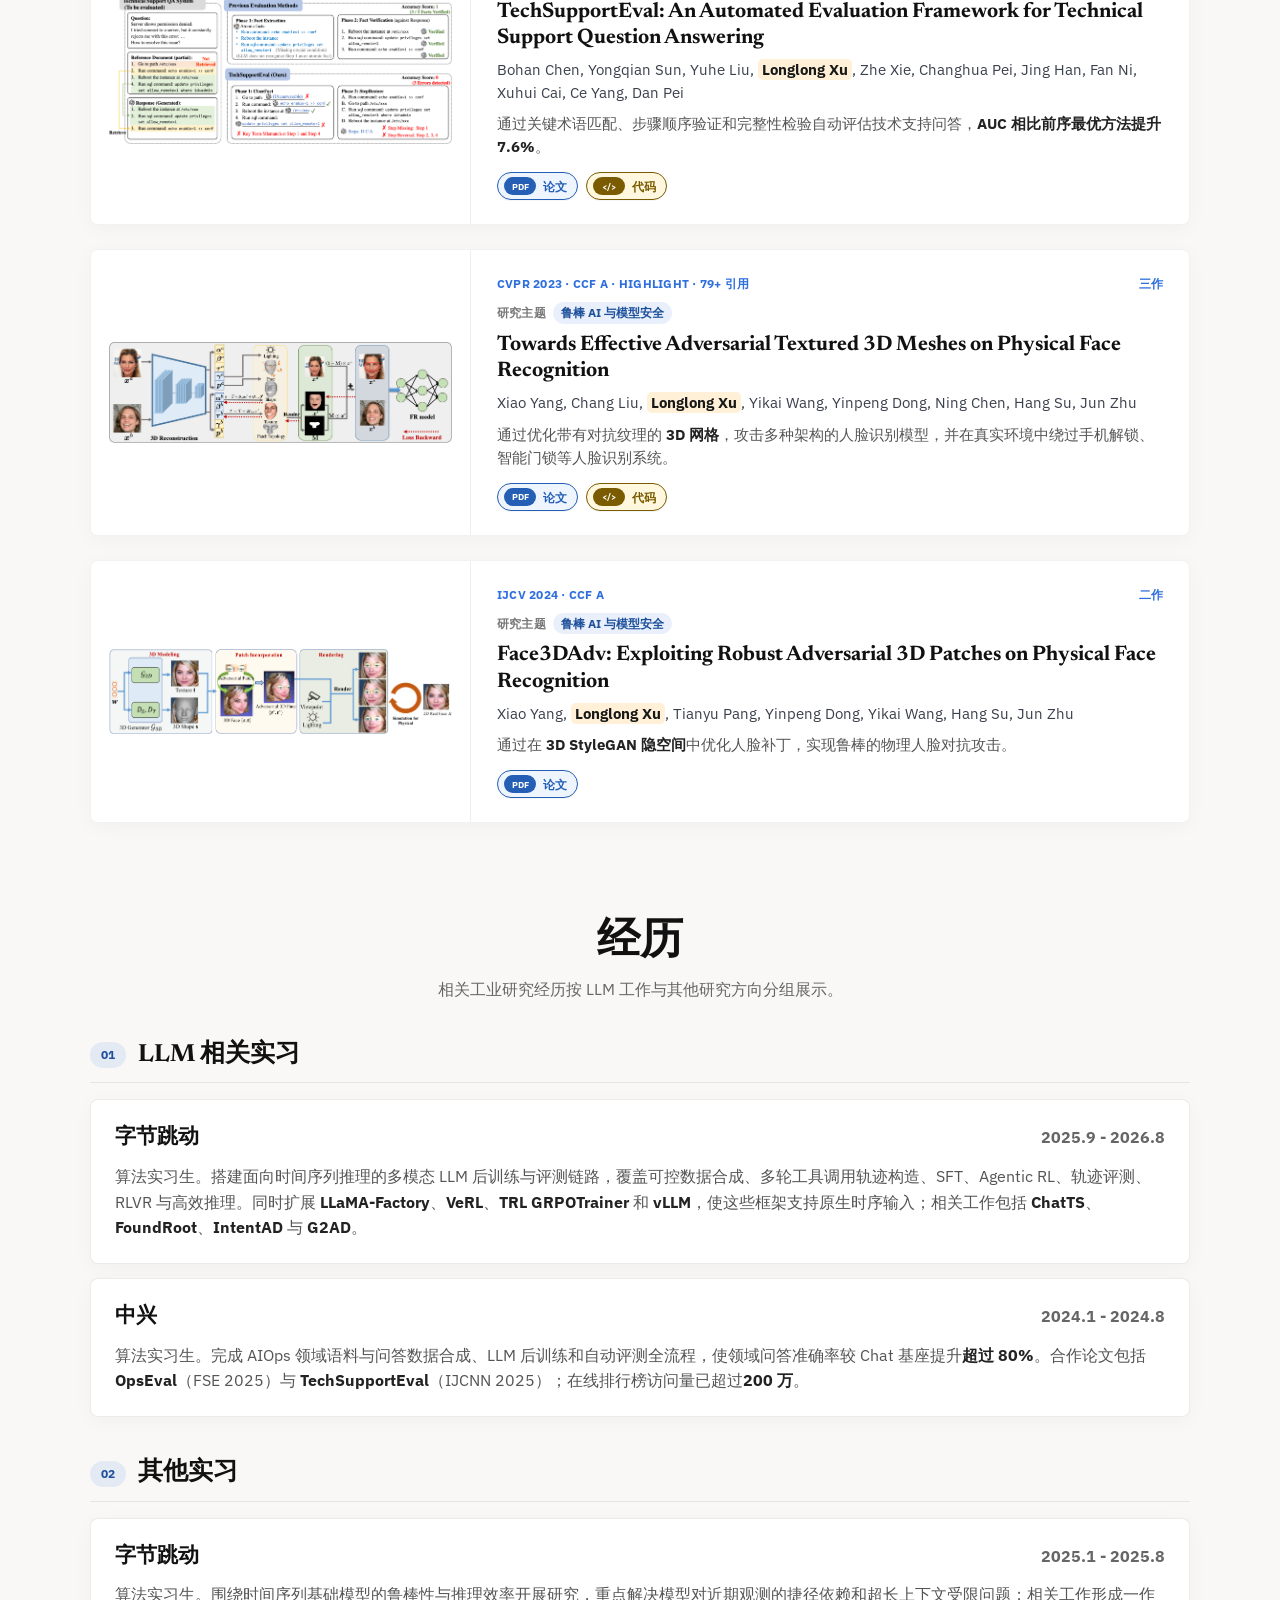
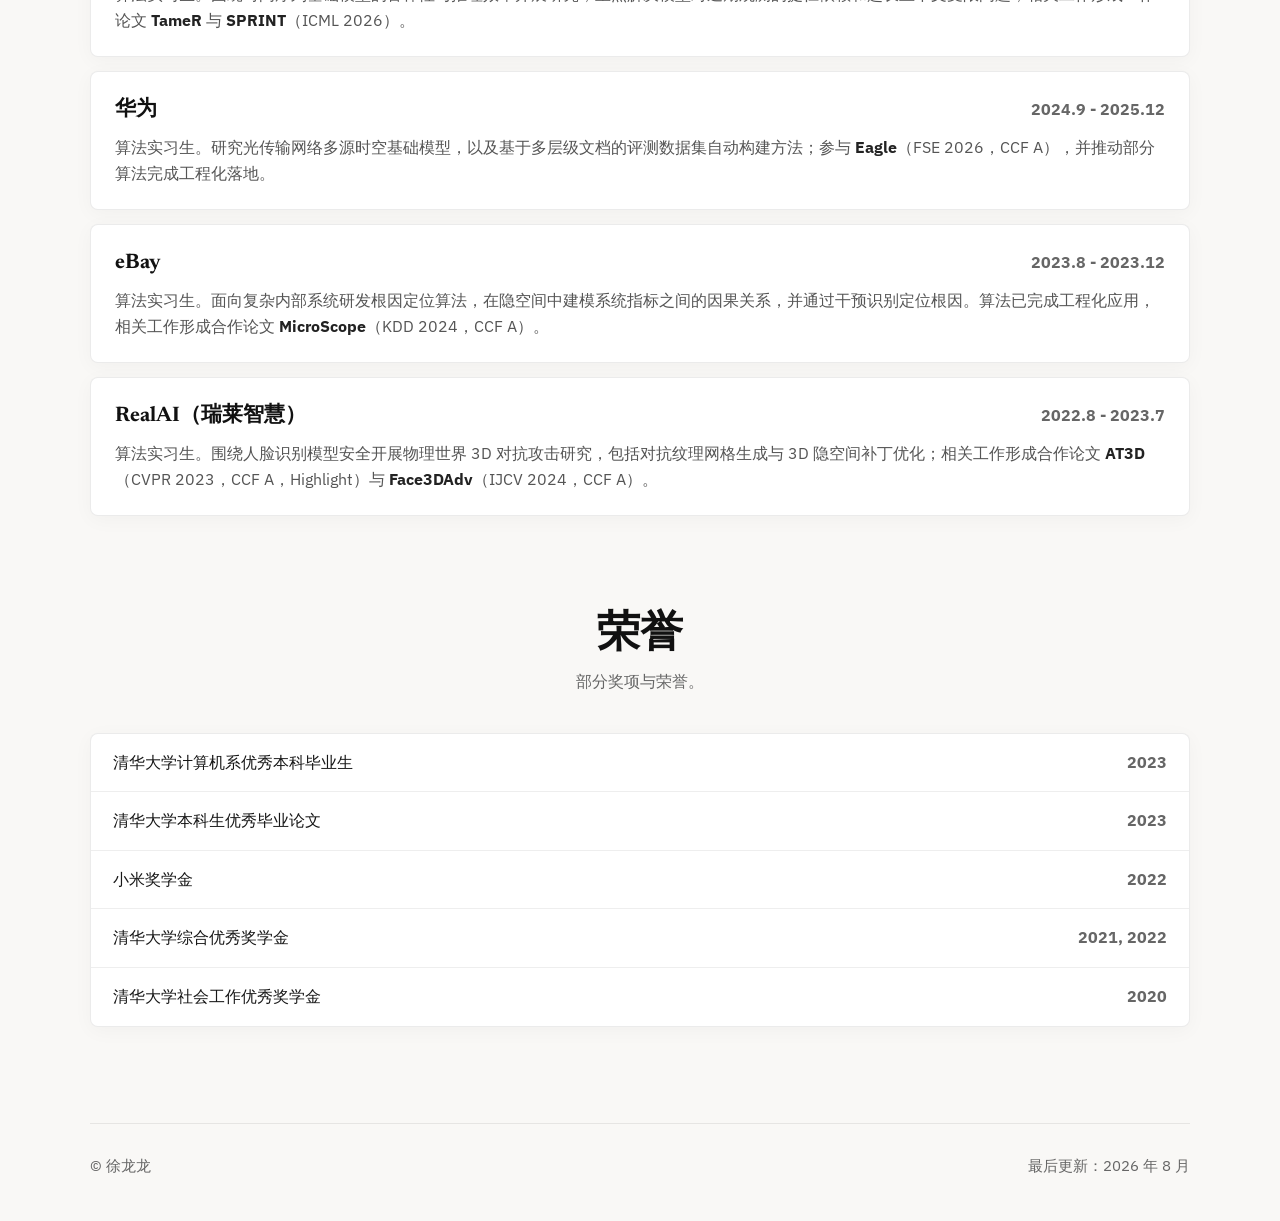
==== commit 51e17123: "Refine Chinese research narrative" ====
--- a/zh.html
+++ b/zh.html
@@ -11,7 +11,7 @@
     <link rel="preconnect" href="https://fonts.googleapis.com" />
     <link rel="preconnect" href="https://fonts.gstatic.com" crossorigin />
     <link href="https://fonts.googleapis.com/css2?family=IBM+Plex+Sans:wght@400;500;600;700&amp;family=Newsreader:opsz,wght@6..72,600;6..72,700;6..72,800&amp;display=swap" rel="stylesheet" />
-    <link rel="stylesheet" href="styles.css?v=20260830-2" />
+    <link rel="stylesheet" href="styles.css?v=20260830-3" />
   </head>
   <body>
     <header class="site-header">
@@ -20,7 +20,7 @@
         <nav class="nav" aria-label="主导航">
           <a href="#research">研究</a>
           <a href="#news">动态</a>
-          <a href="#publications">论文</a>
+          <a href="#publications">成果</a>
           <a href="#experience">经历</a>
           <a href="#honors">荣誉</a>
           <a class="lang-link" href="index.html">English</a>
@@ -34,15 +34,15 @@
           <span class="hero-subtitle">清华大学 · 计算机科学与技术系博士生</span>
           <h1>徐龙龙</h1>
           <p class="hero-bio">
-            我是<strong class="highlight">清华大学</strong>计算机科学与技术系博士生，所在实验室为
-            <a href="https://netman.aiops.org/"><strong>NetMan Lab</strong></a>，导师为
-            <a href="https://netman.aiops.org/~peidan/"><strong>裴丹教授</strong></a>。我的研究聚焦于<strong class="highlight">LLM 后训练</strong>、<strong class="highlight">Agentic RL</strong>、<strong class="highlight">多模态 LLM 对齐与推理</strong>，以及这些技术在<strong class="highlight">智能运维</strong>中的应用。
+            我是<strong class="highlight">清华大学</strong>计算机科学与技术系博士生，目前在
+            <a href="https://netman.aiops.org/"><strong>NetMan Lab</strong></a> 开展研究，导师为
+            <a href="https://netman.aiops.org/~peidan/"><strong>裴丹教授</strong></a>。我的研究聚焦于<strong class="highlight">LLM 后训练</strong>、<strong class="highlight">Agentic RL</strong>、<strong class="highlight">多模态 LLM 对齐与推理</strong>，及其在<strong class="highlight">智能运维</strong>中的应用。
           </p>
           <p class="hero-bio">
-            我近期围绕<strong class="highlight">可靠的 LLM 与 Agent 后训练</strong>开展研究，涵盖 LLM 与长程 Agent 的 Off-Policy 优化、面向用户意图的多步决策，以及基于 <strong>VLM 主动感知</strong>的细粒度时间序列异常定位。
+            我近期主要推进两条研究线：一是 <strong class="highlight">LLM 后训练与长程 Agentic RL 中的 Off-Policy 优化</strong>，关注策略滞后与历史轨迹偏移对训练的影响；二是<strong class="highlight">面向时间序列异常检测的 LLM 后训练</strong>，研究用户意图对齐、记忆检索、多轮工具调用与 VLM 主动感知。
           </p>
           <p class="hero-bio">
-            我于 2023 年获得<strong class="highlight">清华大学</strong>计算机科学与技术学士学位，曾在<strong>字节跳动</strong>、<strong>华为</strong>、<strong>中兴</strong>、<strong>eBay</strong> 和<strong>瑞莱智慧</strong>进行算法研究实习，产出<strong class="highlight">两篇 ICML 2026 第一作者论文</strong>，另有<strong class="highlight">两项第一作者研究工作目前在审</strong>。
+            我于 2023 年获得<strong class="highlight">清华大学</strong>计算机科学与技术学士学位，曾在<strong>字节跳动</strong>、<strong>华为</strong>、<strong>中兴</strong>、<strong>eBay</strong> 和<strong>瑞莱智慧</strong>开展算法研究实习。已以第一作者发表<strong class="highlight">两篇 ICML 2026 论文</strong>，另有<strong class="highlight">两项第一作者研究工作在审</strong>。
           </p>
           <div class="hero-metrics" aria-label="研究亮点">
             <span><strong>2</strong> 篇一作 ICML 论文</span>
@@ -50,7 +50,7 @@
             <span><strong>120+</strong> ChatTS 引用</span>
           </div>
           <div class="hero-links" aria-label="个人链接">
-            <a class="button primary" href="#publications">查看论文</a>
+            <a class="button primary" href="#publications">查看成果</a>
             <a class="button" href="https://scholar.google.com/citations?user=f_3R4qEAAAAJ&amp;hl=en">Google Scholar</a>
             <a class="button" href="mailto:xull23@mails.tsinghua.edu.cn">联系我</a>
           </div>
@@ -64,29 +64,29 @@
         <div class="section-header research-header">
           <div class="research-copy">
             <h2>研究方向</h2>
-            <p>构建能够从多模态证据中学习，并在真实任务中可靠决策的 LLM 与 Agent 系统。</p>
+            <p>当前研究主要围绕 LLM 后训练、Agentic RL、多模态推理及其在智能运维中的应用展开。</p>
           </div>
         </div>
         <div class="pillars-grid">
           <article class="pillar-card">
-            <h3>Agentic RL 与可靠后训练</h3>
-            <p>研究 LLM 与长程 Agent 的可靠策略更新，以及<strong>面向用户意图的多步决策</strong>。</p>
-            <a class="pillar-link" href="#pub-post-training">查看 Agent 工作 →</a>
+            <h3>LLM 与 Agentic RL 的 Off-Policy 优化</h3>
+            <p>研究 LLM 强化学习和长程 Agentic RL 中由<strong>策略滞后、旧轨迹复用与历史决策累积</strong>引发的 Off-Policy 问题。</p>
+            <span class="pillar-status">当前研究方向</span>
+          </article>
+          <article class="pillar-card">
+            <h3>面向时序异常检测的 LLM 后训练</h3>
+            <p>围绕<strong>用户意图对齐与细粒度异常定位</strong>，研究可控轨迹合成、Agentic RL、多轮工具调用和 VLM 主动感知。</p>
+            <a class="pillar-link" href="#pub-post-training">查看相关工作 →</a>
           </article>
           <article class="pillar-card">
             <h3>多模态 LLM 对齐与推理</h3>
-            <p>将时间序列数据与 LLM 对齐，并训练 VLM Agent <strong>主动获取细粒度证据</strong>。</p>
-            <a class="pillar-link" href="#pub-active-perception">查看相关工作 →</a>
+            <p>研究如何将时间序列作为原生模态接入 LLM，并支持<strong>跨模态对齐、推理与高效部署</strong>，同时构建结构化根因推理能力。</p>
+            <a class="pillar-link" href="#pub-multimodal">查看相关工作 →</a>
           </article>
           <article class="pillar-card">
             <h3>LLM 评测与 AIOps</h3>
-            <p>构建面向<strong>垂直领域问答</strong>、文档推理、基准生成和自动评分的实用评测流程。</p>
+            <p>面向运维领域构建<strong>高质量评测数据、综合基准与自动评分方法</strong>，提升领域 LLM 的评测可靠性。</p>
             <a class="pillar-link" href="#pub-llm-evaluation">查看相关工作 →</a>
-          </article>
-          <article class="pillar-card">
-            <h3>时间序列基础模型</h3>
-            <p>研究<strong>超长时间序列上下文</strong>下的鲁棒预测、全局上下文建模与无需训练的推理时增强。</p>
-            <a class="pillar-link" href="#pub-long-sequence">查看相关工作 →</a>
           </article>
         </div>
       </section>
@@ -99,19 +99,19 @@
         <div class="news-box">
           <div class="news-item">
             <span class="news-date">2026.5</span>
-            <span class="news-content"><strong>TameR</strong> 和 <strong>SPRINT</strong> 被 ICML 2026 接收。</span>
+            <span class="news-content"><strong>TameR</strong> 与 <strong>SPRINT</strong> 已被 ICML 2026 接收。</span>
           </div>
           <div class="news-item">
             <span class="news-date">2026.4</span>
-            <span class="news-content"><strong>Eagle</strong> 被 FSE 2026 接收，该工作基于运维文档生成综合基准问题。</span>
+            <span class="news-content"><strong>Eagle</strong> 已被 FSE 2026 接收；该工作面向运维文档自动生成高质量评测问题。</span>
           </div>
           <div class="news-item">
             <span class="news-date">2026.1</span>
-            <span class="news-content"><strong>FoundRoot</strong> 被 ICSE 2026 接收。</span>
+            <span class="news-content"><strong>FoundRoot</strong> 已被 ICSE 2026 接收。</span>
           </div>
           <div class="news-item">
             <span class="news-date">2025</span>
-            <span class="news-content"><strong>ChatTS</strong> 被 VLDB 2025 接收，<strong>OpsEval</strong> 被 FSE 2025 接收。</span>
+            <span class="news-content"><strong>ChatTS</strong> 与 <strong>OpsEval</strong> 分别被 VLDB 2025 和 FSE 2025 接收。</span>
           </div>
         </div>
       </section>
@@ -119,7 +119,7 @@
       <section id="publications" class="section">
         <div class="section-header split">
           <div>
-            <h2>代表性工作与论文</h2>
+            <h2>代表性工作与成果</h2>
             <p>完整列表见 <a href="https://scholar.google.com/citations?user=f_3R4qEAAAAJ&amp;hl=en">Google Scholar</a>。</p>
           </div>
           <a class="section-action" href="https://scholar.google.com/citations?user=f_3R4qEAAAAJ&amp;hl=en">查看完整列表 →</a>
@@ -129,22 +129,22 @@
           <article class="paper-card" id="pub-post-training">
             <div class="card-thumb tone-blue"><span>意图对齐<br />Agent</span></div>
             <div class="card-content">
-              <div class="meta-row"><span>在审</span><span>第一作者</span></div>
-              <p class="focus-line"><span>研究方向</span><a href="#research">Agentic RL 与可靠后训练</a></p>
+              <div class="meta-row"><span>论文在审</span><span>第一作者</span></div>
+              <p class="focus-line"><span>研究主题</span><a href="#research">面向时序异常检测的 LLM 后训练</a></p>
               <h3>IntentAD：业务意图对齐的 KPI 异常检测 Agent</h3>
               <p class="authors"><strong class="me">Longlong Xu</strong>, et al.</p>
-              <p class="paper-desc">构建由<strong>意图解析、自主记忆检索和工具执行</strong>组成的多步 Agent 决策链，并通过 <strong>Agentic RL</strong> 注入意图遵循与多步决策能力；已在字节实际开发环境部署。</p>
+              <p class="paper-desc">以<strong>意图解析、记忆检索和工具执行</strong>构成多步 Agent 决策链，并通过 <strong>Agentic RL</strong> 提升模型遵循业务意图和完成多步决策的能力；已部署于字节实际开发环境。</p>
             </div>
           </article>
 
           <article class="paper-card" id="pub-active-perception">
             <div class="card-thumb tone-purple"><span>主动<br />感知</span></div>
             <div class="card-content">
-              <div class="meta-row"><span>在审</span><span>第一作者</span></div>
-              <p class="focus-line"><span>研究方向</span><a href="#research">多模态 LLM 对齐与推理</a></p>
+              <div class="meta-row"><span>论文在审</span><span>第一作者</span></div>
+              <p class="focus-line"><span>研究主题</span><a href="#research">面向时序异常检测的 LLM 后训练</a></p>
               <h3>G2AD：基于 VLM 主动感知的时间序列异常检测</h3>
               <p class="authors"><strong class="me">Longlong Xu</strong>, et al.</p>
-              <p class="paper-desc">以 <strong>Qwen3.5-9B</strong> 为底座构建多轮检查 Agent：先全局筛选候选区域，再并行获取高分辨率局部证据，跨轮精化异常边界并自主停止；通过可控数据合成与两阶段 <strong>SFT + GRPO</strong> 注入主动感知能力。</p>
+              <p class="paper-desc">以 <strong>Qwen3.5-9B</strong> 为底座构建多轮检查 Agent。模型先从全局视图筛选候选区域，再并行获取高分辨率局部证据，并结合多轮结果逐步精化异常边界、自主判断何时停止；通过可控数据合成与两阶段 <strong>SFT + GRPO</strong> 训练获得主动感知能力。</p>
             </div>
           </article>
 
@@ -152,10 +152,10 @@
             <div class="card-thumb"><img src="assets/publications/generated/tamer.png" alt="TameR 论文图。" /></div>
             <div class="card-content">
               <div class="meta-row"><span>ICML 2026 · CCF A</span><span>第一作者</span></div>
-              <p class="focus-line"><span>研究方向</span><a href="#research">时间序列基础模型</a></p>
+              <p class="focus-line"><span>研究主题</span><a href="#research">时间序列预测与推理增强</a></p>
               <h3>Taming the Recent-Data Bias: Towards Robust Time Series Forecasting with Global Context</h3>
               <p class="authors"><strong class="me">Longlong Xu</strong>, Zeyan Li, Xiao He, Zhaoyang Yu, Changhua Pei, Zhe Xie, Zijun Dou, Tieying Zhang, Dan Pei</p>
-              <p class="paper-desc">首个对近期观测异常鲁棒的数值序列预测模型；理论分析现有模型对最近期观测数据的<strong>捷径依赖</strong>，并通过随机采样的<strong>全局上下文建模</strong>、可学习周期提取和两阶段训练提升鲁棒性。</p>
+              <p class="paper-desc">首个对近期观测异常保持鲁棒的时间序列预测模型。工作分析了现有模型对近期数据的<strong>捷径依赖</strong>，并结合随机采样的<strong>全局上下文建模</strong>、可学习周期提取与两阶段训练提升预测鲁棒性。</p>
               <p class="pub-links"><a class="link-paper" href="https://netman.aiops.org/wp-content/uploads/2026/05/ICML26_TameR_20260520.pdf">论文</a><a class="link-code" href="https://github.com/NetManAIOps/TameR">代码</a></p>
             </div>
           </article>
@@ -164,10 +164,10 @@
             <div class="card-thumb"><img src="assets/publications/generated/sprint.png" alt="SPRINT 论文图。" /></div>
             <div class="card-content">
               <div class="meta-row"><span>ICML 2026 · CCF A</span><span>第一作者</span></div>
-              <p class="focus-line"><span>研究方向</span><a href="#research">时间序列基础模型</a></p>
+              <p class="focus-line"><span>研究主题</span><a href="#research">时间序列预测与推理增强</a></p>
               <h3>See More, Forecast Better and Faster: Enhancing Time Series Foundation Models via Inference-Time Plug-and-Play Downsampling</h3>
               <p class="authors"><strong class="me">Longlong Xu</strong>, Zeyan Li, Xiao He, Zhaoyang Yu, Dazhong Wen, Mingze Sun, Changhua Pei, Dan Pei</p>
-              <p class="paper-desc">提出<strong>无需训练的推理时增强框架</strong>，结合降采样与样条插值，使基础模型观察更长上下文，在提升 <strong>19%</strong> 预测精度的同时降低 <strong>6.4x</strong> 峰值显存和 <strong>16.9x</strong> 推理时间。</p>
+              <p class="paper-desc">提出<strong>无需训练的推理时增强框架</strong>，利用降采样与样条插值扩展基础模型可利用的上下文长度；预测精度提升 <strong>19%</strong>，同时将峰值显存和推理时间分别降至原来的 <strong>1/6.4</strong> 与 <strong>1/16.9</strong>。</p>
               <p class="pub-links"><a class="link-paper" href="https://netman.aiops.org/wp-content/uploads/2026/05/ICML26_SPRINT_20260522.pdf">论文</a><a class="link-code" href="https://github.com/NetManAIOps/SPRINT">代码</a></p>
             </div>
           </article>
@@ -176,10 +176,10 @@
             <div class="card-thumb"><img src="assets/publications/generated/latentscope.png" alt="MicroScope 根因定位框架图。" /></div>
             <div class="card-content">
               <div class="meta-row"><span>KDD 2024 · CCF A</span><span>共同作者 · 学生第三作者</span></div>
-              <p class="focus-line"><span>研究方向</span><a href="#research">LLM 评测与 AIOps</a></p>
+              <p class="focus-line"><span>研究主题</span><a href="#research">AIOps 根因定位</a></p>
               <h3>Microservice Root Cause Analysis With Limited Observability Through Intervention Recognition in the Latent Space</h3>
               <p class="authors">Zhe Xie, Shenglin Zhang, Yitong Geng, Yao Zhang, Minghua Ma, Xiaohui Nie, Zhenhe Yao, <strong class="me">Longlong Xu</strong>, Yongqian Sun, Wentao Li, Dan Pei</p>
-              <p class="paper-desc">产出 <strong>MicroScope</strong>，面向复杂内部系统，在隐空间中建模系统指标之间的因果关系，并通过干预识别定位根因，算法已工程化应用。</p>
+              <p class="paper-desc"><strong>MicroScope</strong> 面向复杂内部系统，在隐空间中建模系统指标之间的因果关系，并通过干预识别定位根因；算法已完成工程化应用。</p>
               <p class="pub-links"><a class="link-paper" href="https://netman.aiops.org/wp-content/uploads/2024/07/LatentScope_CameraReady_final.pdf">论文</a><a class="link-code" href="https://github.com/NetManAIOps/LatentScope">代码</a></p>
             </div>
           </article>
@@ -188,22 +188,22 @@
             <div class="card-thumb"><img src="assets/publications/generated/foundroot.png" alt="FoundRoot 结构化深度思考框架图。" /></div>
             <div class="card-content">
               <div class="meta-row"><span>ICSE 2026 · CCF A</span><span>共同作者 · 学生第二作者</span></div>
-              <p class="focus-line"><span>研究方向</span><a href="#research">多模态 LLM 对齐与推理</a></p>
+              <p class="focus-line"><span>研究主题</span><a href="#research">多模态 LLM 对齐与推理</a></p>
               <h3>FoundRoot: Towards Foundation Model for Root Cause Analysis via Structured Deep Thinking</h3>
               <p class="authors">Zhe Xie, Zeyan Li, Xiao He, Shenglin Zhang, <strong class="me">Longlong Xu</strong>, Yuzhuo Yang, Tieying Zhang, Jianjun Chen, Rui Shi, Dan Pei</p>
-              <p class="paper-desc">首批基于 LLM 的故障诊断推理基础模型之一，将多模态语义特征、异常波动与传播关系组织为<strong>结构化推理链路</strong>，并通过 <strong>GRPO + RLVR</strong> 提升未见故障类型上的泛化能力与可解释性。</p>
+              <p class="paper-desc">首批面向故障诊断推理的 LLM 基础模型之一。该工作将多模态语义特征、异常波动与传播关系组织为<strong>结构化推理链路</strong>，并通过 <strong>GRPO + RLVR</strong> 提升模型在未见故障类型上的泛化能力与可解释性。</p>
               <p class="pub-links"><a class="link-paper" href="https://netman.aiops.org/wp-content/uploads/2026/01/foundroot_camera_ready.pdf">论文</a></p>
             </div>
           </article>
 
-          <article class="paper-card">
+          <article class="paper-card" id="pub-multimodal">
             <div class="card-thumb"><img src="assets/publications/generated/chatts.png" alt="ChatTS 时间序列多模态大语言模型框架图。" /></div>
             <div class="card-content">
               <div class="meta-row"><span>VLDB 2025 · CCF A · 120+ 引用</span><span>四作 · 学生第二作者</span></div>
-              <p class="focus-line"><span>研究方向</span><a href="#research">多模态 LLM 对齐与推理</a></p>
+              <p class="focus-line"><span>研究主题</span><a href="#research">多模态 LLM 对齐与推理</a></p>
               <h3>ChatTS: Aligning Time Series with LLMs via Synthetic Data for Enhanced Understanding and Reasoning</h3>
               <p class="authors">Zhe Xie, Zeyan Li, Xiao He, <strong class="me">Longlong Xu</strong>, Xidao Wen, Tieying Zhang, Jianjun Chen, Rui Shi, Dan Pei</p>
-              <p class="paper-desc">首个将<strong>时间序列数据作为原生新模态接入 LLM</strong> 的多模态 LLM，通过 SFT 实现跨模态对齐，并将新模态接入 vLLM 支持高效推理；截至 2026.8 获 <strong>470+ GitHub Stars</strong>、<strong>120+ 引用</strong>与<strong>超 2 万次模型下载</strong>。</p>
+              <p class="paper-desc">首个将<strong>时间序列作为原生新模态接入 LLM</strong> 的多模态模型。该工作通过 SFT 实现跨模态对齐，并扩展 vLLM 以支持新模态的高效推理；截至 2026.8，项目已获 <strong>470+ GitHub Stars</strong>、<strong>120+ 引用</strong>与<strong>超过 2 万次模型下载</strong>。</p>
               <p class="pub-links"><a class="link-paper" href="https://netman.aiops.org/wp-content/uploads/2025/05/VLDB_2025_Camera_Ready-1.pdf">论文</a><a class="link-code" href="https://github.com/NetManAIOps/ChatTS">代码</a><a class="link-demo" href="https://huggingface.co/spaces/xiezhe22/ChatTS">Demo</a><a class="link-model" href="https://huggingface.co/bytedance-research/ChatTS-14B">模型</a></p>
             </div>
           </article>
@@ -212,10 +212,10 @@
             <div class="card-thumb"><img src="assets/publications/generated/opseval.png" alt="OpsEval 评测框架图。" /></div>
             <div class="card-content">
               <div class="meta-row"><span>FSE 2025 · CCF A</span><span>三作 · 学生第二作者</span></div>
-              <p class="focus-line"><span>研究方向</span><a href="#research">LLM 评测与基准</a></p>
+              <p class="focus-line"><span>研究主题</span><a href="#research">LLM 评测与 AIOps</a></p>
               <h3>OpsEval: A Comprehensive Benchmark Suite for Evaluating Large Language Models' Capability in IT Operations Domain</h3>
               <p class="authors">Yuhe Liu, Changhua Pei, <strong class="me">Longlong Xu</strong>, Bohan Chen, Mingze Sun, Zhirui Zhang, Yongqian Sun, Shenglin Zhang, Kun Wang, Haiming Zhang, Jianhui Li, Gaogang Xie, Xidao Wen, Xiaohui Nie, Minghua Ma, Dan Pei</p>
-              <p class="paper-desc">面向 AIOps 领域的综合评估基准，包含 <strong>9,000+ 问答</strong>，覆盖 8 个子领域和多种评测范式，并提出与专家评估对齐的问答评分指标 <strong>FAE-Score</strong>。</p>
+              <p class="paper-desc">面向 AIOps 领域构建综合评估基准，包含 <strong>9,000+ 问答</strong>，覆盖 8 个子领域与多种评测范式；同时提出与专家判断对齐的问答评分指标 <strong>FAE-Score</strong>。</p>
               <p class="pub-links"><a class="link-paper" href="https://netman.aiops.org/wp-content/uploads/2025/04/OpsEval_FSE_0421.pdf">论文</a><a class="link-leaderboard" href="https://opseval.cstcloud.cn/v2">排行榜</a><a class="link-data" href="https://github.com/NetManAIOps/OpsEval-Datasets">数据集</a></p>
             </div>
           </article>
@@ -224,10 +224,10 @@
             <div class="card-thumb"><img src="assets/publications/generated/eagle.png" alt="Eagle 基准问题生成框架图。" /></div>
             <div class="card-content">
               <div class="meta-row"><span>FSE 2026 · CCF A</span><span>四作 · 学生第三作者</span></div>
-              <p class="focus-line"><span>研究方向</span><a href="#research">LLM 评测与基准</a></p>
+              <p class="focus-line"><span>研究主题</span><a href="#research">LLM 评测与 AIOps</a></p>
               <h3>Eagle: Leveraging Operations Documents for Comprehensive Benchmark Question Generation</h3>
               <p class="authors">Yuhe Liu, Changhua Pei, Hang Wang, <strong class="me">Longlong Xu</strong>, Xiaogang Dong, Zhen Feng, Li Zheng, Kehang Ji, Dan Pei</p>
-              <p class="paper-desc">基于<strong>多层级运维文档</strong>的评测数据集自动构建框架，通过种子数据合成、层次遍历文档召回和文档一致性质量验证，提升评测数据的专业性与证据可追溯性；已在华为实际开发环境部署。</p>
+              <p class="paper-desc">面向<strong>多层级运维文档</strong>自动构建评测数据集。该框架结合种子数据合成、分层文档召回与一致性验证，提升评测数据的专业性和证据可追溯性；已部署于华为实际开发环境。</p>
               <p class="pub-links"><a class="link-paper" href="https://netman.aiops.org/wp-content/uploads/2026/04/Eagle__FSE_indu_camera_ready_0326.pdf">论文</a><a class="link-code" href="https://github.com/NickLennonLiu/eagle_code">代码</a><a class="link-data" href="https://github.com/NickLennonLiu/eagle_data">数据集</a></p>
             </div>
           </article>
@@ -236,7 +236,7 @@
             <div class="card-thumb"><img src="assets/publications/generated/techsupporteval.png" alt="TechSupportEval 对比实验图。" /></div>
             <div class="card-content">
               <div class="meta-row"><span>IJCNN 2025 · THU B, CCF C</span><span>四作 · 学生第三作者</span></div>
-              <p class="focus-line"><span>研究方向</span><a href="#research">LLM 评测与基准</a></p>
+              <p class="focus-line"><span>研究主题</span><a href="#research">LLM 评测与 AIOps</a></p>
               <h3>TechSupportEval: An Automated Evaluation Framework for Technical Support Question Answering</h3>
               <p class="authors">Bohan Chen, Yongqian Sun, Yuhe Liu, <strong class="me">Longlong Xu</strong>, Zhe Xie, Changhua Pei, Jing Han, Fan Ni, Xuhui Cai, Ce Yang, Dan Pei</p>
               <p class="paper-desc">通过关键术语匹配、步骤顺序验证和完整性检验自动评估技术支持问答，<strong>AUC 相比前序最优方法提升 7.6%</strong>。</p>
@@ -248,10 +248,10 @@
             <div class="card-thumb"><img src="assets/publications/generated/at3d.png" alt="对抗纹理 3D 网格框架图。" /></div>
             <div class="card-content">
               <div class="meta-row"><span>CVPR 2023 · CCF A · Highlight · 79+ 引用</span><span>三作</span></div>
-              <p class="focus-line"><span>研究方向</span><a href="#research">鲁棒 AI 系统</a></p>
+              <p class="focus-line"><span>研究主题</span><a href="#research">鲁棒 AI 与模型安全</a></p>
               <h3>Towards Effective Adversarial Textured 3D Meshes on Physical Face Recognition</h3>
               <p class="authors">Xiao Yang, Chang Liu, <strong class="me">Longlong Xu</strong>, Yikai Wang, Yinpeng Dong, Ning Chen, Hang Su, Jun Zhu</p>
-              <p class="paper-desc">设计基于对抗攻击的<strong>纹理 3D 网格</strong>，攻击多种架构的开源人脸识别模型，并成功绕过手机锁屏、智能门锁等真实人脸识别防御系统。</p>
+              <p class="paper-desc">通过优化带有对抗纹理的 <strong>3D 网格</strong>，攻击多种架构的人脸识别模型，并在真实环境中绕过手机解锁、智能门锁等人脸识别系统。</p>
               <p class="pub-links"><a class="link-paper" href="https://arxiv.org/pdf/2303.15818">论文</a><a class="link-code" href="https://github.com/thu-ml/AT3D">代码</a></p>
             </div>
           </article>
@@ -260,7 +260,7 @@
             <div class="card-thumb"><img src="assets/publications/generated/face3dadv.png" alt="Face3DAdv 物理攻击框架图。" /></div>
             <div class="card-content">
               <div class="meta-row"><span>IJCV 2024 · CCF A</span><span>二作</span></div>
-              <p class="focus-line"><span>研究方向</span><a href="#research">鲁棒 AI 系统</a></p>
+              <p class="focus-line"><span>研究主题</span><a href="#research">鲁棒 AI 与模型安全</a></p>
               <h3>Face3DAdv: Exploiting Robust Adversarial 3D Patches on Physical Face Recognition</h3>
               <p class="authors">Xiao Yang, <strong class="me">Longlong Xu</strong>, Tianyu Pang, Yinpeng Dong, Yikai Wang, Hang Su, Jun Zhu</p>
               <p class="paper-desc">通过在 <strong>3D StyleGAN 隐空间</strong>中优化人脸补丁，实现鲁棒的物理人脸对抗攻击。</p>
@@ -273,7 +273,7 @@
       <section id="experience" class="section">
         <div class="section-header">
           <h2>经历</h2>
-          <p>围绕 LLM 后训练、多模态推理、智能运维、数值序列预测和故障诊断的工业研究经历。</p>
+          <p>相关工业研究经历按 LLM 工作与其他研究方向分组展示。</p>
         </div>
         <div class="experience-groups">
           <section class="experience-group" aria-labelledby="experience-llm">
@@ -281,11 +281,11 @@
             <div class="experience-list">
               <article>
                 <div class="row-heading"><h3>字节跳动</h3><span>2025.9 - 2026.8</span></div>
-                <p>算法实习生。搭建面向时间序列推理的多模态 LLM 后训练与评测链路，覆盖可控数据合成、多轮工具调用轨迹构造、SFT、Agentic RL、轨迹评测、RLVR 与高效推理；扩展 <strong>LLaMA-Factory</strong>、<strong>VeRL</strong>、<strong>TRL GRPOTrainer</strong> 和 <strong>vLLM</strong> 以支持原生时序输入，相关工作包括 <strong>ChatTS</strong>、<strong>FoundRoot</strong>、<strong>IntentAD</strong> 与 <strong>G2AD</strong>。</p>
+                <p>算法实习生。搭建面向时间序列推理的多模态 LLM 后训练与评测链路，覆盖可控数据合成、多轮工具调用轨迹构造、SFT、Agentic RL、轨迹评测、RLVR 与高效推理。同时扩展 <strong>LLaMA-Factory</strong>、<strong>VeRL</strong>、<strong>TRL GRPOTrainer</strong> 和 <strong>vLLM</strong>，使这些框架支持原生时序输入；相关工作包括 <strong>ChatTS</strong>、<strong>FoundRoot</strong>、<strong>IntentAD</strong> 与 <strong>G2AD</strong>。</p>
               </article>
               <article>
                 <div class="row-heading"><h3>中兴</h3><span>2024.1 - 2024.8</span></div>
-                <p>算法实习生。完成 AIOps 领域语料与问答数据合成、LLM 后训练和自动评测全流程，领域问答准确率较 Chat 基座提升<strong>超过 80%</strong>。合作论文 <strong>OpsEval</strong>（FSE 2025）与 <strong>TechSupportEval</strong>（IJCNN 2025）；在线排行榜访问量已超过<strong>200 万</strong>。</p>
+                <p>算法实习生。完成 AIOps 领域语料与问答数据合成、LLM 后训练和自动评测全流程，使领域问答准确率较 Chat 基座提升<strong>超过 80%</strong>。合作论文包括 <strong>OpsEval</strong>（FSE 2025）与 <strong>TechSupportEval</strong>（IJCNN 2025）；在线排行榜访问量已超过<strong>200 万</strong>。</p>
               </article>
             </div>
           </section>
@@ -295,19 +295,19 @@
             <div class="experience-list">
               <article>
                 <div class="row-heading"><h3>字节跳动</h3><span>2025.1 - 2025.8</span></div>
-                <p>算法实习生。围绕时间序列基础模型的鲁棒性与推理效率开展研究，重点解决模型对近期观测的捷径依赖与超长上下文受限问题，产出一作论文 <strong>TameR</strong> 与 <strong>SPRINT</strong>（ICML 2026）。</p>
+                <p>算法实习生。围绕时间序列基础模型的鲁棒性与推理效率开展研究，重点解决模型对近期观测的捷径依赖和超长上下文受限问题；相关工作形成一作论文 <strong>TameR</strong> 与 <strong>SPRINT</strong>（ICML 2026）。</p>
               </article>
               <article>
                 <div class="row-heading"><h3>华为</h3><span>2024.9 - 2025.12</span></div>
-                <p>算法实习生。围绕光传输网络多源时空基础模型与基于多层级文档的评测数据集自动构建开展研究，参与 <strong>Eagle</strong>（FSE 2026，CCF A），并推动部分算法工程化落地。</p>
+                <p>算法实习生。研究光传输网络多源时空基础模型，以及基于多层级文档的评测数据集自动构建方法；参与 <strong>Eagle</strong>（FSE 2026，CCF A），并推动部分算法完成工程化落地。</p>
               </article>
               <article>
                 <div class="row-heading"><h3>eBay</h3><span>2023.8 - 2023.12</span></div>
-                <p>算法实习生。面向复杂内部系统研发根因定位算法，在隐空间中建模系统指标之间的因果关系，并通过干预识别定位根因，算法已被工程化应用，产出合作论文 <strong>MicroScope</strong>（KDD 2024，CCF A）。</p>
+                <p>算法实习生。面向复杂内部系统研发根因定位算法，在隐空间中建模系统指标之间的因果关系，并通过干预识别定位根因。算法已完成工程化应用，相关工作形成合作论文 <strong>MicroScope</strong>（KDD 2024，CCF A）。</p>
               </article>
               <article>
                 <div class="row-heading"><h3>RealAI（瑞莱智慧）</h3><span>2022.8 - 2023.7</span></div>
-                <p>算法实习生。围绕人脸识别模型安全开展物理世界 3D 对抗攻击研究，包括对抗纹理网格生成和 3D 隐空间补丁优化，产出合作论文 <strong>AT3D</strong>（CVPR 2023，CCF A，Highlight）与 <strong>Face3DAdv</strong>（IJCV 2024，CCF A）。</p>
+                <p>算法实习生。围绕人脸识别模型安全开展物理世界 3D 对抗攻击研究，包括对抗纹理网格生成与 3D 隐空间补丁优化；相关工作形成合作论文 <strong>AT3D</strong>（CVPR 2023，CCF A，Highlight）与 <strong>Face3DAdv</strong>（IJCV 2024，CCF A）。</p>
               </article>
             </div>
           </section>
--- a/styles.css
+++ b/styles.css
@@ -295,6 +295,20 @@
   white-space: nowrap;
 }
 
+.pillar-status {
+  display: inline-flex;
+  align-items: center;
+  min-height: 26px;
+  padding: 3px 10px;
+  border: 1px solid rgba(0, 0, 0, 0.07);
+  border-radius: 999px;
+  background: #f6f5f2;
+  color: #6a6f77;
+  font-size: 0.78rem;
+  font-weight: 800;
+  letter-spacing: 0.02em;
+}
+
 .section-action:hover,
 .pillar-link:hover {
   color: var(--accent-dark);
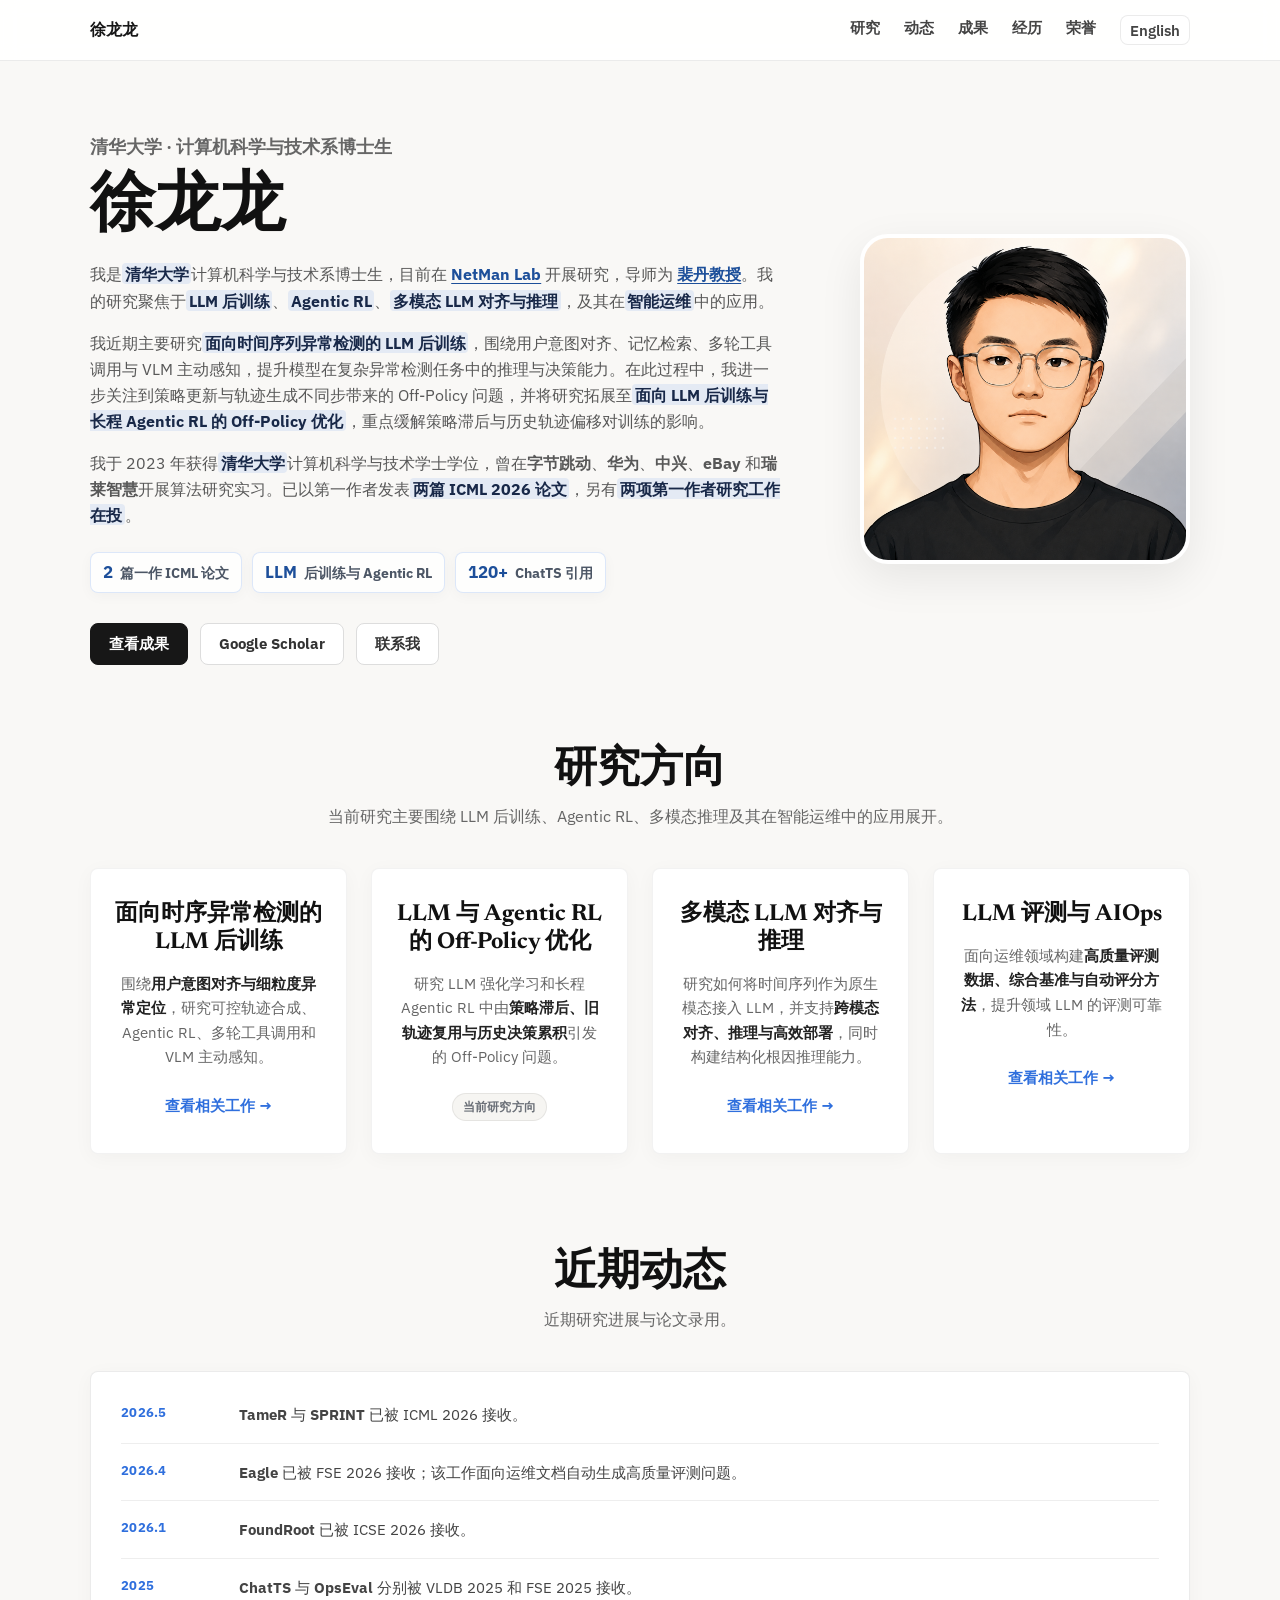
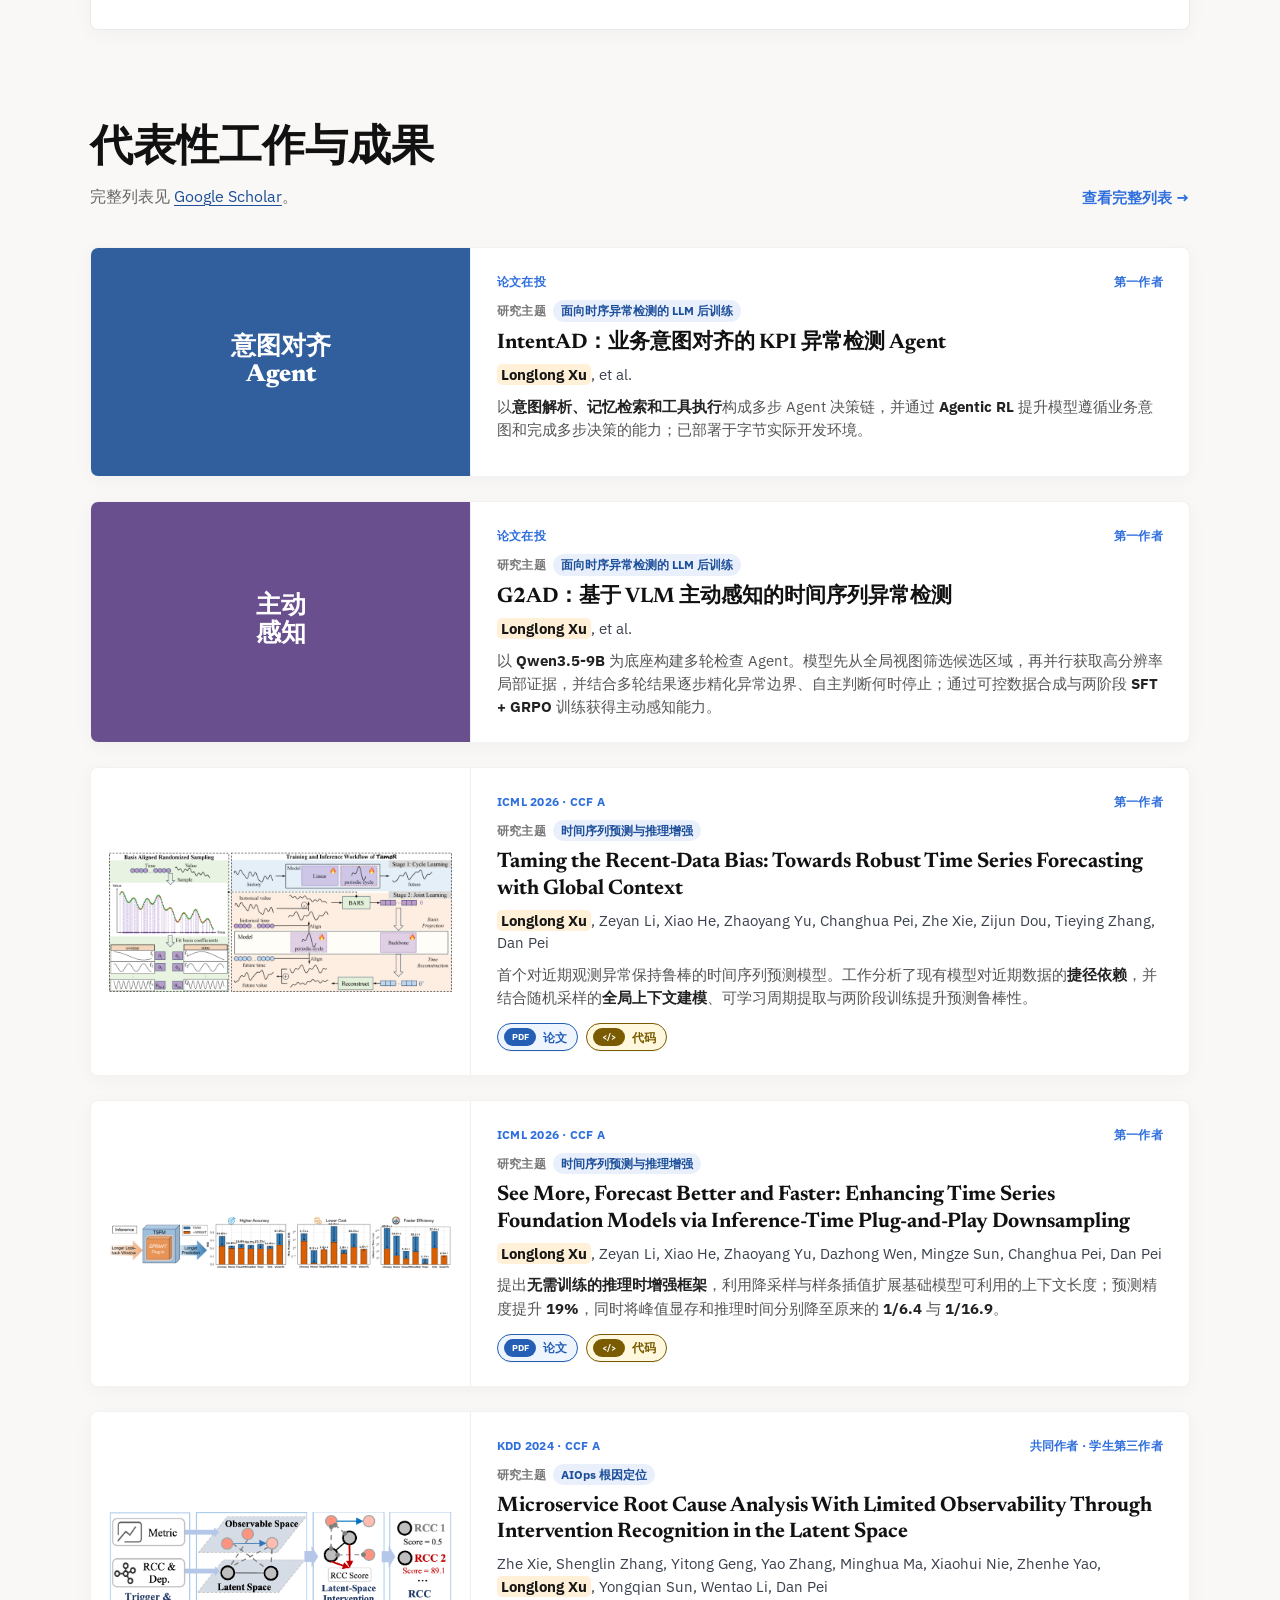
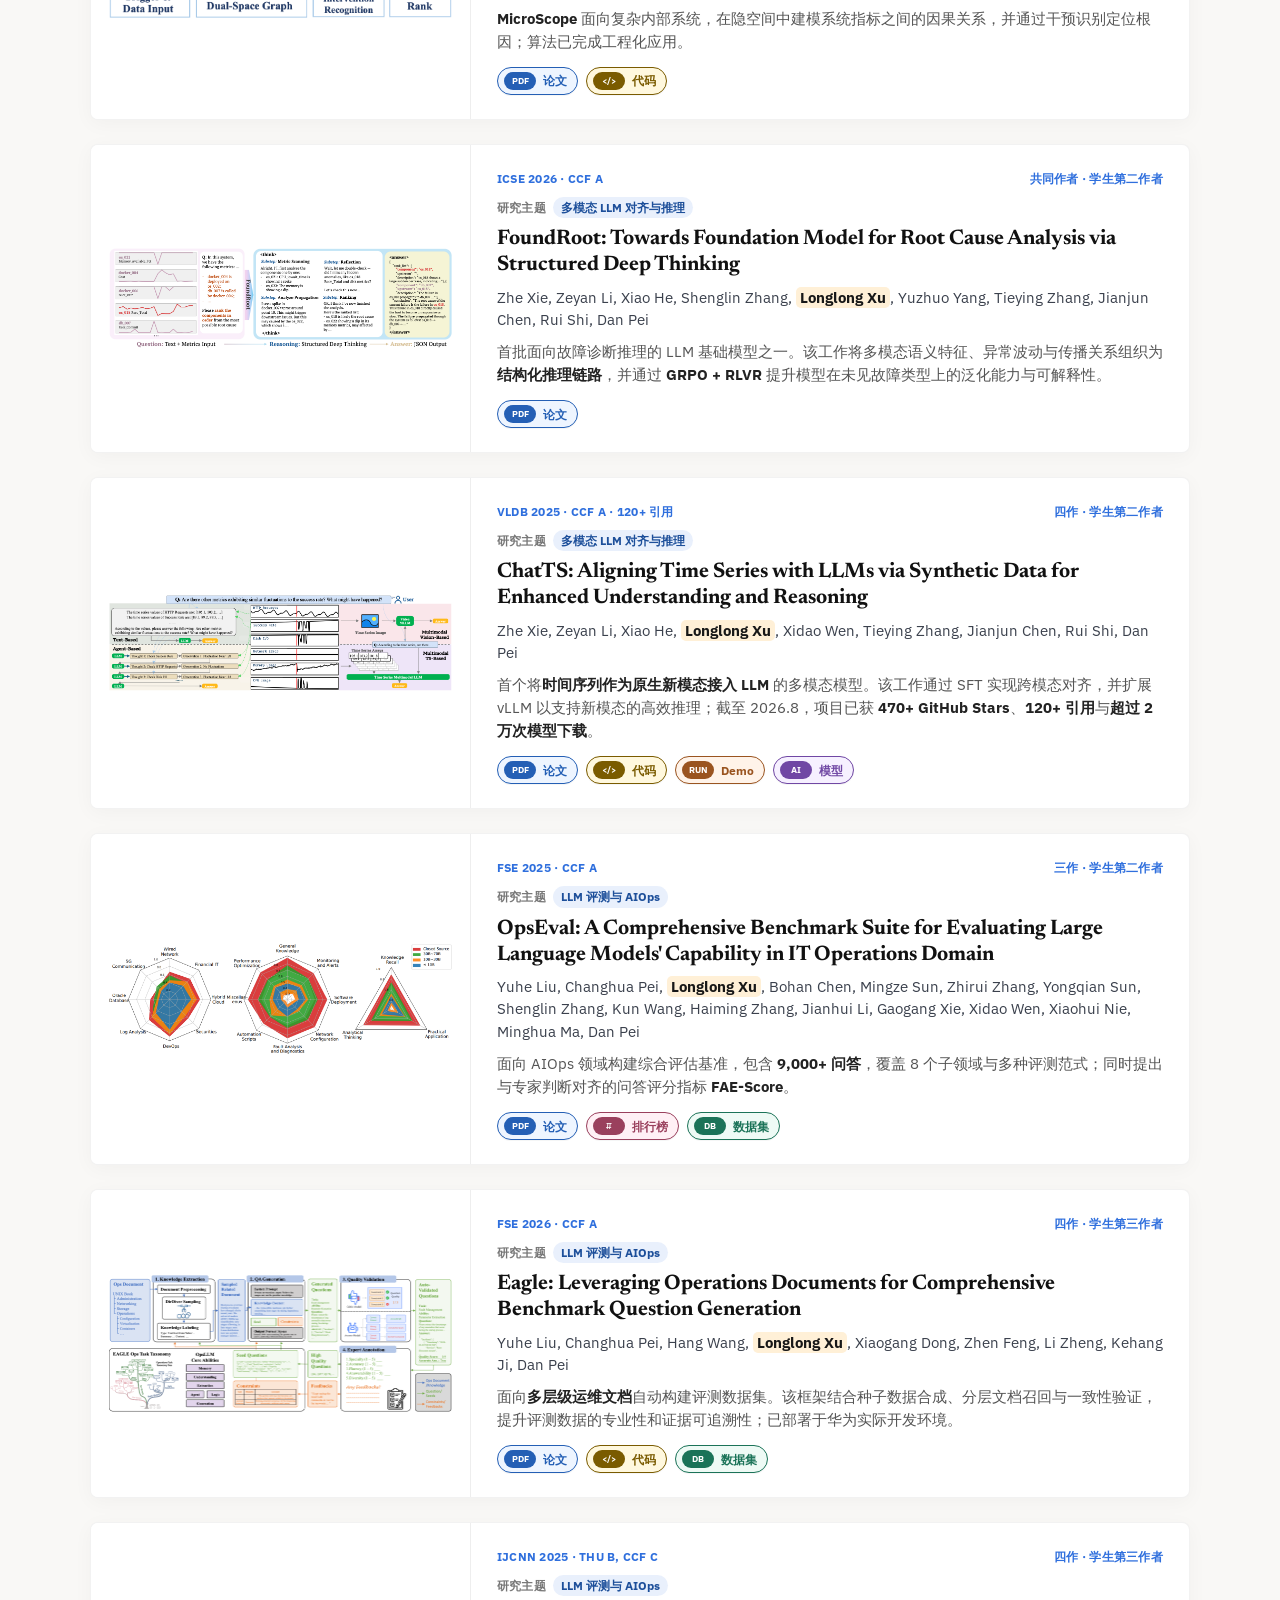
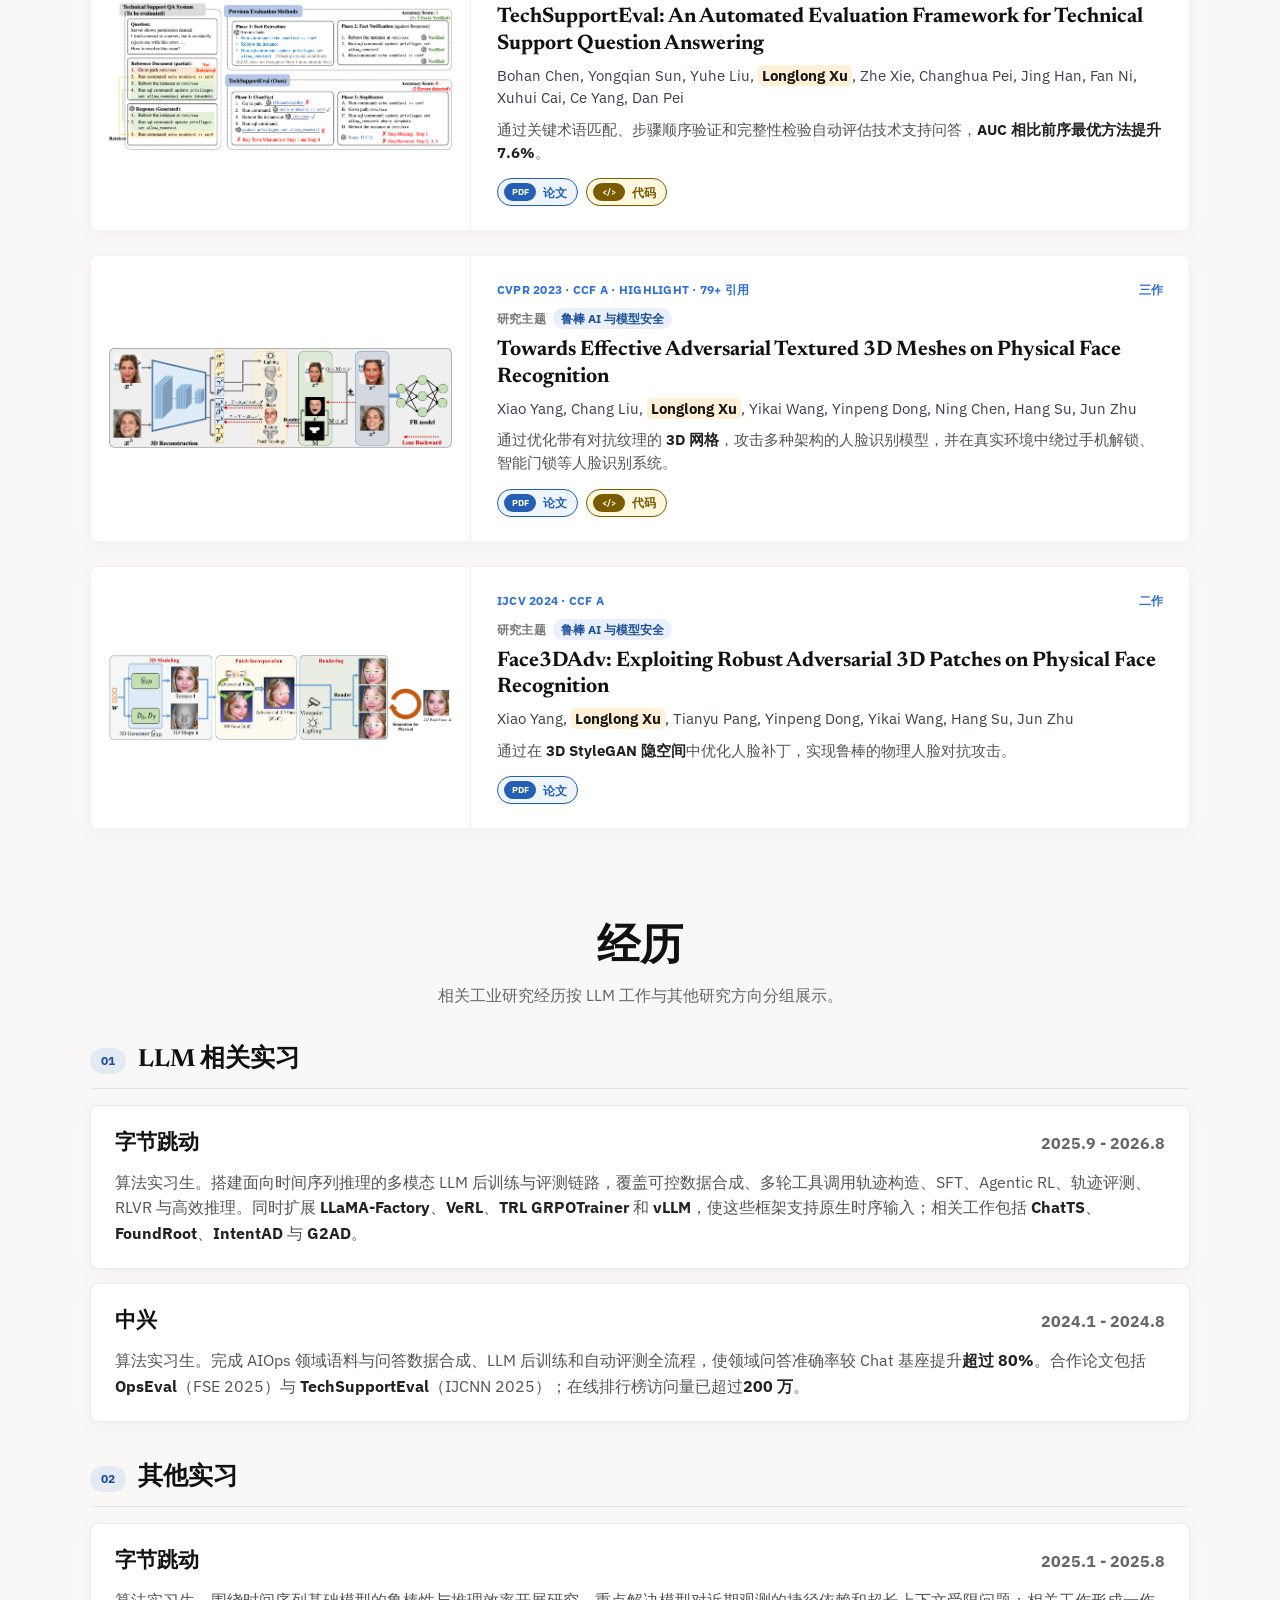
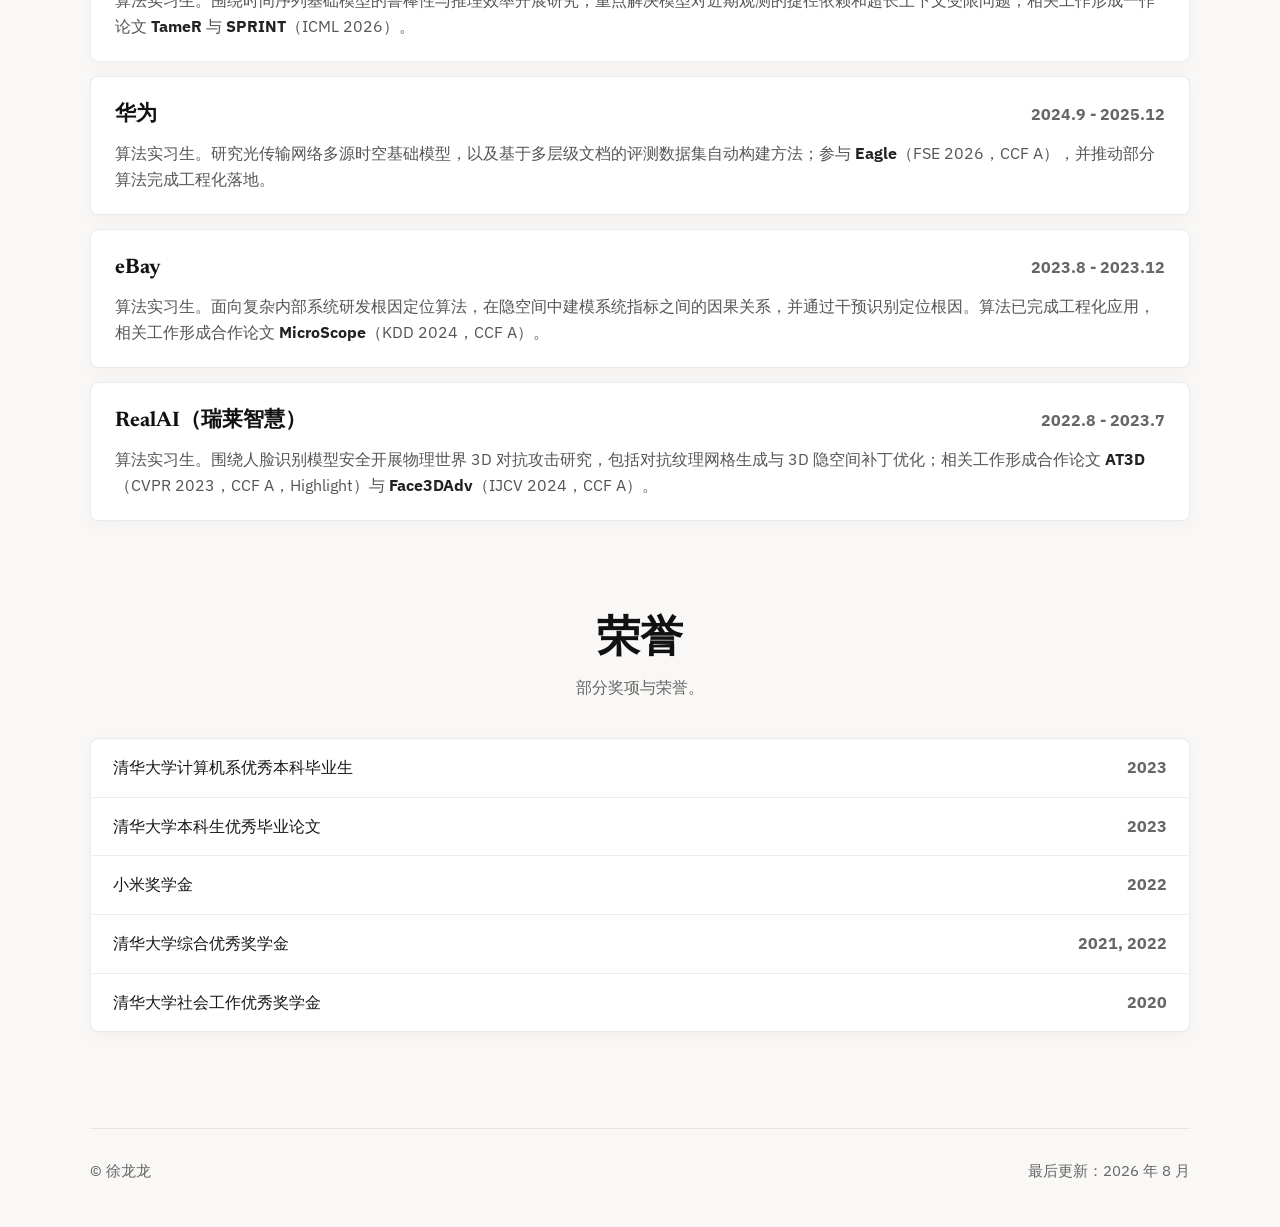
==== commit e346351e: "Clarify research progression and submission status" ====
--- a/zh.html
+++ b/zh.html
@@ -39,10 +39,10 @@
             <a href="https://netman.aiops.org/~peidan/"><strong>裴丹教授</strong></a>。我的研究聚焦于<strong class="highlight">LLM 后训练</strong>、<strong class="highlight">Agentic RL</strong>、<strong class="highlight">多模态 LLM 对齐与推理</strong>，及其在<strong class="highlight">智能运维</strong>中的应用。
           </p>
           <p class="hero-bio">
-            我近期主要推进两条研究线：一是 <strong class="highlight">LLM 后训练与长程 Agentic RL 中的 Off-Policy 优化</strong>，关注策略滞后与历史轨迹偏移对训练的影响；二是<strong class="highlight">面向时间序列异常检测的 LLM 后训练</strong>，研究用户意图对齐、记忆检索、多轮工具调用与 VLM 主动感知。
+            我近期主要研究<strong class="highlight">面向时间序列异常检测的 LLM 后训练</strong>，围绕用户意图对齐、记忆检索、多轮工具调用与 VLM 主动感知，提升模型在复杂异常检测任务中的推理与决策能力。在此过程中，我进一步关注到策略更新与轨迹生成不同步带来的 Off-Policy 问题，并将研究拓展至<strong class="highlight">面向 LLM 后训练与长程 Agentic RL 的 Off-Policy 优化</strong>，重点缓解策略滞后与历史轨迹偏移对训练的影响。
           </p>
           <p class="hero-bio">
-            我于 2023 年获得<strong class="highlight">清华大学</strong>计算机科学与技术学士学位，曾在<strong>字节跳动</strong>、<strong>华为</strong>、<strong>中兴</strong>、<strong>eBay</strong> 和<strong>瑞莱智慧</strong>开展算法研究实习。已以第一作者发表<strong class="highlight">两篇 ICML 2026 论文</strong>，另有<strong class="highlight">两项第一作者研究工作在审</strong>。
+            我于 2023 年获得<strong class="highlight">清华大学</strong>计算机科学与技术学士学位，曾在<strong>字节跳动</strong>、<strong>华为</strong>、<strong>中兴</strong>、<strong>eBay</strong> 和<strong>瑞莱智慧</strong>开展算法研究实习。已以第一作者发表<strong class="highlight">两篇 ICML 2026 论文</strong>，另有<strong class="highlight">两项第一作者研究工作在投</strong>。
           </p>
           <div class="hero-metrics" aria-label="研究亮点">
             <span><strong>2</strong> 篇一作 ICML 论文</span>
@@ -69,14 +69,14 @@
         </div>
         <div class="pillars-grid">
           <article class="pillar-card">
+            <h3>面向时序异常检测的 LLM 后训练</h3>
+            <p>围绕<strong>用户意图对齐与细粒度异常定位</strong>，研究可控轨迹合成、Agentic RL、多轮工具调用和 VLM 主动感知。</p>
+            <a class="pillar-link" href="#pub-post-training">查看相关工作 →</a>
+          </article>
+          <article class="pillar-card">
             <h3>LLM 与 Agentic RL 的 Off-Policy 优化</h3>
             <p>研究 LLM 强化学习和长程 Agentic RL 中由<strong>策略滞后、旧轨迹复用与历史决策累积</strong>引发的 Off-Policy 问题。</p>
             <span class="pillar-status">当前研究方向</span>
-          </article>
-          <article class="pillar-card">
-            <h3>面向时序异常检测的 LLM 后训练</h3>
-            <p>围绕<strong>用户意图对齐与细粒度异常定位</strong>，研究可控轨迹合成、Agentic RL、多轮工具调用和 VLM 主动感知。</p>
-            <a class="pillar-link" href="#pub-post-training">查看相关工作 →</a>
           </article>
           <article class="pillar-card">
             <h3>多模态 LLM 对齐与推理</h3>
@@ -129,7 +129,7 @@
           <article class="paper-card" id="pub-post-training">
             <div class="card-thumb tone-blue"><span>意图对齐<br />Agent</span></div>
             <div class="card-content">
-              <div class="meta-row"><span>论文在审</span><span>第一作者</span></div>
+              <div class="meta-row"><span>论文在投</span><span>第一作者</span></div>
               <p class="focus-line"><span>研究主题</span><a href="#research">面向时序异常检测的 LLM 后训练</a></p>
               <h3>IntentAD：业务意图对齐的 KPI 异常检测 Agent</h3>
               <p class="authors"><strong class="me">Longlong Xu</strong>, et al.</p>
@@ -140,7 +140,7 @@
           <article class="paper-card" id="pub-active-perception">
             <div class="card-thumb tone-purple"><span>主动<br />感知</span></div>
             <div class="card-content">
-              <div class="meta-row"><span>论文在审</span><span>第一作者</span></div>
+              <div class="meta-row"><span>论文在投</span><span>第一作者</span></div>
               <p class="focus-line"><span>研究主题</span><a href="#research">面向时序异常检测的 LLM 后训练</a></p>
               <h3>G2AD：基于 VLM 主动感知的时间序列异常检测</h3>
               <p class="authors"><strong class="me">Longlong Xu</strong>, et al.</p>
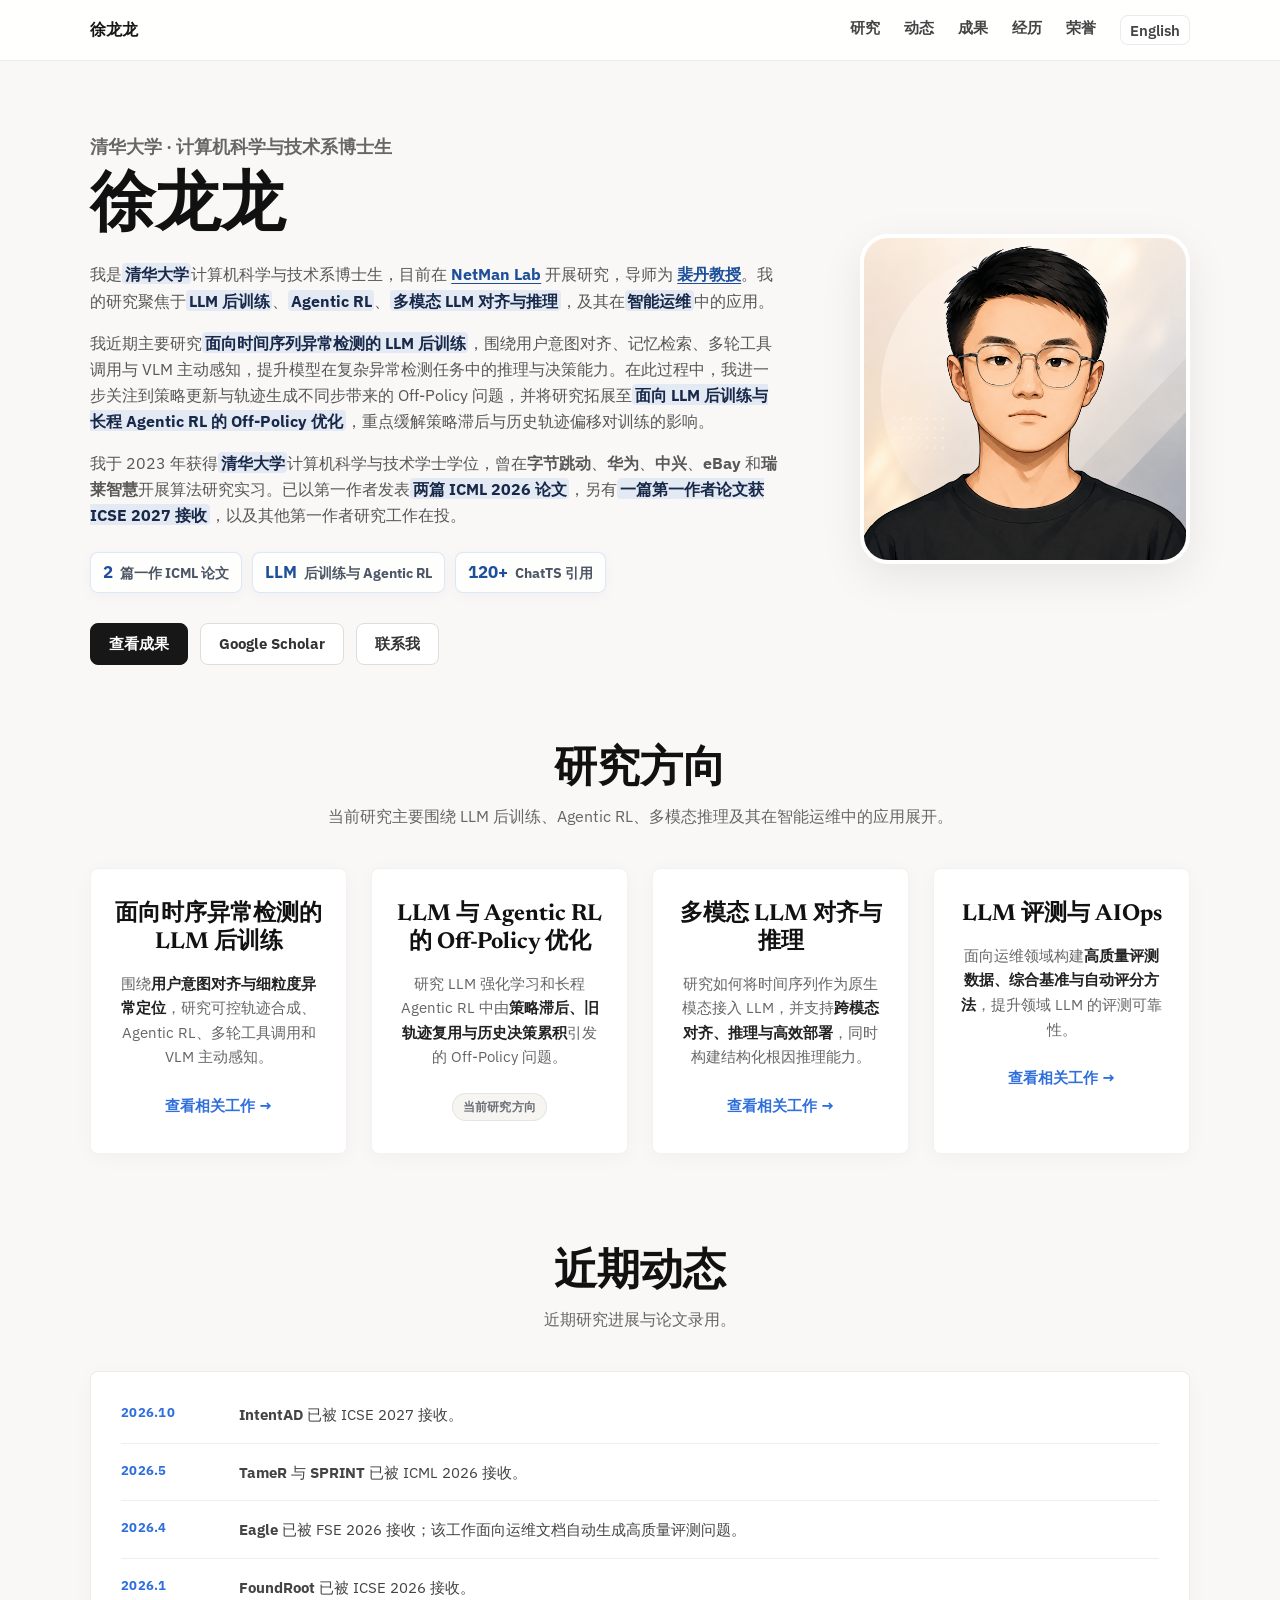
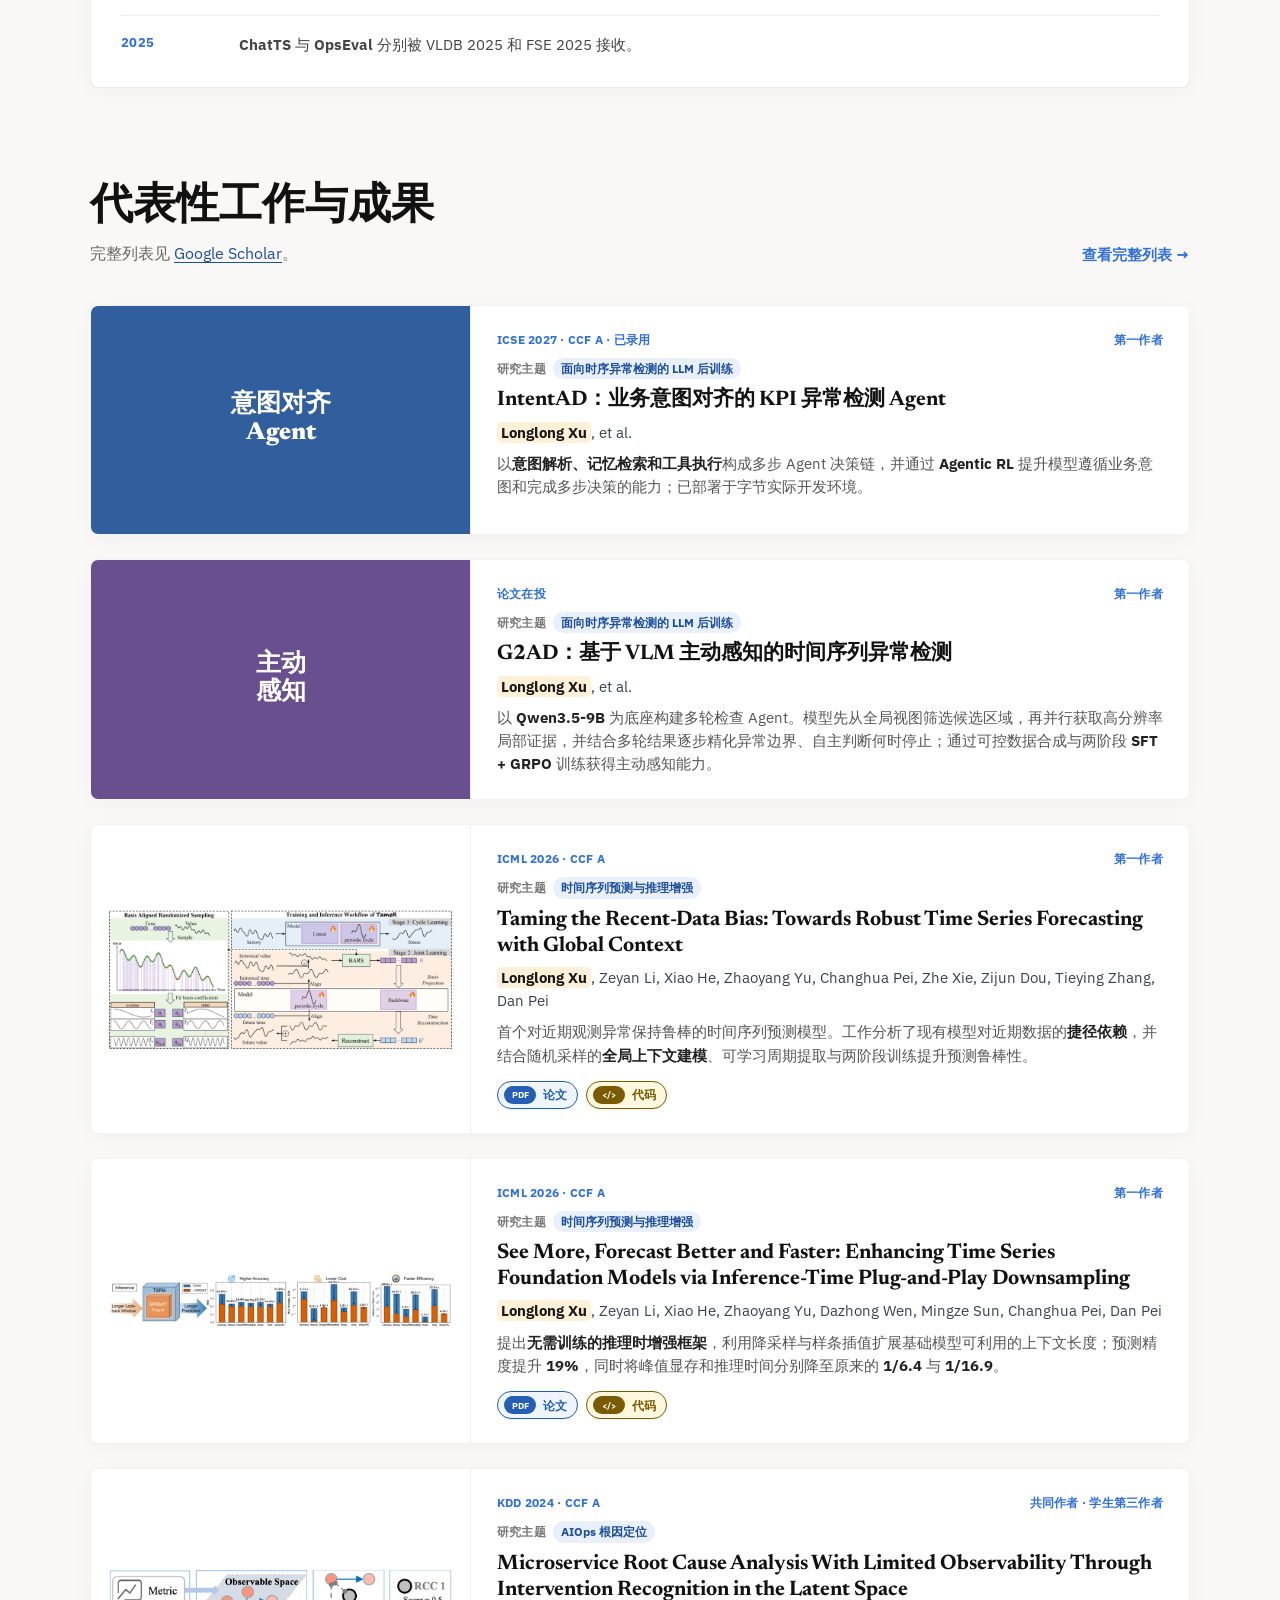
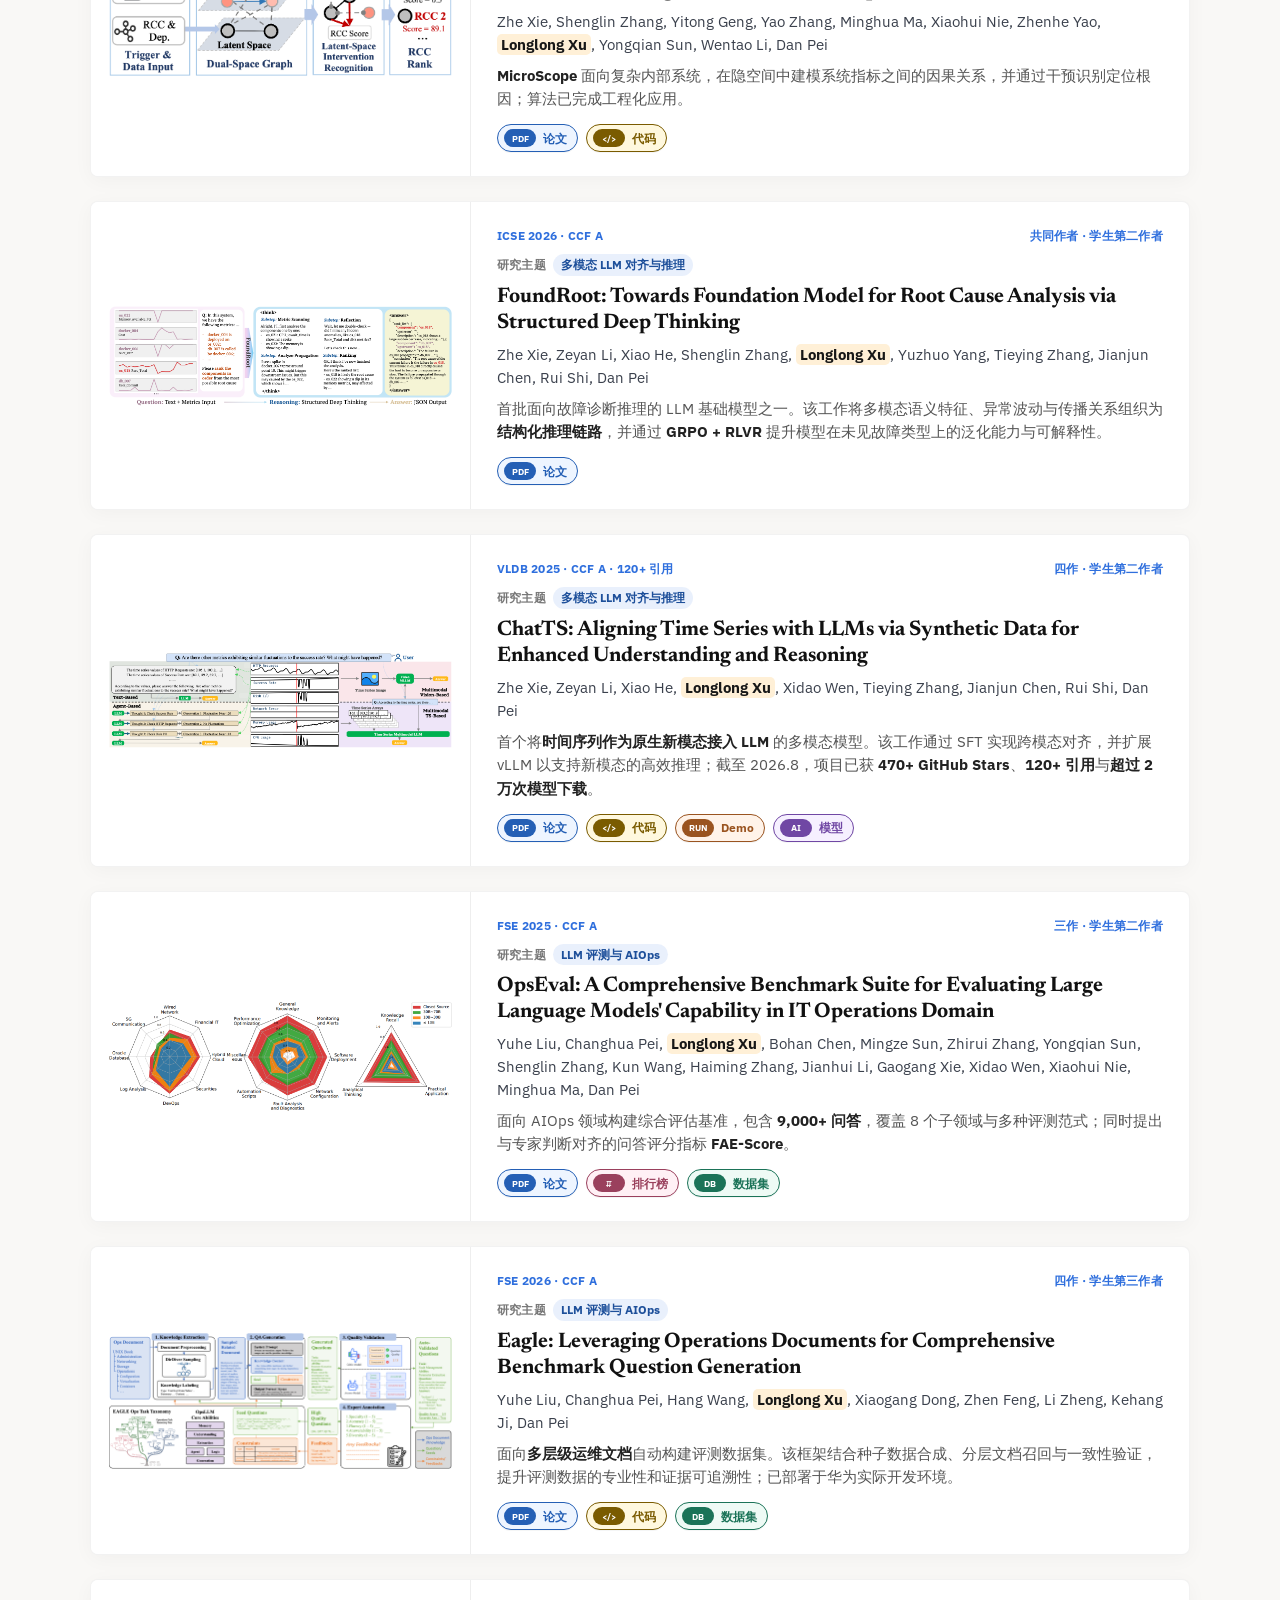
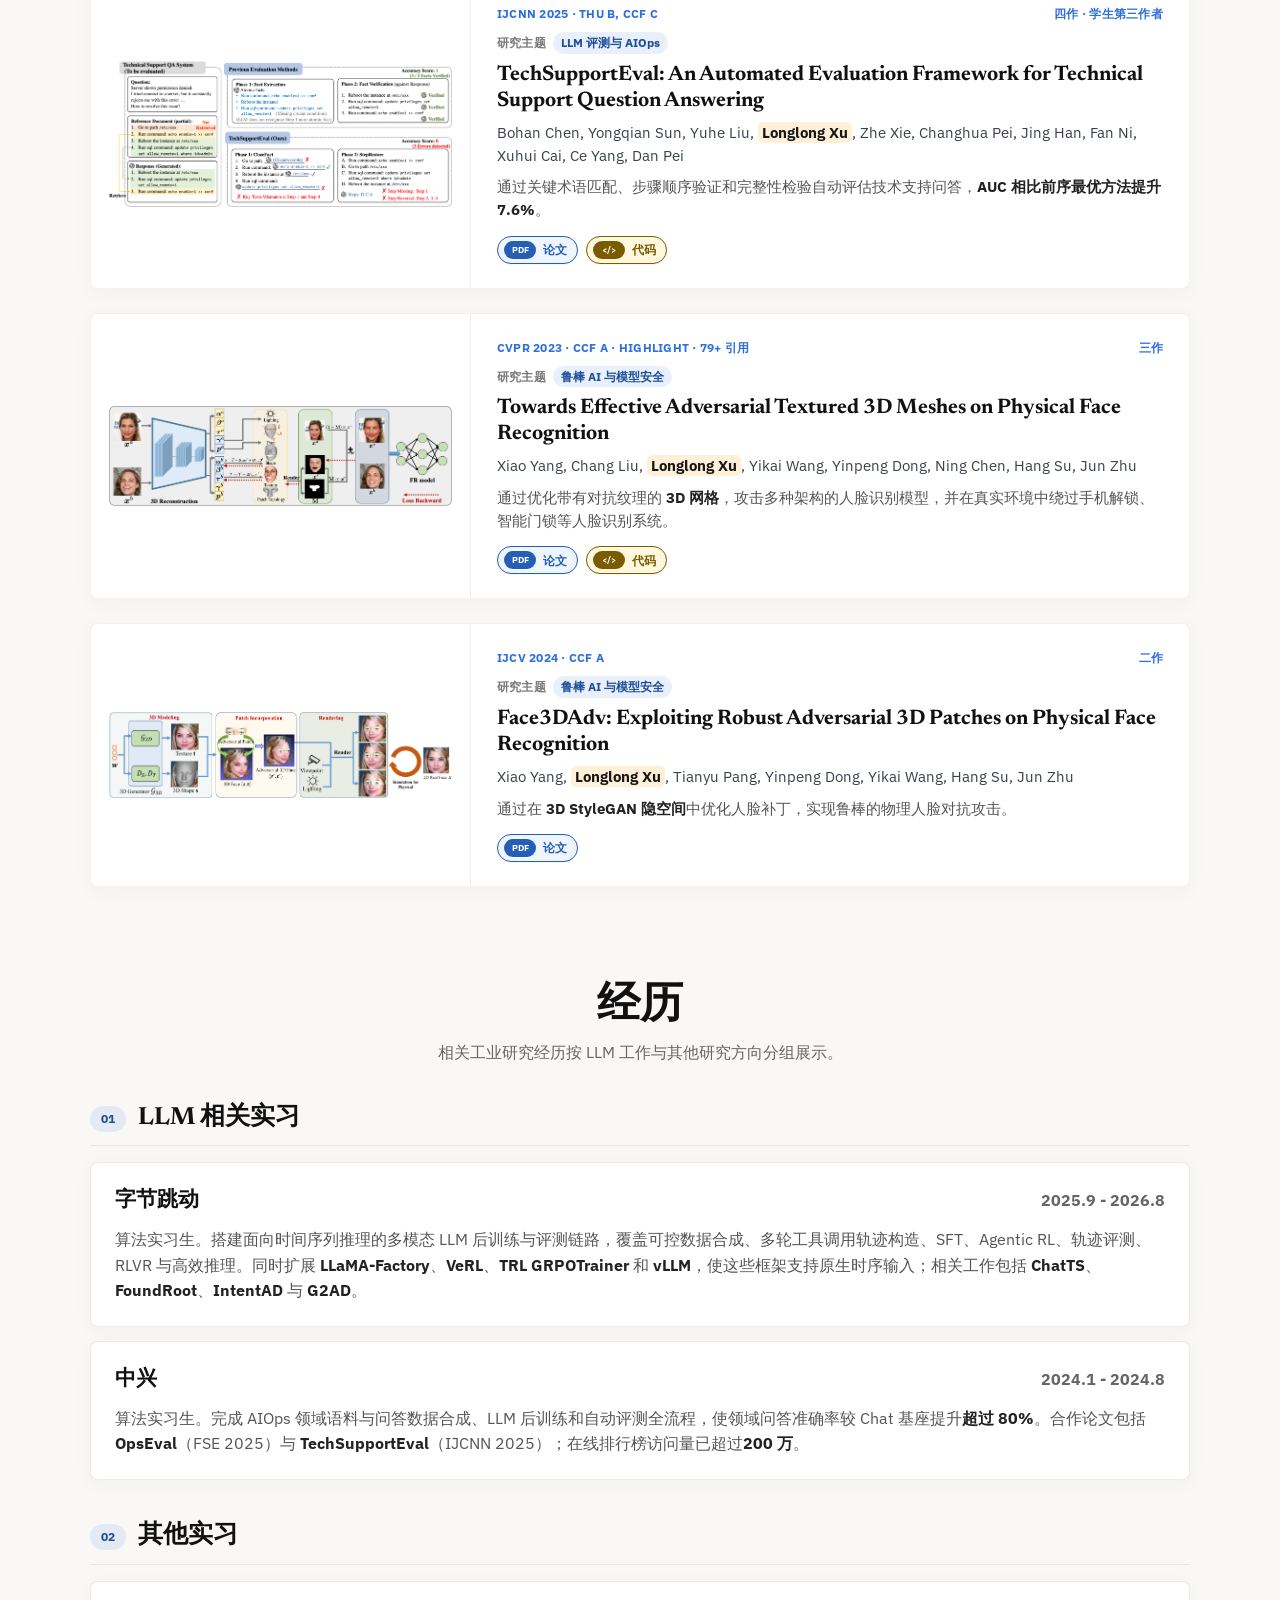
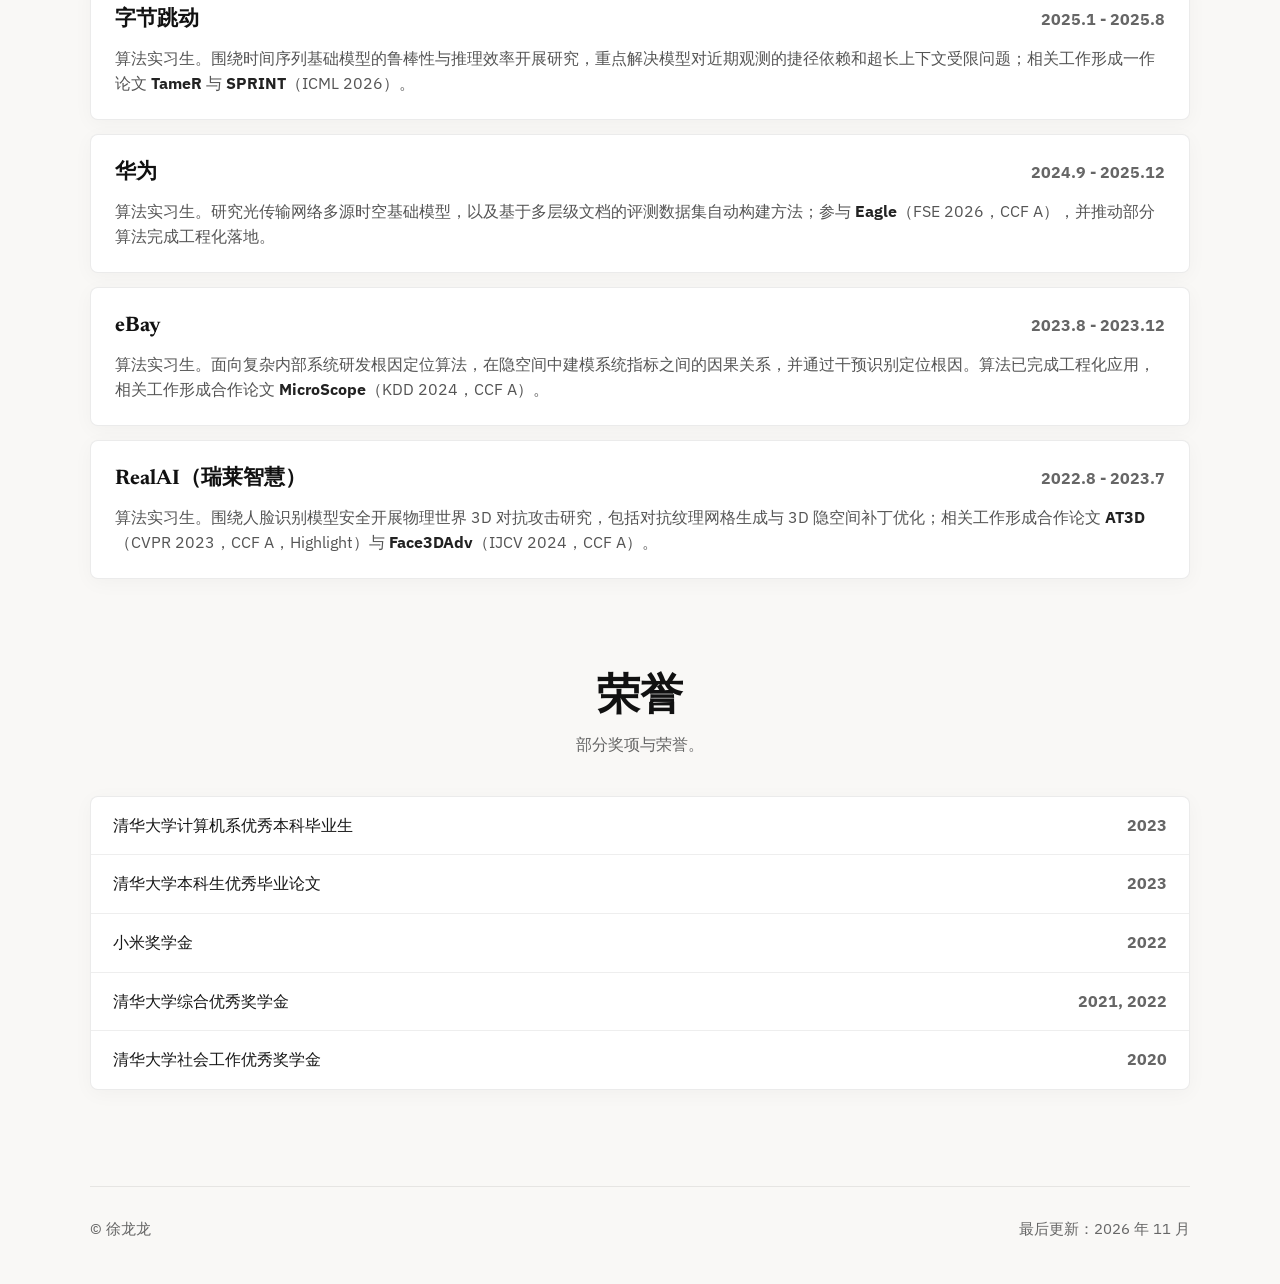
==== commit c78c9839: "Update IntentAD acceptance in October 2026" ====
--- a/zh.html
+++ b/zh.html
@@ -42,7 +42,7 @@
             我近期主要研究<strong class="highlight">面向时间序列异常检测的 LLM 后训练</strong>，围绕用户意图对齐、记忆检索、多轮工具调用与 VLM 主动感知，提升模型在复杂异常检测任务中的推理与决策能力。在此过程中，我进一步关注到策略更新与轨迹生成不同步带来的 Off-Policy 问题，并将研究拓展至<strong class="highlight">面向 LLM 后训练与长程 Agentic RL 的 Off-Policy 优化</strong>，重点缓解策略滞后与历史轨迹偏移对训练的影响。
           </p>
           <p class="hero-bio">
-            我于 2023 年获得<strong class="highlight">清华大学</strong>计算机科学与技术学士学位，曾在<strong>字节跳动</strong>、<strong>华为</strong>、<strong>中兴</strong>、<strong>eBay</strong> 和<strong>瑞莱智慧</strong>开展算法研究实习。已以第一作者发表<strong class="highlight">两篇 ICML 2026 论文</strong>，另有<strong class="highlight">两项第一作者研究工作在投</strong>。
+            我于 2023 年获得<strong class="highlight">清华大学</strong>计算机科学与技术学士学位，曾在<strong>字节跳动</strong>、<strong>华为</strong>、<strong>中兴</strong>、<strong>eBay</strong> 和<strong>瑞莱智慧</strong>开展算法研究实习。已以第一作者发表<strong class="highlight">两篇 ICML 2026 论文</strong>，另有<strong class="highlight">一篇第一作者论文获 ICSE 2027 接收</strong>，以及其他第一作者研究工作在投。
           </p>
           <div class="hero-metrics" aria-label="研究亮点">
             <span><strong>2</strong> 篇一作 ICML 论文</span>
@@ -98,6 +98,10 @@
         </div>
         <div class="news-box">
           <div class="news-item">
+            <span class="news-date">2026.10</span>
+            <span class="news-content"><strong>IntentAD</strong> 已被 ICSE 2027 接收。</span>
+          </div>
+          <div class="news-item">
             <span class="news-date">2026.5</span>
             <span class="news-content"><strong>TameR</strong> 与 <strong>SPRINT</strong> 已被 ICML 2026 接收。</span>
           </div>
@@ -129,7 +133,7 @@
           <article class="paper-card" id="pub-post-training">
             <div class="card-thumb tone-blue"><span>意图对齐<br />Agent</span></div>
             <div class="card-content">
-              <div class="meta-row"><span>论文在投</span><span>第一作者</span></div>
+              <div class="meta-row"><span>ICSE 2027 · CCF A · 已录用</span><span>第一作者</span></div>
               <p class="focus-line"><span>研究主题</span><a href="#research">面向时序异常检测的 LLM 后训练</a></p>
               <h3>IntentAD：业务意图对齐的 KPI 异常检测 Agent</h3>
               <p class="authors"><strong class="me">Longlong Xu</strong>, et al.</p>
@@ -331,7 +335,7 @@
 
     <footer class="footer">
       <span>© 徐龙龙</span>
-      <span>最后更新：2026 年 8 月</span>
+      <span>最后更新：2026 年 11 月</span>
     </footer>
     <script defer src="assets/analytics.js?v=20260609-1"></script>
   </body>
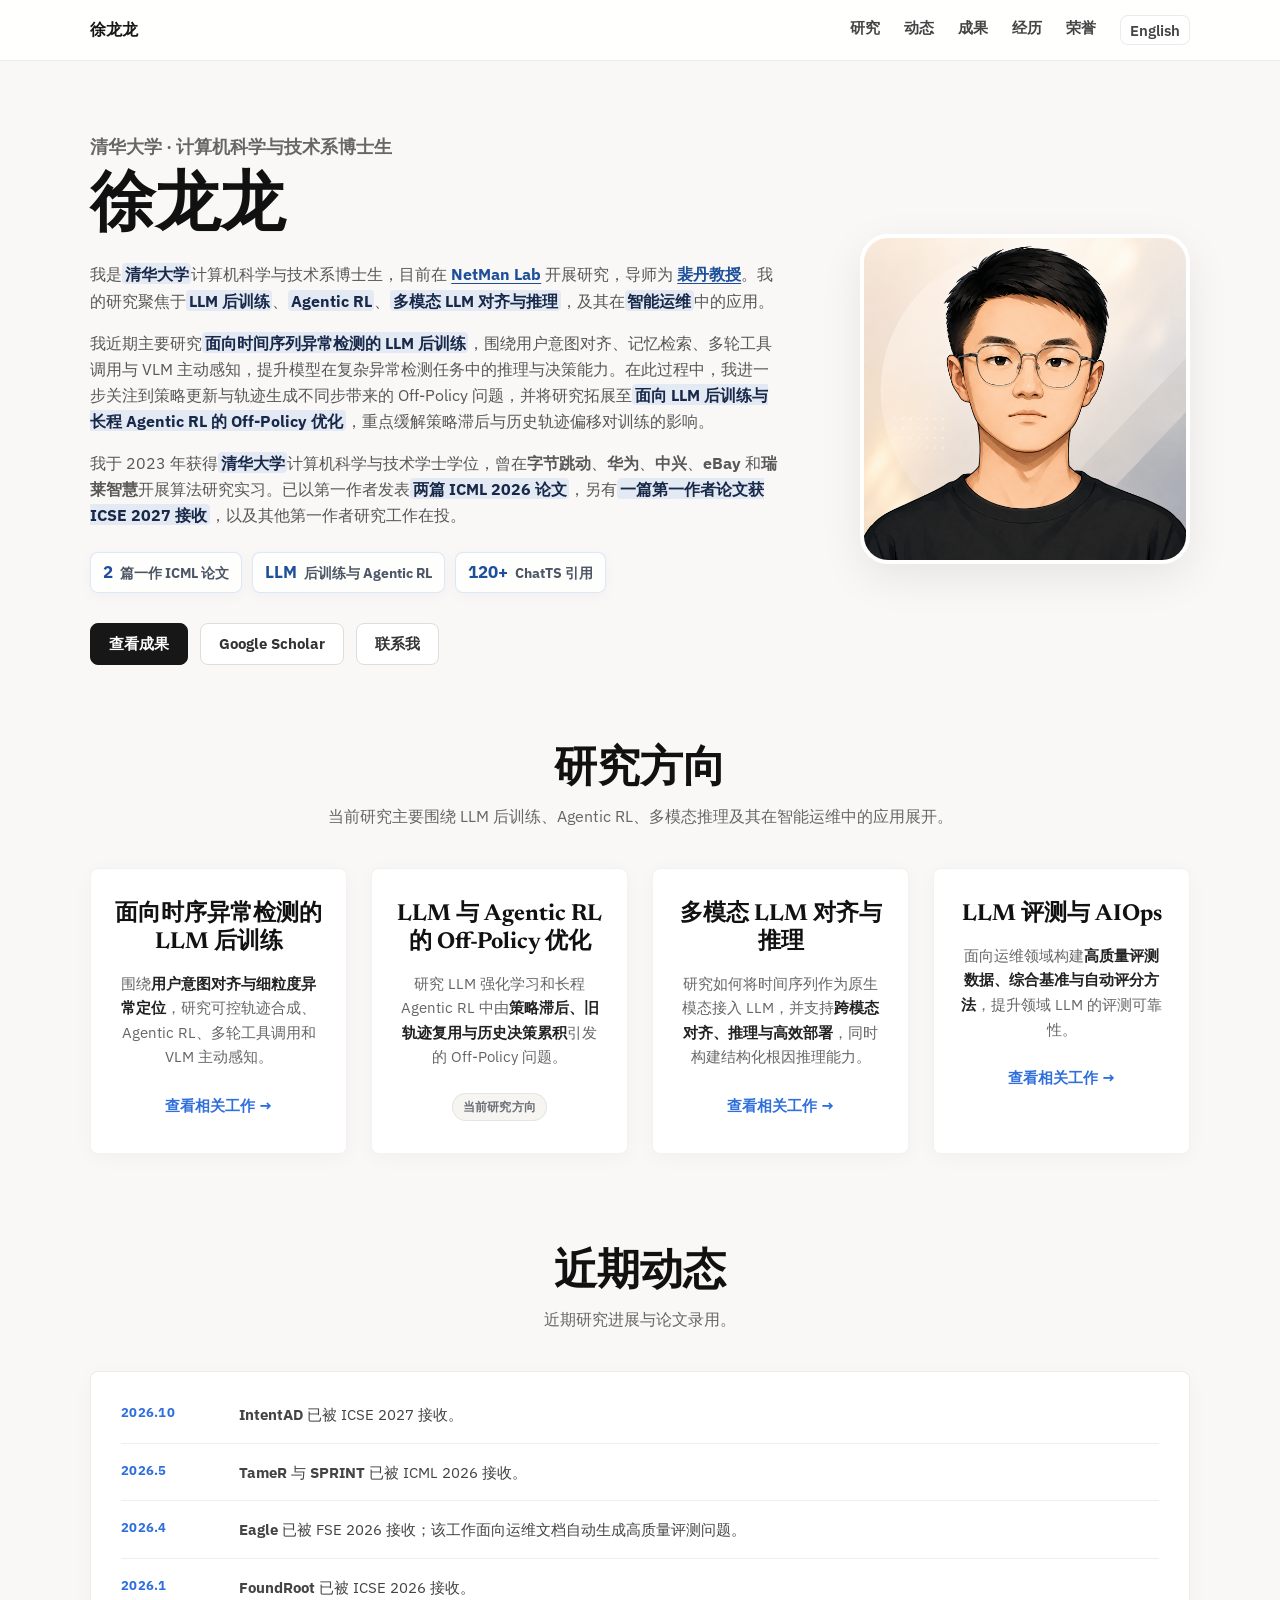
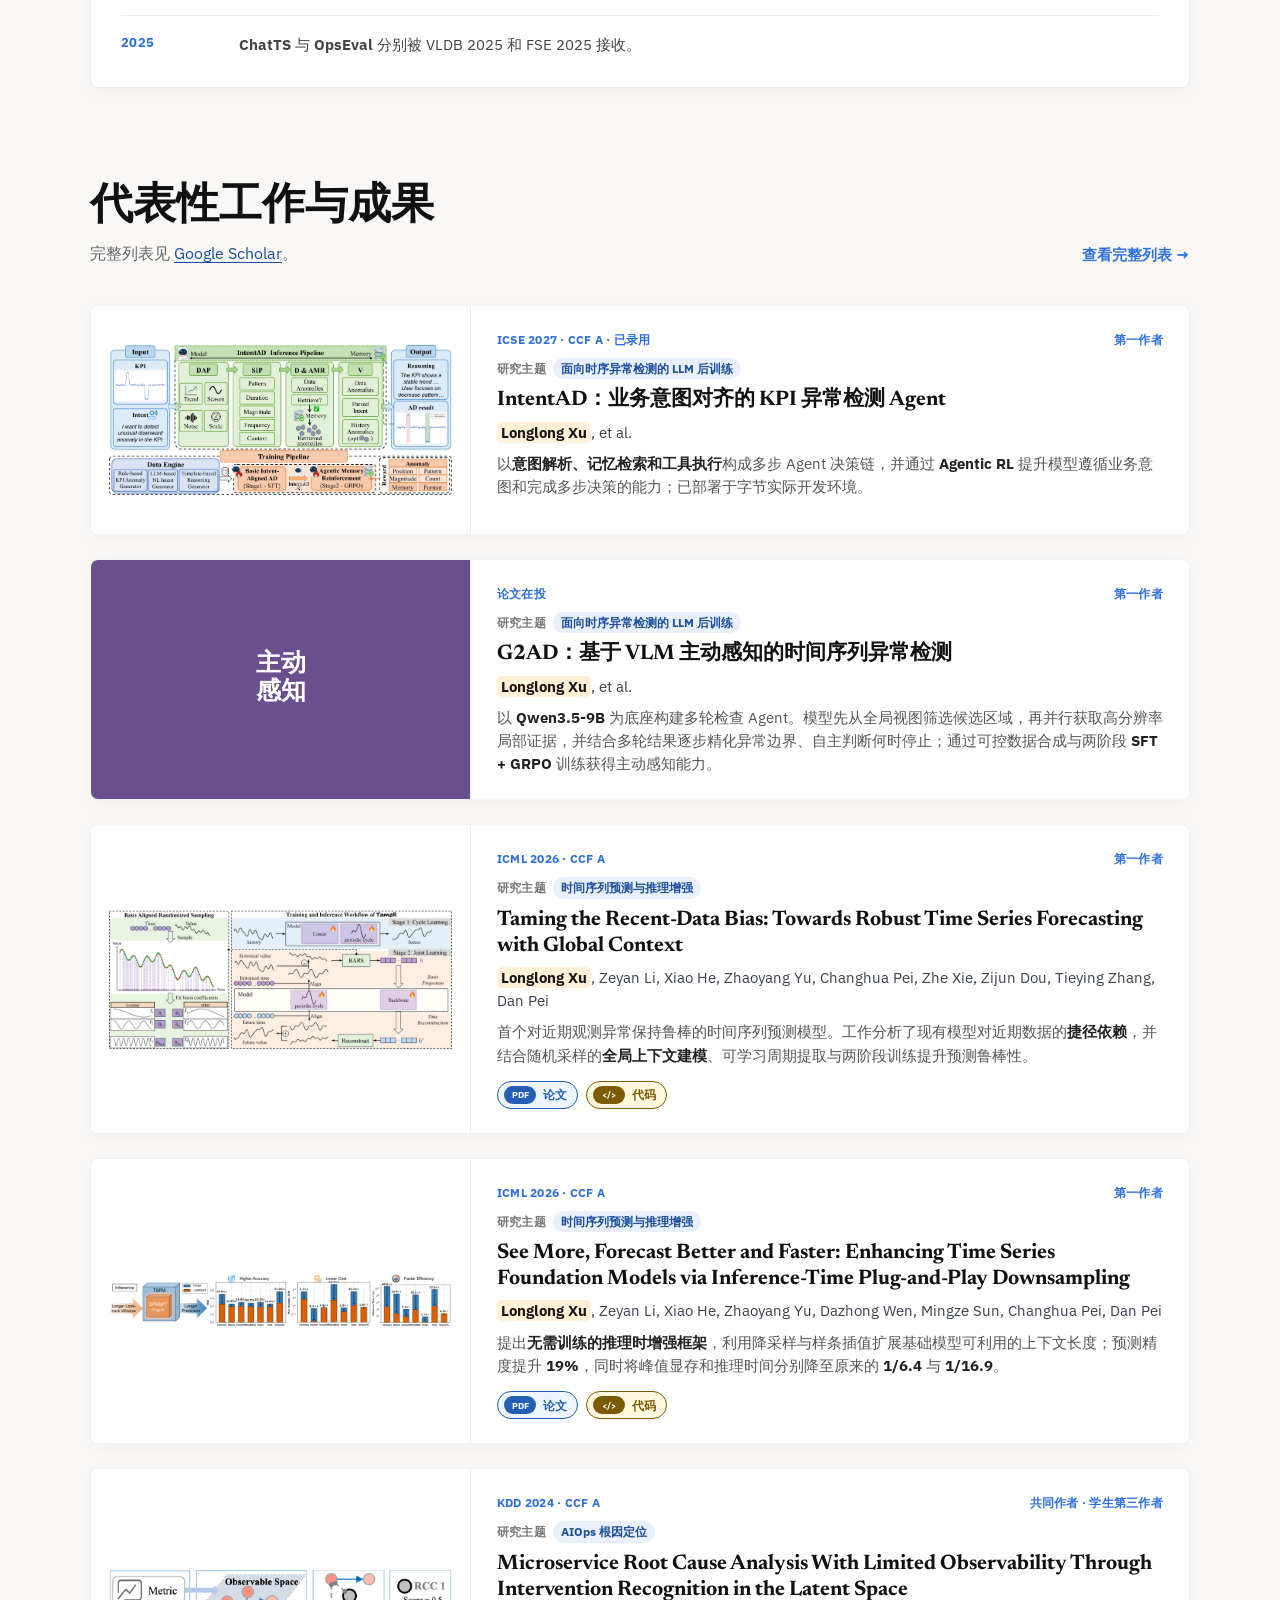
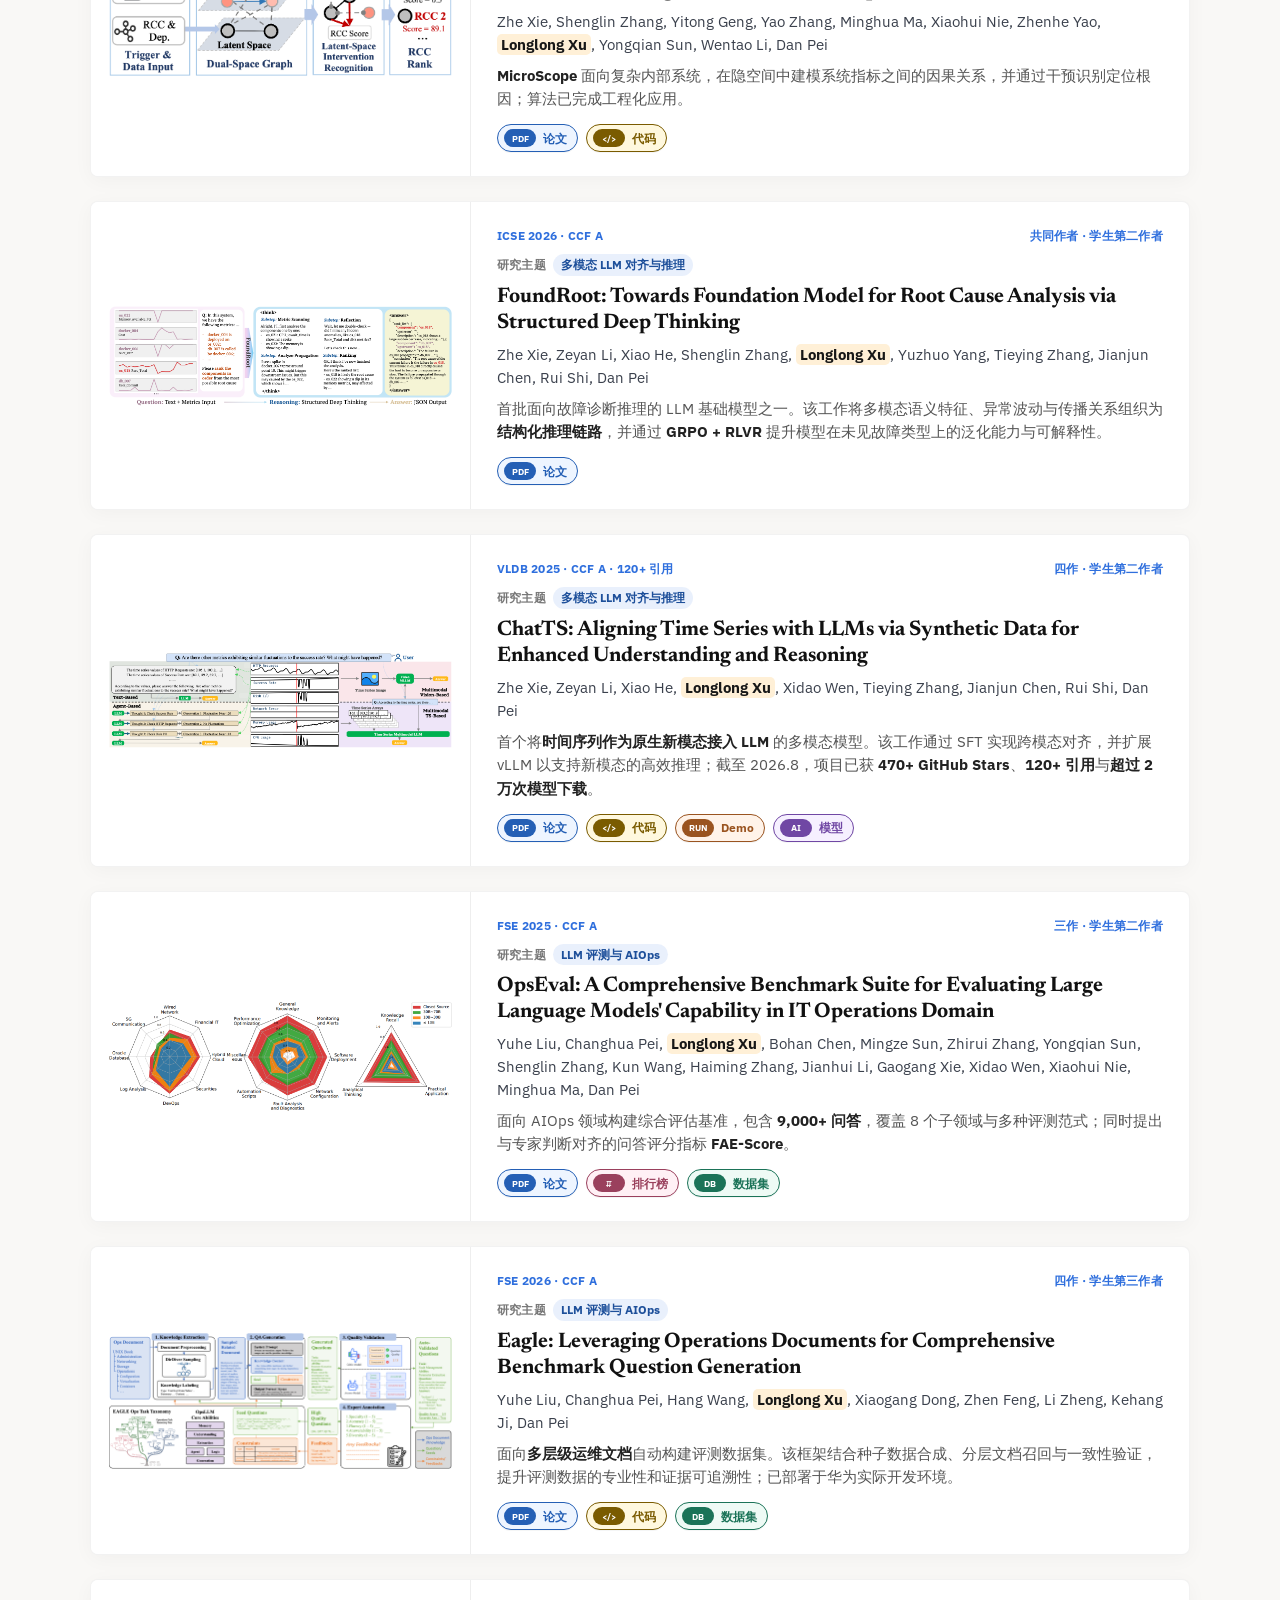
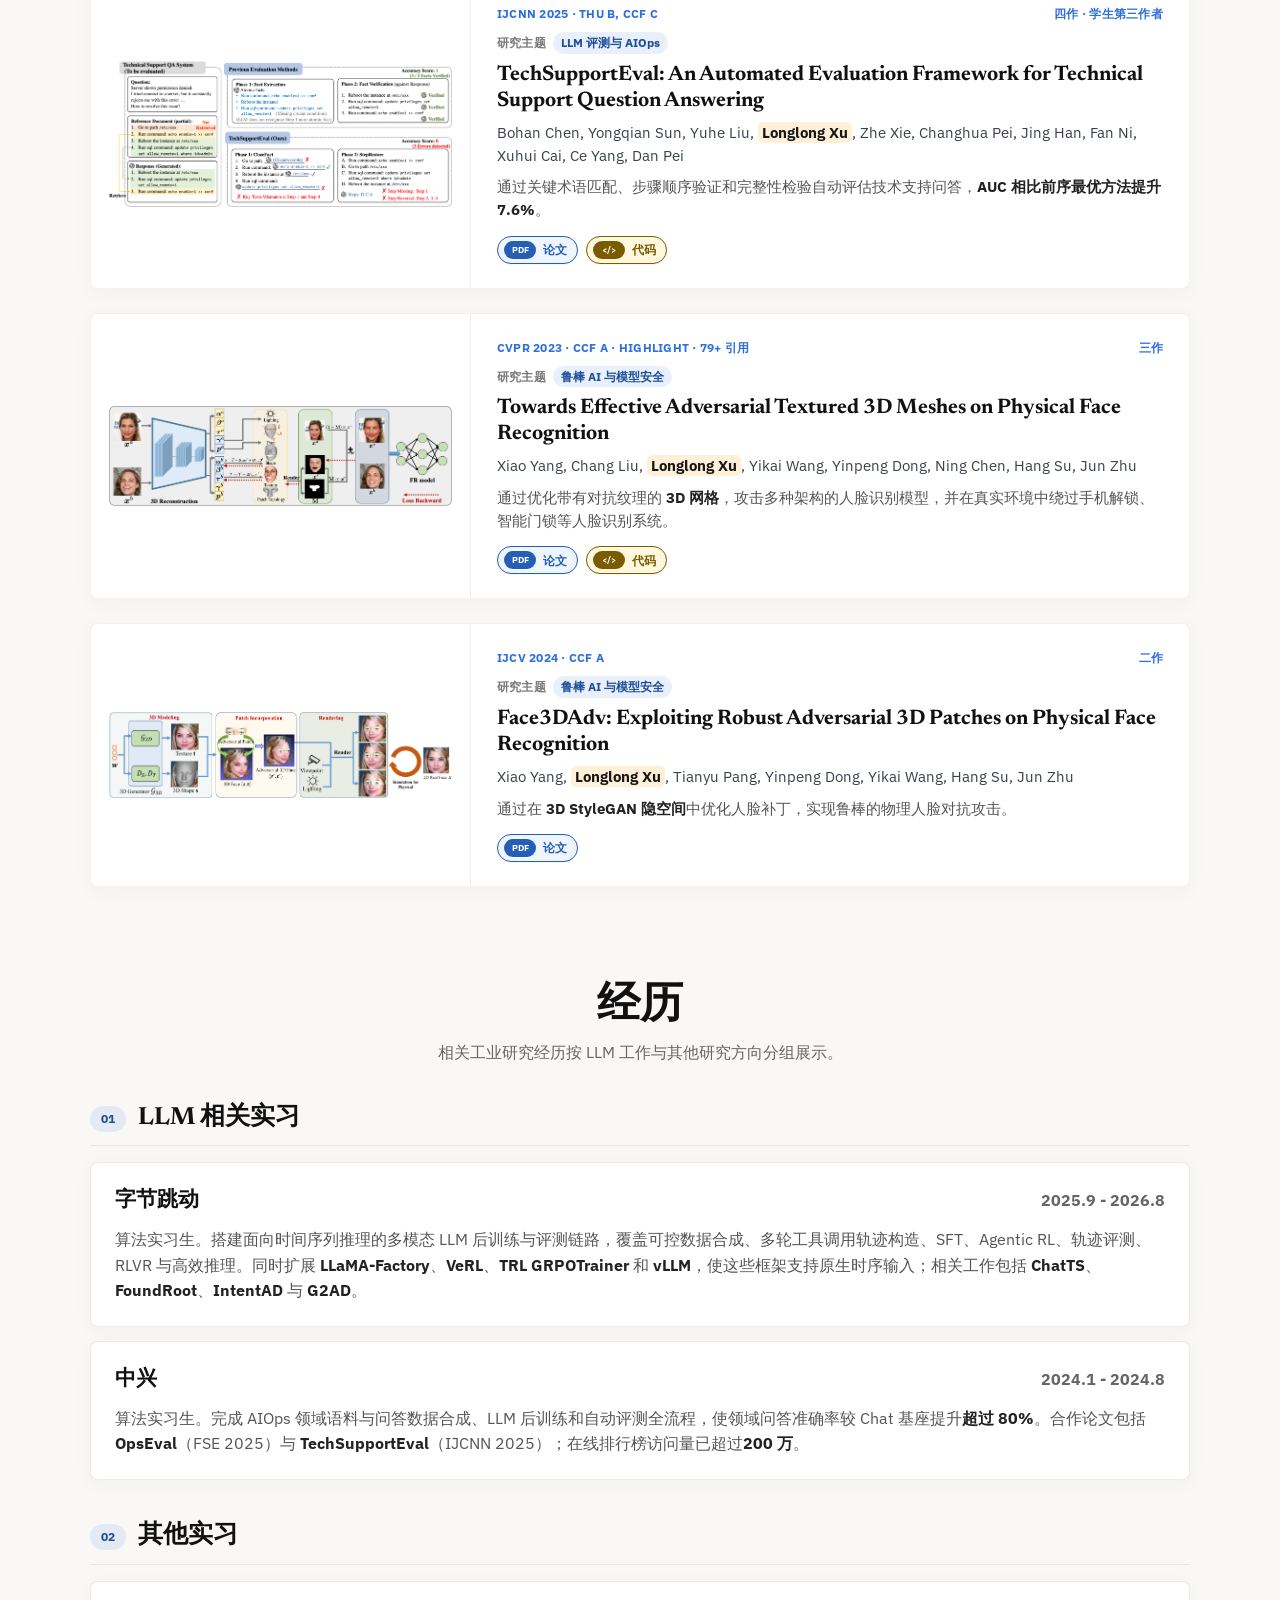
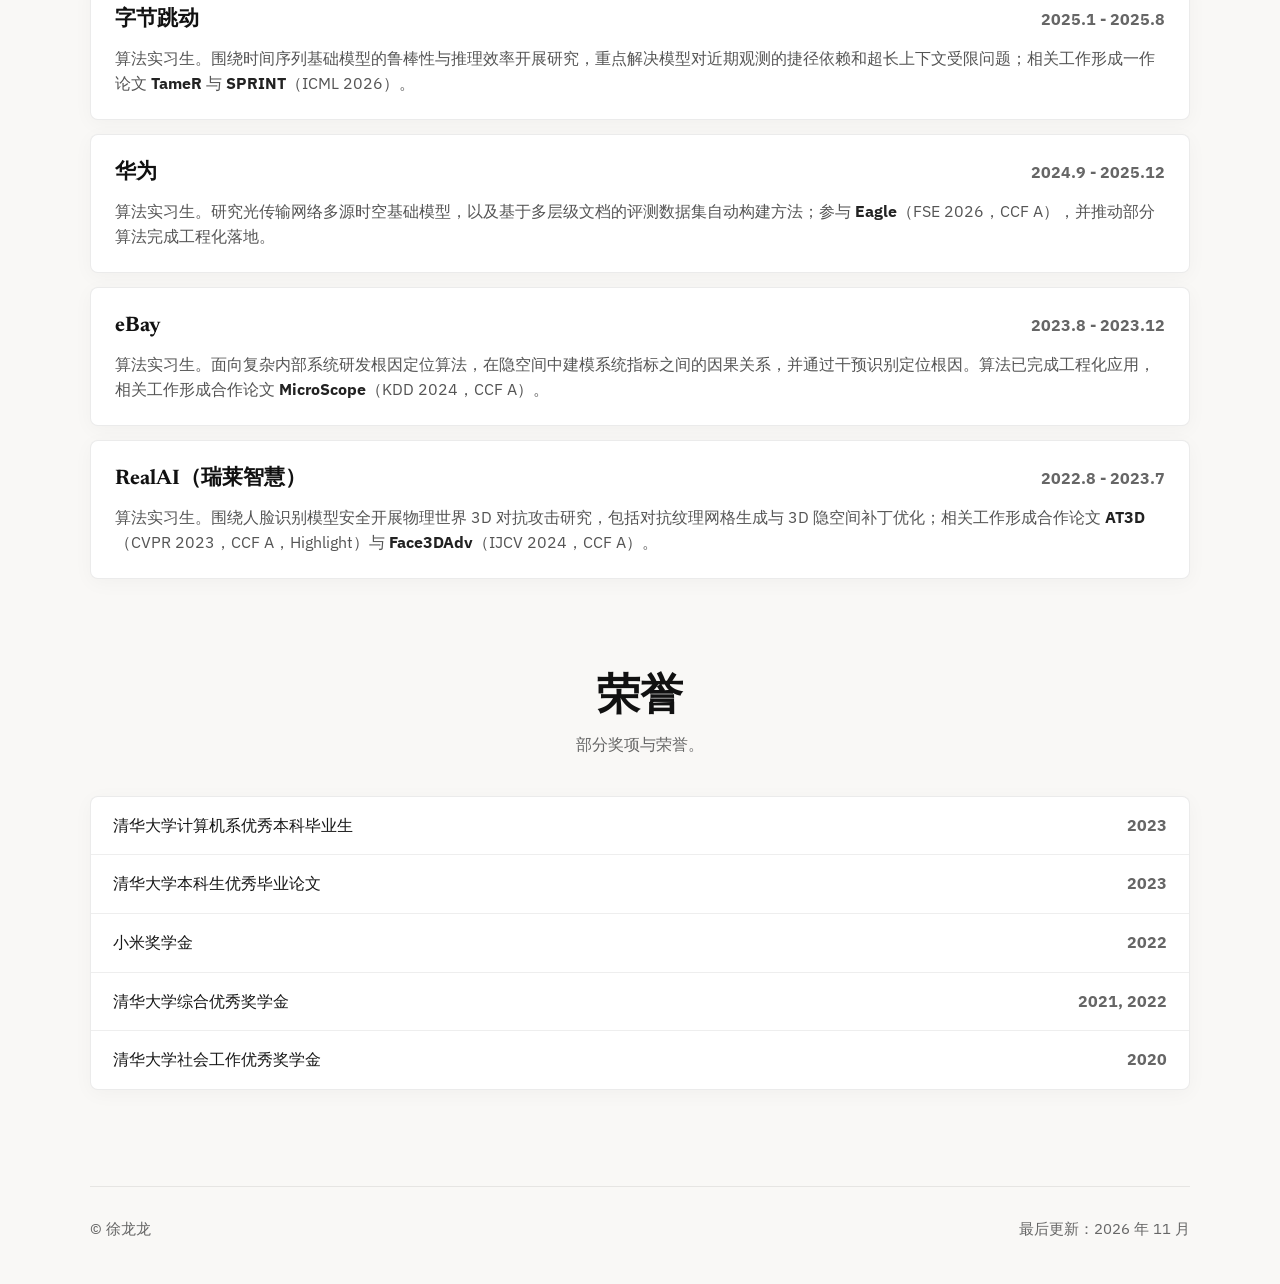
==== commit ed1cb3b8: "Show IntentAD method figure alongside accepted publications" ====
--- a/zh.html
+++ b/zh.html
@@ -131,7 +131,7 @@
 
         <div class="paper-list">
           <article class="paper-card" id="pub-post-training">
-            <div class="card-thumb tone-blue"><span>意图对齐<br />Agent</span></div>
+            <div class="card-thumb"><img src="assets/publications/generated/intentad.png" alt="IntentAD 整体方法图：意图对齐推理、记忆检索与两阶段训练。" /></div>
             <div class="card-content">
               <div class="meta-row"><span>ICSE 2027 · CCF A · 已录用</span><span>第一作者</span></div>
               <p class="focus-line"><span>研究主题</span><a href="#research">面向时序异常检测的 LLM 后训练</a></p>
